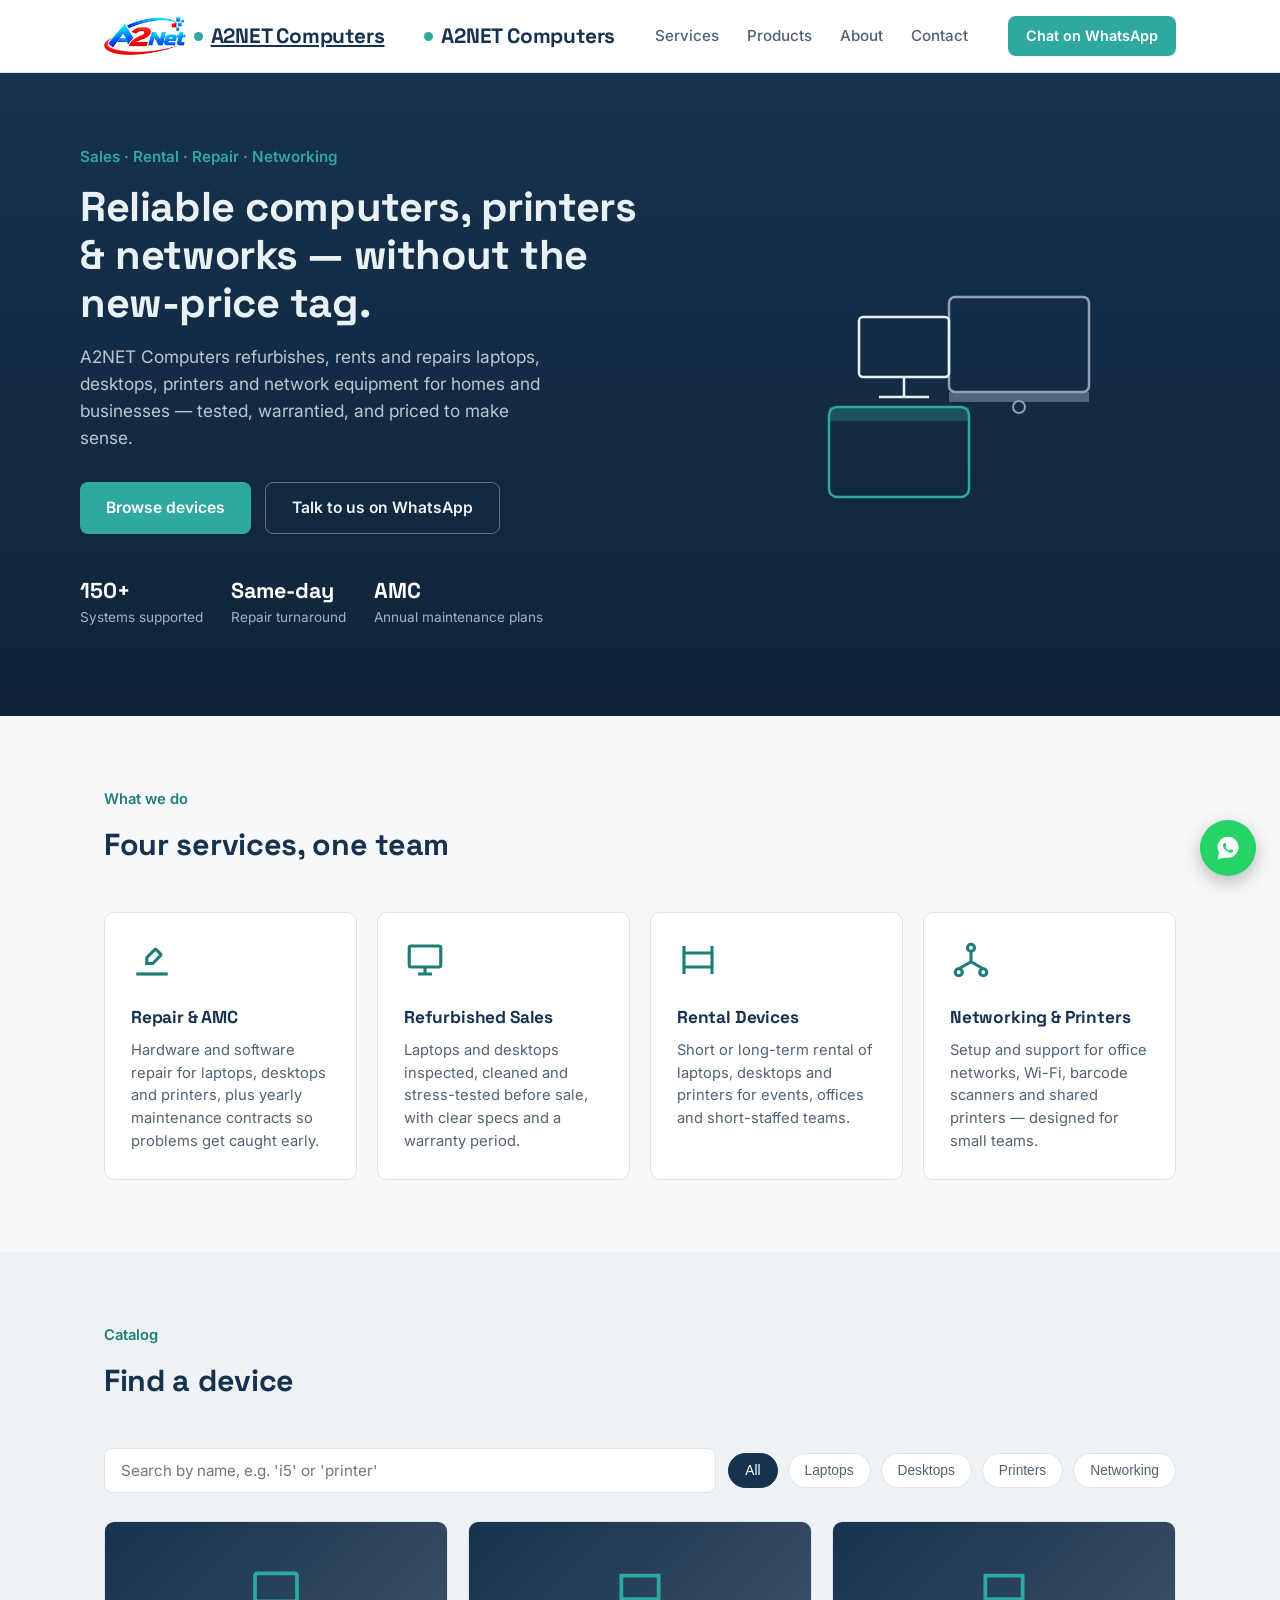
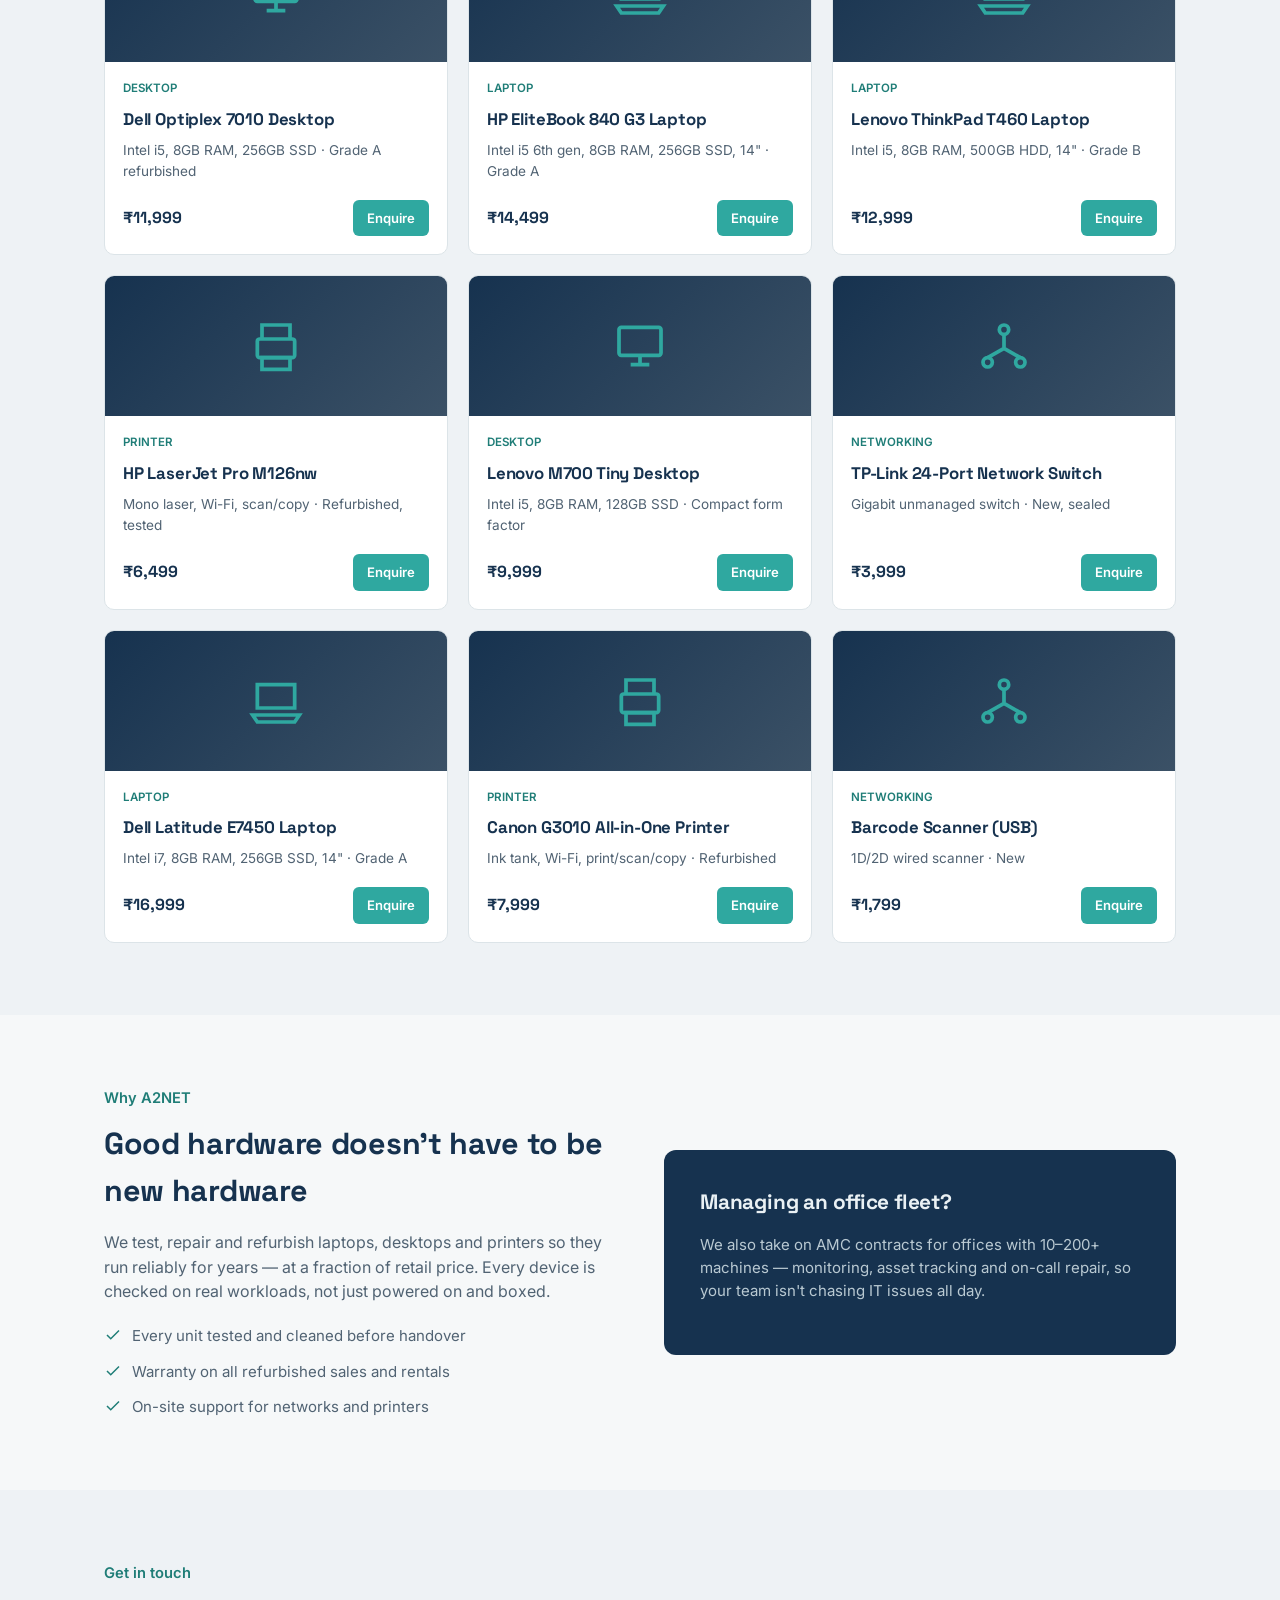
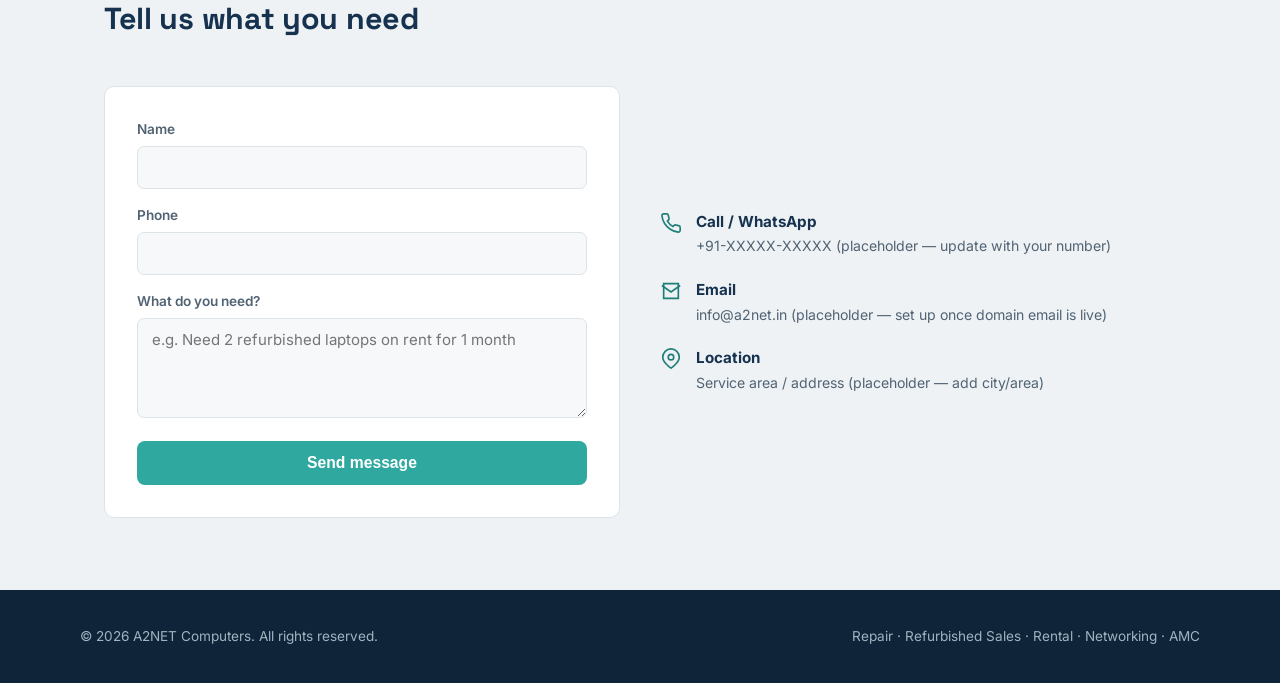
==== index.html @ a271b959 "Update index.html add both logo <div class="brand"><span class="brand-dot"></span>A2NET Computers</" ====
<!DOCTYPE html>
<html lang="en">
<head>
<meta charset="UTF-8">
<meta name="viewport" content="width=device-width, initial-scale=1, viewport-fit=cover">
<title>A2NET Computers — Refurbished Laptops, Desktops, Printers & Rentals</title>
<link rel="preconnect" href="https://fonts.googleapis.com">
<link rel="preconnect" href="https://fonts.gstatic.com" crossorigin>
<link href="https://fonts.googleapis.com/css2?family=Space+Grotesk:wght@500;600;700&family=Inter:wght@400;500;600&display=swap" rel="stylesheet">
<style>
  :root{
    --navy:#16324F; --navy-deep:#0F2438; --slate:#3B5166; --steel:#8CA3B5;
    --mist:#EEF2F5; --teal:#2FA8A0; --teal-deep:#1F7D77; --white:#FFFFFF; --ink:#1B2A35;
    --bg:#F6F8F9; --card:#FFFFFF; --border:#DCE4E8; --text:#1B2A35; --text-soft:#516373;
    box-sizing:border-box;
    padding-top:env(safe-area-inset-top,0px); padding-bottom:env(safe-area-inset-bottom,0px);
  }
  @media (prefers-color-scheme: dark){
    :root:not([data-theme="light"]){
      --bg:#0F1B24; --card:#152833; --border:#26414F; --text:#E7EEF2; --text-soft:#9FB4C0;
      --mist:#152833;
    }
  }
  :root[data-theme="dark"]{
    --bg:#0F1B24; --card:#152833; --border:#26414F; --text:#E7EEF2; --text-soft:#9FB4C0; --mist:#152833;
  }
  html{ scroll-padding-top:80px; scroll-behavior:smooth; }
  *{ margin:0; padding:0; box-sizing:border-box; }
  body{
    font-family:'Inter',sans-serif; background:var(--bg); color:var(--text);
    line-height:1.55; -webkit-font-smoothing:antialiased;
  }
  h1,h2,h3,.brand{ font-family:'Space Grotesk',sans-serif; letter-spacing:-0.01em; }
  img{ max-width:100%; }
  a{ color:inherit; }
  .wrap{ max-width:1120px; margin:0 auto; padding:0 24px; }
  .container-scroll{ overflow-x:auto; }

  /* NAV */
  header{
    position:sticky; top:0; z-index:40; background:var(--card);
    border-bottom:1px solid var(--border);
    padding-top:env(safe-area-inset-top,0px);
  }
  nav{ display:flex; align-items:center; justify-content:space-between; padding:16px 24px; max-width:1120px; margin:0 auto; }
  .brand{ font-weight:700; font-size:1.3rem; color:var(--navy); display:flex; align-items:center; gap:8px; }
  :root[data-theme="dark"] .brand, @media (prefers-color-scheme:dark){ .brand{ color:var(--teal); } }
  .brand-dot{ width:9px; height:9px; border-radius:50%; background:var(--teal); display:inline-block; }
  .nav-links{ display:flex; gap:28px; font-size:0.95rem; font-weight:500; }
  .nav-links a{ text-decoration:none; color:var(--text-soft); transition:color .15s; }
  .nav-links a:hover{ color:var(--teal-deep); }
  .nav-cta{
    background:var(--teal); color:#fff; padding:9px 18px; border-radius:8px;
    font-weight:600; font-size:0.9rem; text-decoration:none; white-space:nowrap;
  }
  .menu-toggle{ display:none; background:none; border:none; font-size:1.5rem; color:var(--navy); cursor:pointer; }
  @media (max-width:760px){
    .nav-links{ display:none; }
    .menu-toggle{ display:block; }
  }

  /* HERO */
  .hero{
    background:linear-gradient(180deg, var(--navy) 0%, var(--navy-deep) 100%);
    color:#EAF1F4; padding:72px 24px 88px;
  }
  .hero-inner{
    max-width:1120px; margin:0 auto; display:grid; grid-template-columns:1.1fr 0.9fr;
    gap:48px; align-items:center;
  }
  @media (max-width:820px){ .hero-inner{ grid-template-columns:1fr; } }
  .eyebrow-line{ color:var(--teal); font-weight:600; font-size:0.95rem; margin-bottom:14px; }
  .hero h1{ font-size:2.6rem; line-height:1.15; font-weight:700; margin-bottom:18px; }
  .hero p.sub{ color:#B9C9D2; font-size:1.08rem; max-width:480px; margin-bottom:30px; }
  .hero-actions{ display:flex; gap:14px; flex-wrap:wrap; }
  .btn-primary{
    background:var(--teal); color:#fff; padding:13px 26px; border-radius:8px; font-weight:600;
    text-decoration:none; border:none; cursor:pointer; font-size:0.98rem; display:inline-flex; align-items:center; gap:8px;
  }
  .btn-primary:hover{ background:var(--teal-deep); }
  .btn-ghost{
    background:transparent; color:#EAF1F4; padding:13px 26px; border-radius:8px; font-weight:600;
    text-decoration:none; border:1px solid rgba(234,241,244,0.35); font-size:0.98rem;
  }
  .hero-stats{ display:flex; gap:28px; margin-top:40px; flex-wrap:wrap; }
  .hero-stats div{ font-size:0.85rem; color:#9FB4C0; }
  .hero-stats strong{ display:block; font-size:1.35rem; color:#fff; font-family:'Space Grotesk',sans-serif; }
  .hero-art{ display:flex; align-items:center; justify-content:center; }

  /* SERVICES */
  section{ padding:72px 0; }
  .section-head{ max-width:560px; margin-bottom:44px; }
  .section-tag{ color:var(--teal-deep); font-weight:600; font-size:0.92rem; margin-bottom:10px; }
  .section-head h2{ font-size:1.9rem; color:var(--navy); }
  :root[data-theme="dark"] .section-head h2{ color:#EAF1F4; }
  @media (prefers-color-scheme:dark){ .section-head h2{ color:#EAF1F4; } }
  .services-grid{ display:grid; grid-template-columns:repeat(4,1fr); gap:20px; }
  @media (max-width:900px){ .services-grid{ grid-template-columns:repeat(2,1fr); } }
  @media (max-width:520px){ .services-grid{ grid-template-columns:1fr; } }
  .service-card{
    background:var(--card); border:1px solid var(--border); border-radius:10px; padding:26px;
  }
  .service-icon{ width:42px; height:42px; margin-bottom:16px; color:var(--teal-deep); }
  .service-card h3{ font-size:1.08rem; margin-bottom:8px; color:var(--navy); }
  @media (prefers-color-scheme:dark){ .service-card h3{ color:#EAF1F4; } }
  :root[data-theme="dark"] .service-card h3{ color:#EAF1F4; }
  .service-card p{ font-size:0.92rem; color:var(--text-soft); }

  /* PRODUCTS */
  .products-bg{ background:var(--mist); }
  .filter-row{ display:flex; gap:12px; margin-bottom:28px; flex-wrap:wrap; align-items:center; }
  #searchInput{
    flex:1; min-width:220px; padding:12px 16px; border-radius:8px; border:1px solid var(--border);
    font-size:0.95rem; font-family:inherit; background:var(--card); color:var(--text);
  }
  .chip{
    padding:9px 16px; border-radius:20px; border:1px solid var(--border); background:var(--card);
    font-size:0.86rem; font-weight:500; cursor:pointer; color:var(--text-soft); white-space:nowrap;
  }
  .chip.active{ background:var(--navy); color:#fff; border-color:var(--navy); }
  .product-grid{ display:grid; grid-template-columns:repeat(3,1fr); gap:20px; }
  @media (max-width:900px){ .product-grid{ grid-template-columns:repeat(2,1fr); } }
  @media (max-width:600px){ .product-grid{ grid-template-columns:1fr; } }
  .product-card{
    background:var(--card); border:1px solid var(--border); border-radius:10px; overflow:hidden; display:flex; flex-direction:column;
  }
  .product-thumb{
    height:140px; background:linear-gradient(135deg, var(--navy) 0%, var(--slate) 100%);
    display:flex; align-items:center; justify-content:center;
  }
  .product-thumb svg{ width:56px; height:56px; color:var(--teal); }
  .product-body{ padding:18px; display:flex; flex-direction:column; gap:8px; flex:1; }
  .product-cat{ font-size:0.72rem; font-weight:600; color:var(--teal-deep); }
  .product-body h3{ font-size:1.05rem; color:var(--navy); font-family:'Space Grotesk',sans-serif; }
  @media (prefers-color-scheme:dark){ .product-body h3{ color:#EAF1F4; } }
  :root[data-theme="dark"] .product-body h3{ color:#EAF1F4; }
  .product-specs{ font-size:0.85rem; color:var(--text-soft); flex:1; }
  .product-footer{ display:flex; align-items:center; justify-content:space-between; margin-top:10px; }
  .price{ font-weight:700; color:var(--navy); font-family:'Space Grotesk',sans-serif; }
  @media (prefers-color-scheme:dark){ .price{ color:var(--teal); } }
  :root[data-theme="dark"] .price{ color:var(--teal); }
  .enquire-btn{
    background:var(--teal); color:#fff; border:none; padding:8px 14px; border-radius:6px;
    font-size:0.82rem; font-weight:600; cursor:pointer; text-decoration:none;
  }
  #noResults{ text-align:center; color:var(--text-soft); padding:40px 0; display:none; }

  /* ABOUT */
  .about-inner{ display:grid; grid-template-columns:1fr 1fr; gap:48px; align-items:center; }
  @media (max-width:820px){ .about-inner{ grid-template-columns:1fr; } }
  .about-inner p{ color:var(--text-soft); margin-bottom:16px; }
  .about-list{ list-style:none; display:flex; flex-direction:column; gap:12px; margin-top:20px; }
  .about-list li{ display:flex; gap:10px; font-size:0.94rem; color:var(--text-soft); }
  .about-list svg{ width:18px; height:18px; color:var(--teal-deep); flex-shrink:0; margin-top:2px; }
  .about-panel{
    background:var(--navy); border-radius:12px; padding:36px; color:#EAF1F4;
  }
  .about-panel h3{ font-size:1.3rem; margin-bottom:14px; }
  .about-panel p{ color:#B9C9D2; font-size:0.94rem; }

  /* CONTACT */
  .contact-inner{ display:grid; grid-template-columns:1fr 1fr; gap:40px; }
  @media (max-width:820px){ .contact-inner{ grid-template-columns:1fr; } }
  .contact-card{ background:var(--card); border:1px solid var(--border); border-radius:10px; padding:32px; }
  .field{ margin-bottom:16px; }
  .field label{ display:block; font-size:0.85rem; font-weight:600; margin-bottom:6px; color:var(--text-soft); }
  .field input, .field textarea{
    width:100%; padding:11px 14px; border-radius:7px; border:1px solid var(--border);
    font-family:inherit; font-size:0.94rem; background:var(--bg); color:var(--text);
  }
  .field textarea{ resize:vertical; min-height:100px; }
  .contact-info{ display:flex; flex-direction:column; gap:20px; justify-content:center; }
  .info-row{ display:flex; gap:14px; align-items:flex-start; }
  .info-row svg{ width:22px; height:22px; color:var(--teal-deep); flex-shrink:0; margin-top:2px; }
  .info-row strong{ display:block; font-size:0.95rem; color:var(--navy); }
  @media (prefers-color-scheme:dark){ .info-row strong{ color:#EAF1F4; } }
  :root[data-theme="dark"] .info-row strong{ color:#EAF1F4; }
  .info-row span{ font-size:0.88rem; color:var(--text-soft); }

  footer{ background:var(--navy-deep); color:#9FB4C0; padding:36px 24px; padding-bottom:calc(36px + env(safe-area-inset-bottom,0px)); }
  .footer-inner{ max-width:1120px; margin:0 auto; display:flex; justify-content:space-between; flex-wrap:wrap; gap:16px; font-size:0.85rem; }

  /* WHATSAPP FLOAT */
  .wa-float{
    position:fixed; bottom:calc(24px + env(safe-area-inset-bottom,0px)); right:24px; z-index:50;
    background:#25D366; width:56px; height:56px; border-radius:50%; display:flex; align-items:center; justify-content:center;
    box-shadow:0 6px 18px rgba(0,0,0,0.25); text-decoration:none;
  }
  .wa-float svg{ width:28px; height:28px; fill:#fff; }
</style>
</head>
<body>

<header>
  <nav>
    <a href="#" class="brand"><img src="logo.png" alt="A2NET Computers" style="height:38px;width:auto;display:block;"><div class="brand"><span class="brand-dot"></span>A2NET Computers</div></a>
    <div class="brand"><span class="brand-dot"></span>A2NET Computers</div>
    
    <div class="nav-links">
      <a href="#services">Services</a>
      <a href="#products">Products</a>
      <a href="#about">About</a>
      <a href="#contact">Contact</a>
    </div>
    <a class="nav-cta" href="https://wa.me/916389074492" target="_blank" rel="noopener">Chat on WhatsApp</a>
  </nav>
</header>

<section class="hero">
  <div class="hero-inner">
    <div>
      <div class="eyebrow-line">Sales · Rental · Repair · Networking</div>
      <h1>Reliable computers, printers &amp; networks — without the new-price tag.</h1>
      <p class="sub">A2NET Computers refurbishes, rents and repairs laptops, desktops, printers and network equipment for homes and businesses — tested, warrantied, and priced to make sense.</p>
      <div class="hero-actions">
        <a href="#products" class="btn-primary">Browse devices</a>
        <a href="https://wa.me/916389074492" target="_blank" rel="noopener" class="btn-ghost">Talk to us on WhatsApp</a>
      </div>
      <div class="hero-stats">
        <div><strong>150+</strong>Systems supported</div>
        <div><strong>Same-day</strong>Repair turnaround</div>
        <div><strong>AMC</strong>Annual maintenance plans</div>
      </div>
    </div>
    <div class="hero-art">
      <svg viewBox="0 0 320 260" width="320" height="260" xmlns="http://www.w3.org/2000/svg">
        <rect x="30" y="150" width="140" height="90" rx="8" fill="none" stroke="#2FA8A0" stroke-width="2.5"/>
        <rect x="30" y="150" width="140" height="14" fill="#2FA8A0" opacity="0.3"/>
        <rect x="150" y="40" width="140" height="95" rx="6" fill="none" stroke="#8CA3B5" stroke-width="2.5"/>
        <rect x="150" y="135" width="140" height="10" fill="#8CA3B5" opacity="0.5"/>
        <circle cx="220" cy="150" r="6" fill="none" stroke="#8CA3B5" stroke-width="2"/>
        <rect x="60" y="60" width="90" height="60" rx="4" fill="none" stroke="#EAF1F4" stroke-width="2.5"/>
        <line x1="105" y1="120" x2="105" y2="140" stroke="#EAF1F4" stroke-width="2.5"/>
        <line x1="80" y1="140" x2="130" y2="140" stroke="#EAF1F4" stroke-width="2.5"/>
      </svg>
    </div>
  </div>
</section>

<section id="services">
  <div class="wrap">
    <div class="section-head">
      <div class="section-tag">What we do</div>
      <h2>Four services, one team</h2>
    </div>
    <div class="services-grid">
      <div class="service-card">
        <svg class="service-icon" viewBox="0 0 24 24" fill="none" stroke="currentColor" stroke-width="1.8"><path d="M14.7 6.3a1 1 0 0 0-1.4 0L9 10.6V14h3.4l4.3-4.3a1 1 0 0 0 0-1.4l-2-2z"/><path d="M3 20h18"/></svg>
        <h3>Repair &amp; AMC</h3>
        <p>Hardware and software repair for laptops, desktops and printers, plus yearly maintenance contracts so problems get caught early.</p>
      </div>
      <div class="service-card">
        <svg class="service-icon" viewBox="0 0 24 24" fill="none" stroke="currentColor" stroke-width="1.8"><rect x="3" y="4" width="18" height="12" rx="1"/><path d="M8 20h8M12 16v4"/></svg>
        <h3>Refurbished Sales</h3>
        <p>Laptops and desktops inspected, cleaned and stress-tested before sale, with clear specs and a warranty period.</p>
      </div>
      <div class="service-card">
        <svg class="service-icon" viewBox="0 0 24 24" fill="none" stroke="currentColor" stroke-width="1.8"><path d="M4 4v16M20 4v16M4 8h16M4 16h16"/></svg>
        <h3>Rental Devices</h3>
        <p>Short or long-term rental of laptops, desktops and printers for events, offices and short-staffed teams.</p>
      </div>
      <div class="service-card">
        <svg class="service-icon" viewBox="0 0 24 24" fill="none" stroke="currentColor" stroke-width="1.8"><circle cx="12" cy="5" r="2"/><circle cx="5" cy="19" r="2"/><circle cx="19" cy="19" r="2"/><path d="M12 7v6M12 13l-7 4M12 13l7 4"/></svg>
        <h3>Networking &amp; Printers</h3>
        <p>Setup and support for office networks, Wi-Fi, barcode scanners and shared printers — designed for small teams.</p>
      </div>
    </div>
  </div>
</section>

<section id="products" class="products-bg">
  <div class="wrap">
    <div class="section-head">
      <div class="section-tag">Catalog</div>
      <h2>Find a device</h2>
    </div>
    <div class="filter-row">
      <input id="searchInput" type="text" placeholder="Search by name, e.g. 'i5' or 'printer'">
      <div class="container-scroll" style="display:flex;gap:10px;">
        <button class="chip active" data-cat="All">All</button>
        <button class="chip" data-cat="Laptop">Laptops</button>
        <button class="chip" data-cat="Desktop">Desktops</button>
        <button class="chip" data-cat="Printer">Printers</button>
        <button class="chip" data-cat="Networking">Networking</button>
      </div>
    </div>
    <div class="product-grid" id="productGrid"></div>
    <div id="noResults">No devices match your search — try a different keyword or category.</div>
  </div>
</section>

<section id="about">
  <div class="wrap">
    <div class="about-inner">
      <div>
        <div class="section-tag">Why A2NET</div>
        <h2 style="color:var(--navy); font-size:1.9rem; margin-bottom:16px;">Good hardware doesn't have to be new hardware</h2>
        <p>We test, repair and refurbish laptops, desktops and printers so they run reliably for years — at a fraction of retail price. Every device is checked on real workloads, not just powered on and boxed.</p>
        <ul class="about-list">
          <li><svg viewBox="0 0 24 24" fill="none" stroke="currentColor" stroke-width="2"><path d="M20 6L9 17l-5-5"/></svg>Every unit tested and cleaned before handover</li>
          <li><svg viewBox="0 0 24 24" fill="none" stroke="currentColor" stroke-width="2"><path d="M20 6L9 17l-5-5"/></svg>Warranty on all refurbished sales and rentals</li>
          <li><svg viewBox="0 0 24 24" fill="none" stroke="currentColor" stroke-width="2"><path d="M20 6L9 17l-5-5"/></svg>On-site support for networks and printers</li>
        </ul>
      </div>
      <div class="about-panel">
        <h3>Managing an office fleet?</h3>
        <p>We also take on AMC contracts for offices with 10–200+ machines — monitoring, asset tracking and on-call repair, so your team isn't chasing IT issues all day.</p>
      </div>
    </div>
  </div>
</section>

<section id="contact" class="products-bg">
  <div class="wrap">
    <div class="section-head">
      <div class="section-tag">Get in touch</div>
      <h2>Tell us what you need</h2>
    </div>
    <div class="contact-inner">
      <div class="contact-card">
        <form id="contactForm">
          <div class="field">
            <label for="name">Name</label>
            <input id="name" name="name" type="text" required>
          </div>
          <div class="field">
            <label for="phone">Phone</label>
            <input id="phone" name="phone" type="tel" required>
          </div>
          <div class="field">
            <label for="message">What do you need?</label>
            <textarea id="message" name="message" placeholder="e.g. Need 2 refurbished laptops on rent for 1 month"></textarea>
          </div>
          <button type="submit" class="btn-primary" style="width:100%; justify-content:center;">Send message</button>
        </form>
      </div>
      <div class="contact-info">
        <div class="info-row">
          <svg viewBox="0 0 24 24" fill="none" stroke="currentColor" stroke-width="1.8"><path d="M22 16.92v3a2 2 0 0 1-2.18 2 19.79 19.79 0 0 1-8.63-3.07 19.5 19.5 0 0 1-6-6 19.79 19.79 0 0 1-3.07-8.67A2 2 0 0 1 4.11 2h3a2 2 0 0 1 2 1.72c.127.96.361 1.903.7 2.81a2 2 0 0 1-.45 2.11L8.09 9.91a16 16 0 0 0 6 6l1.27-1.27a2 2 0 0 1 2.11-.45c.907.339 1.85.573 2.81.7A2 2 0 0 1 22 16.92z"/></svg>
          <div><strong>Call / WhatsApp</strong><span>+91-XXXXX-XXXXX (placeholder — update with your number)</span></div>
        </div>
        <div class="info-row">
          <svg viewBox="0 0 24 24" fill="none" stroke="currentColor" stroke-width="1.8"><path d="M4 4h16v16H4z"/><path d="M22 6l-10 7L2 6"/></svg>
          <div><strong>Email</strong><span>info@a2net.in (placeholder — set up once domain email is live)</span></div>
        </div>
        <div class="info-row">
          <svg viewBox="0 0 24 24" fill="none" stroke="currentColor" stroke-width="1.8"><path d="M21 10c0 6-9 12-9 12s-9-6-9-12a9 9 0 0 1 18 0z"/><circle cx="12" cy="10" r="3"/></svg>
          <div><strong>Location</strong><span>Service area / address (placeholder — add city/area)</span></div>
        </div>
      </div>
    </div>
  </div>
</section>

<footer>
  <div class="footer-inner">
    <div>© <span id="year"></span> A2NET Computers. All rights reserved.</div>
    <div>Repair · Refurbished Sales · Rental · Networking · AMC</div>
  </div>
</footer>

<a class="wa-float" href="https://wa.me/916389074492" target="_blank" rel="noopener" aria-label="Chat on WhatsApp">
  <svg viewBox="0 0 32 32" xmlns="http://www.w3.org/2000/svg"><path d="M16.001 3C9.373 3 4 8.373 4 15c0 2.408.71 4.65 1.93 6.53L4 29l7.66-1.9A11.94 11.94 0 0 0 16 27c6.628 0 12-5.373 12-12S22.629 3 16.001 3zm5.89 17.02c-.25.7-1.45 1.33-2 1.42-.51.08-1.14.11-1.84-.12-.42-.14-.97-.32-1.67-.63-2.94-1.27-4.86-4.24-5.01-4.44-.15-.2-1.2-1.6-1.2-3.05 0-1.45.76-2.16 1.03-2.46.27-.3.6-.37.8-.37.2 0 .4 0 .57.01.18.01.43-.07.67.51.25.6.85 2.08.92 2.23.07.15.12.33.02.53-.1.2-.15.32-.3.5-.15.18-.31.4-.44.54-.15.15-.3.31-.13.6.17.3.76 1.25 1.63 2.02 1.12.99 2.06 1.3 2.36 1.45.3.15.47.12.65-.07.17-.2.73-.85.93-1.14.2-.3.4-.24.66-.14.27.1 1.7.8 1.99.95.3.14.49.22.56.34.08.13.08.72-.17 1.41z"/></svg>
</a>

<script>
  document.getElementById('year').textContent = new Date().getFullYear();

  const products = [
    {name:"Dell Optiplex 7010 Desktop", cat:"Desktop", specs:"Intel i5, 8GB RAM, 256GB SSD · Grade A refurbished", price:"₹11,999"},
    {name:"HP EliteBook 840 G3 Laptop", cat:"Laptop", specs:"Intel i5 6th gen, 8GB RAM, 256GB SSD, 14\" · Grade A", price:"₹14,499"},
    {name:"Lenovo ThinkPad T460 Laptop", cat:"Laptop", specs:"Intel i5, 8GB RAM, 500GB HDD, 14\" · Grade B", price:"₹12,999"},
    {name:"HP LaserJet Pro M126nw", cat:"Printer", specs:"Mono laser, Wi-Fi, scan/copy · Refurbished, tested", price:"₹6,499"},
    {name:"Lenovo M700 Tiny Desktop", cat:"Desktop", specs:"Intel i5, 8GB RAM, 128GB SSD · Compact form factor", price:"₹9,999"},
    {name:"TP-Link 24-Port Network Switch", cat:"Networking", specs:"Gigabit unmanaged switch · New, sealed", price:"₹3,999"},
    {name:"Dell Latitude E7450 Laptop", cat:"Laptop", specs:"Intel i7, 8GB RAM, 256GB SSD, 14\" · Grade A", price:"₹16,999"},
    {name:"Canon G3010 All-in-One Printer", cat:"Printer", specs:"Ink tank, Wi-Fi, print/scan/copy · Refurbished", price:"₹7,999"},
    {name:"Barcode Scanner (USB)", cat:"Networking", specs:"1D/2D wired scanner · New", price:"₹1,799"},
  ];

  const iconMap = {
    Laptop: '<path d="M4 5h16v10H4z"/><path d="M2 18h20l-2 3H4z"/>',
    Desktop:'<rect x="3" y="4" width="18" height="12" rx="1"/><path d="M8 20h8M12 16v4"/>',
    Printer:'<path d="M6 9V3h12v6"/><rect x="4" y="9" width="16" height="8" rx="1"/><path d="M6 17h12v5H6z"/>',
    Networking:'<circle cx="12" cy="5" r="2"/><circle cx="5" cy="19" r="2"/><circle cx="19" cy="19" r="2"/><path d="M12 7v6M12 13l-7 4M12 13l7 4"/>'
  };

  const grid = document.getElementById('productGrid');
  const noResults = document.getElementById('noResults');
  let activeCat = 'All';

  function render(){
    const q = document.getElementById('searchInput').value.trim().toLowerCase();
    const filtered = products.filter(p =>
      (activeCat === 'All' || p.cat === activeCat) &&
      (p.name.toLowerCase().includes(q) || p.cat.toLowerCase().includes(q))
    );
    grid.innerHTML = filtered.map(p => `
      <div class="product-card">
        <div class="product-thumb">
          <svg viewBox="0 0 24 24" fill="none" stroke="currentColor" stroke-width="1.6">${iconMap[p.cat] || ''}</svg>
        </div>
        <div class="product-body">
          <div class="product-cat">${p.cat.toUpperCase()}</div>
          <h3>${p.name}</h3>
          <div class="product-specs">${p.specs}</div>
          <div class="product-footer">
            <span class="price">${p.price}</span>
            <a class="enquire-btn" target="_blank" rel="noopener" href="https://wa.me/916389074492?text=${encodeURIComponent('Hi, I am interested in: ' + p.name)}">Enquire</a>
          </div>
        </div>
      </div>
    `).join('');
    noResults.style.display = filtered.length ? 'none' : 'block';
  }

  document.getElementById('searchInput').addEventListener('input', render);
  document.querySelectorAll('.chip').forEach(chip => {
    chip.addEventListener('click', () => {
      document.querySelectorAll('.chip').forEach(c => c.classList.remove('active'));
      chip.classList.add('active');
      activeCat = chip.dataset.cat;
      render();
    });
  });
  render();

  // Contact form: opens email client with prefilled details (no backend needed).
  // To collect submissions directly to your inbox instead, sign up free at formspree.io
  // and replace this handler with a fetch() POST to your Formspree endpoint.
  document.getElementById('contactForm').addEventListener('submit', function(e){
    e.preventDefault();
    const name = document.getElementById('name').value;
    const phone = document.getElementById('phone').value;
    const message = document.getElementById('message').value;
    const body = `Name: ${name}%0APhone: ${phone}%0AMessage: ${message}`;
    window.location.href = `mailto:info@a2net.in?subject=Website%20Enquiry&body=${body}`;
  });
</script>
</body>
</html>
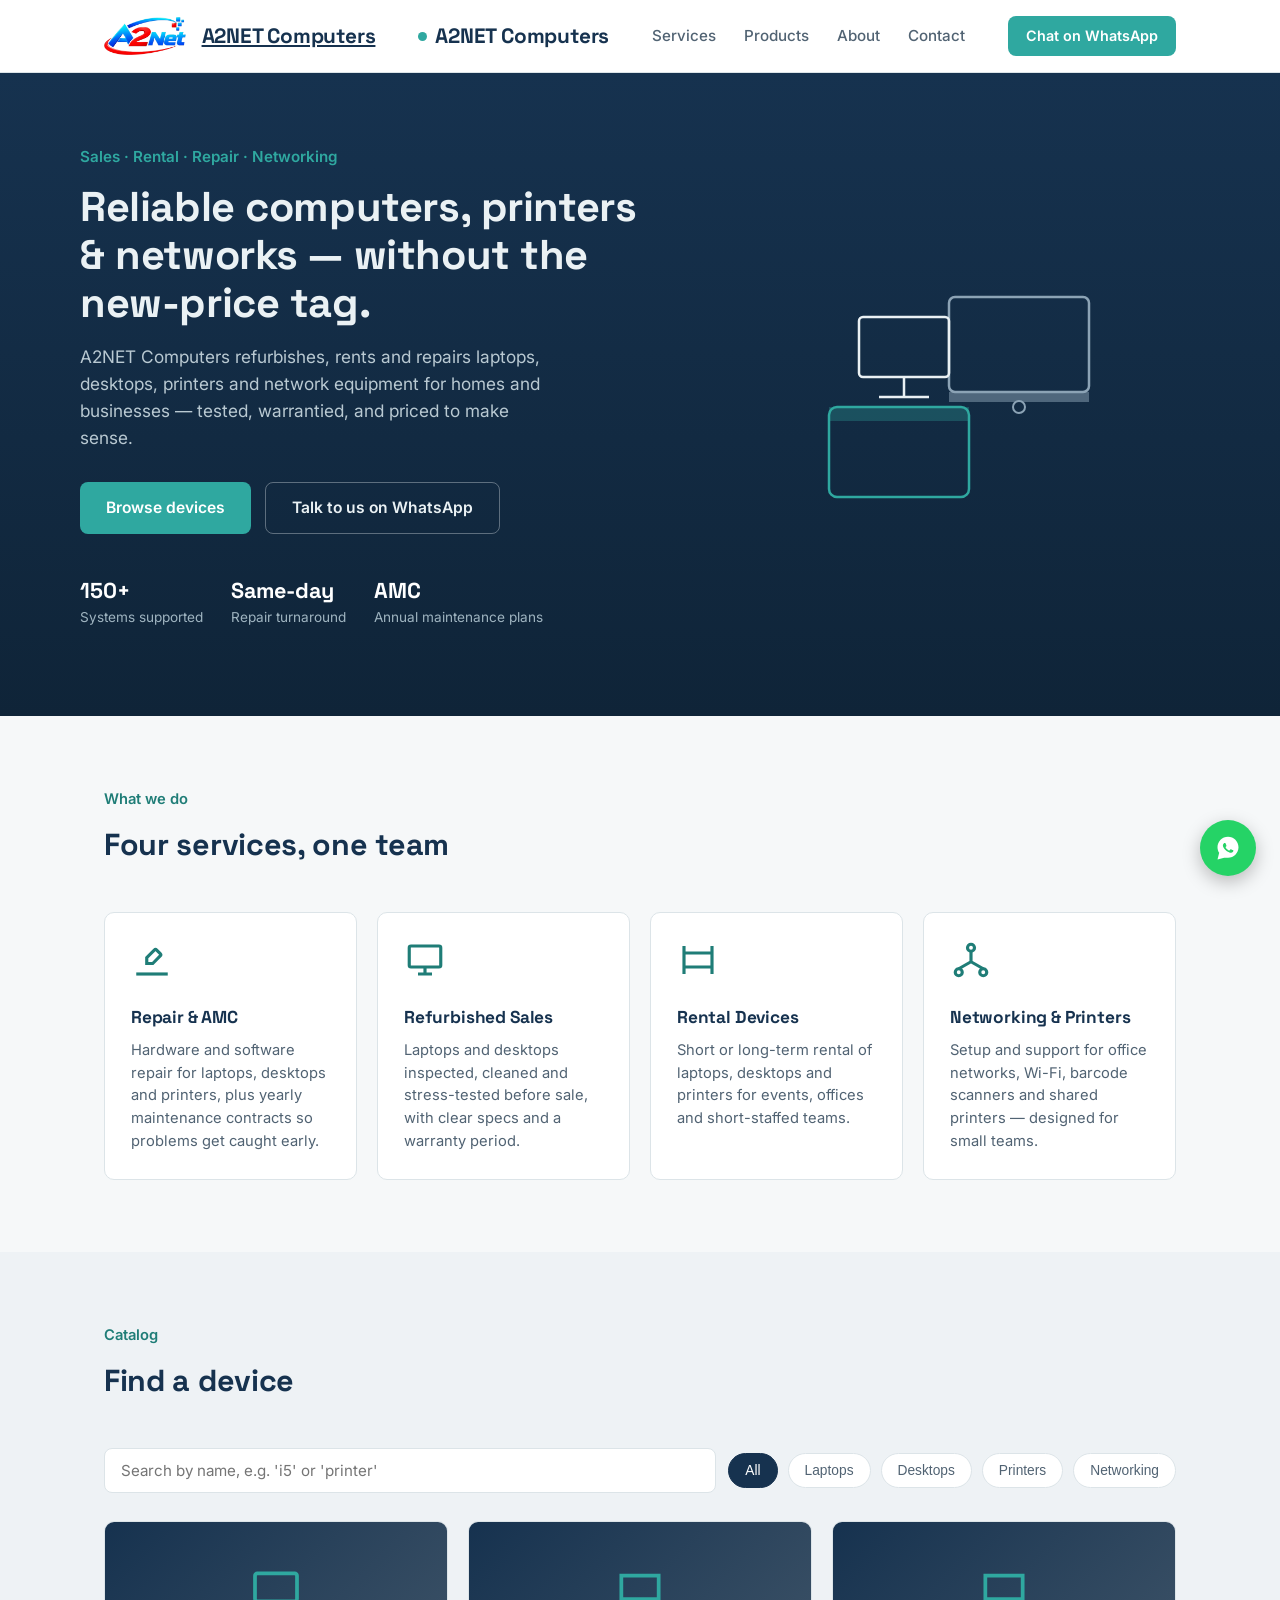
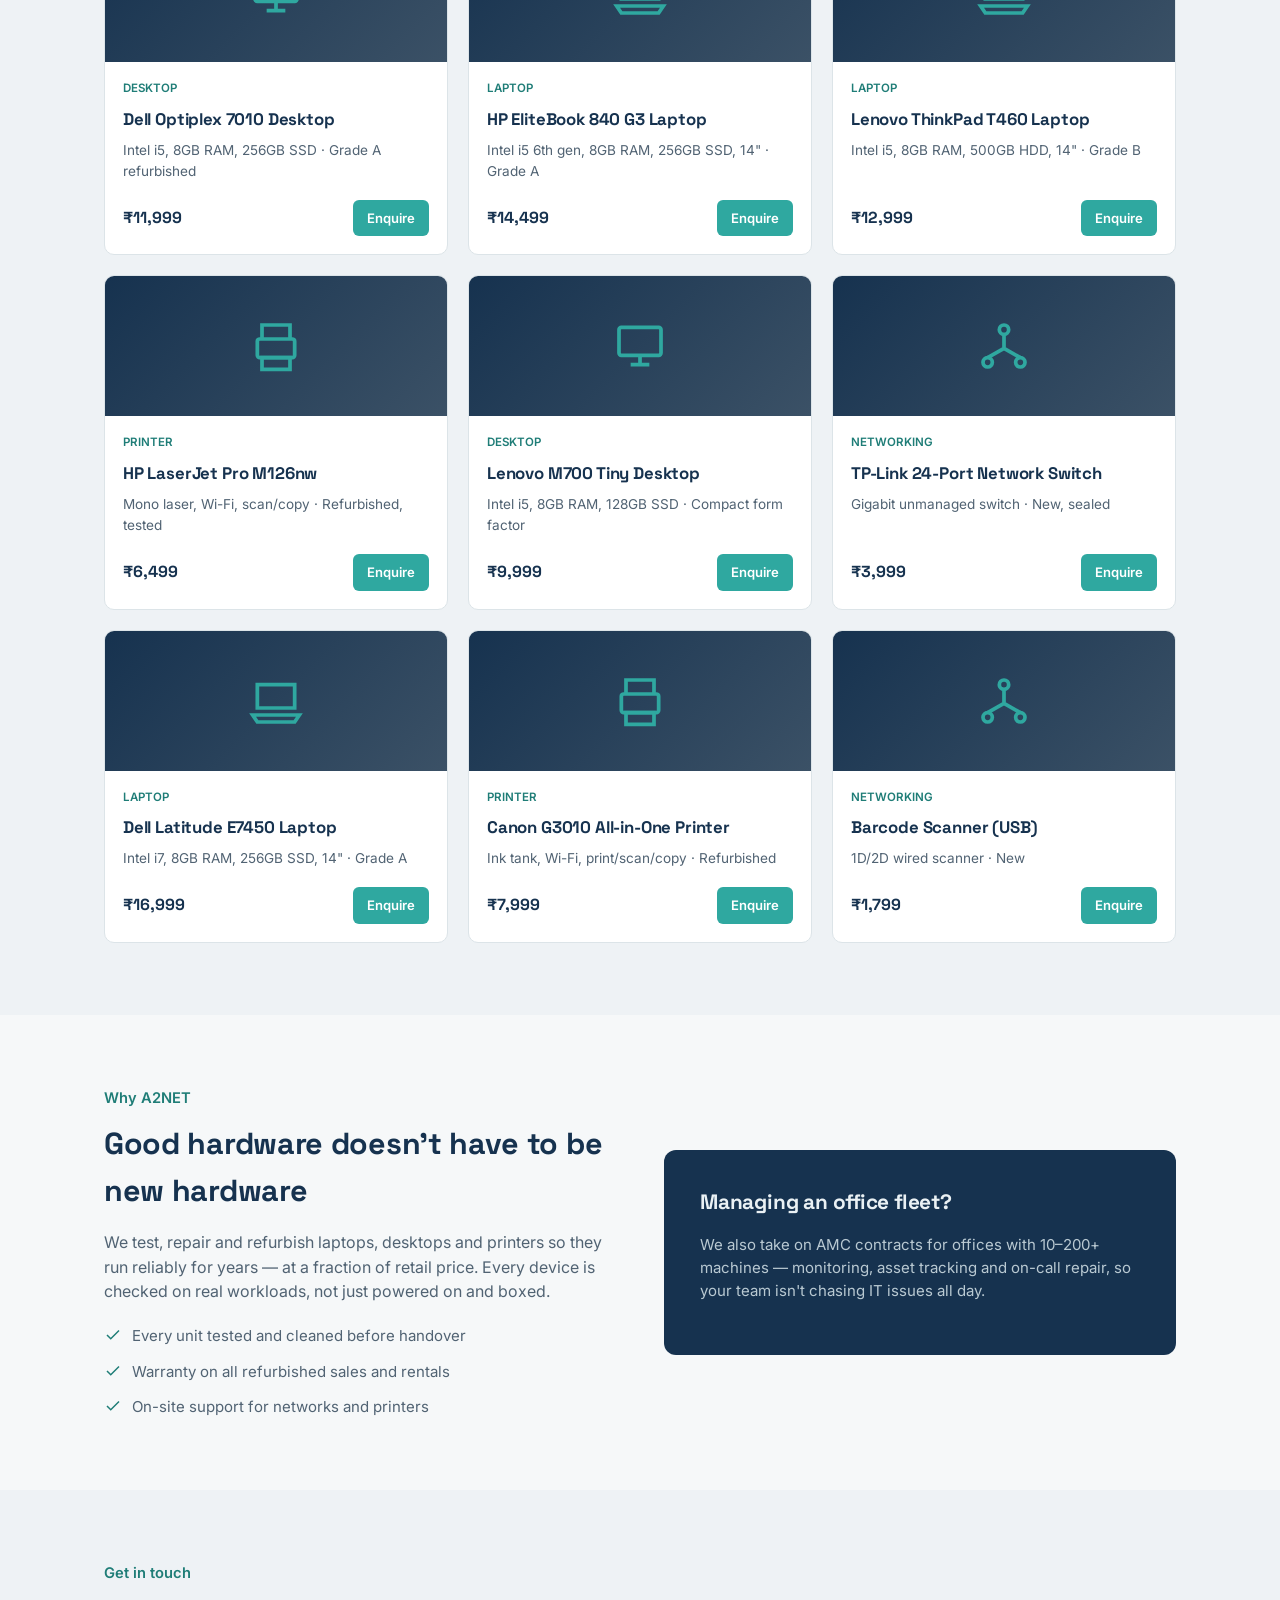
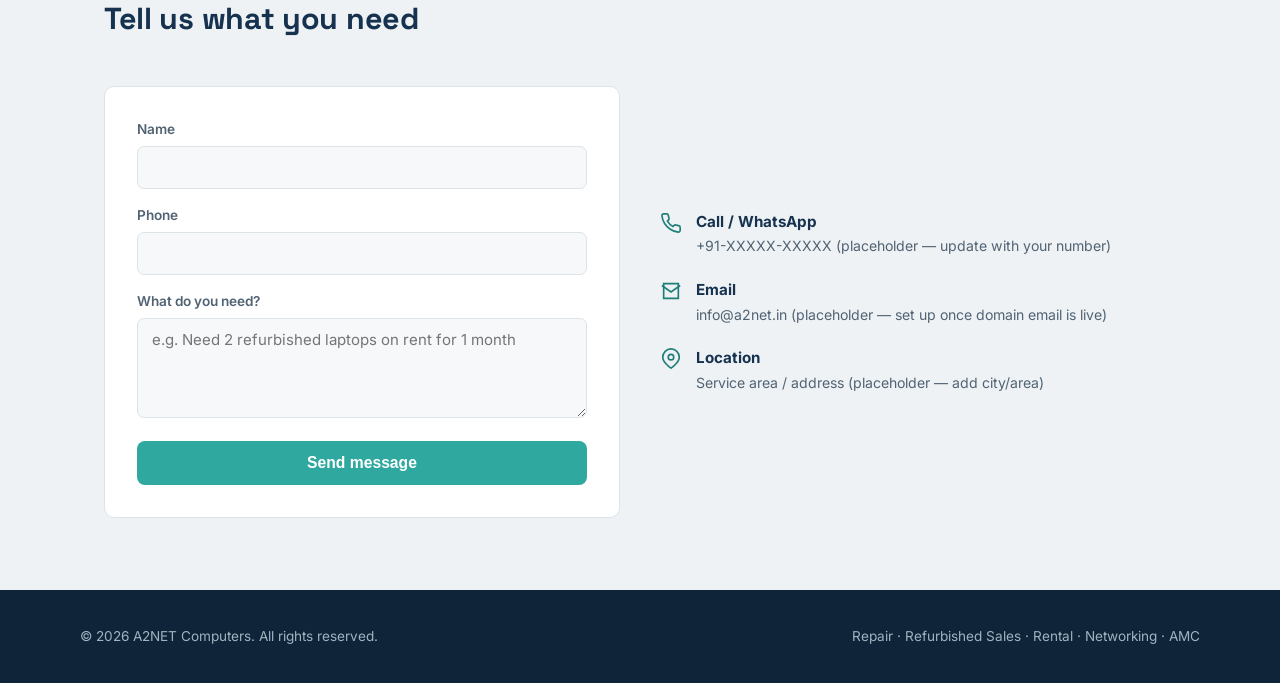
==== commit 933b82f4: "Update index.html <span class="brand-dot"></span>A2NET Computers ko select karke delete karo, aur us" ====
--- a/index.html
+++ b/index.html
@@ -193,7 +193,7 @@
 
 <header>
   <nav>
-    <a href="#" class="brand"><img src="logo.png" alt="A2NET Computers" style="height:38px;width:auto;display:block;"><div class="brand"><span class="brand-dot"></span>A2NET Computers</div></a>
+    <a href="#" class="brand"><img src="logo.png" alt="A2NET Computers" style="height:38px;width:auto;display:block;"><div class="brand"><span style="color:#ffffff"></span>A2NET Computers</div></a>
     <div class="brand"><span class="brand-dot"></span>A2NET Computers</div>
     
     <div class="nav-links">
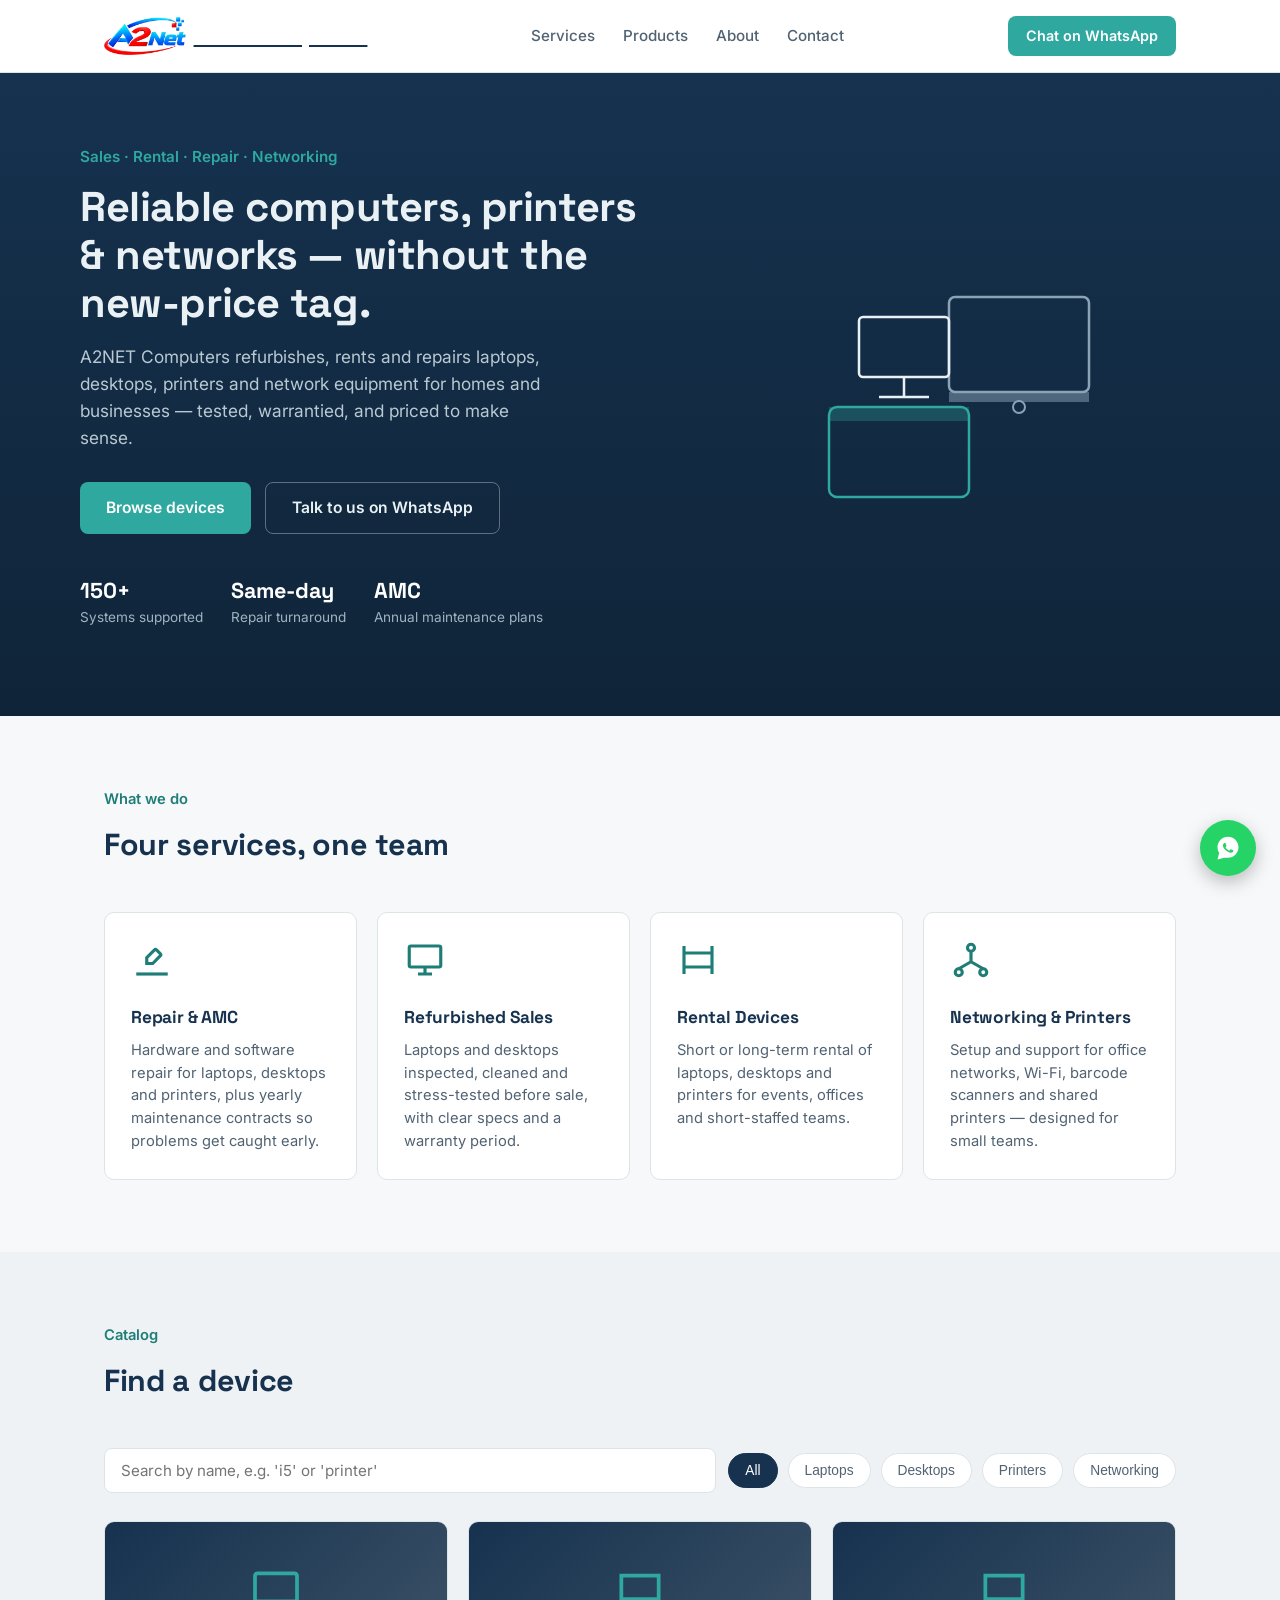
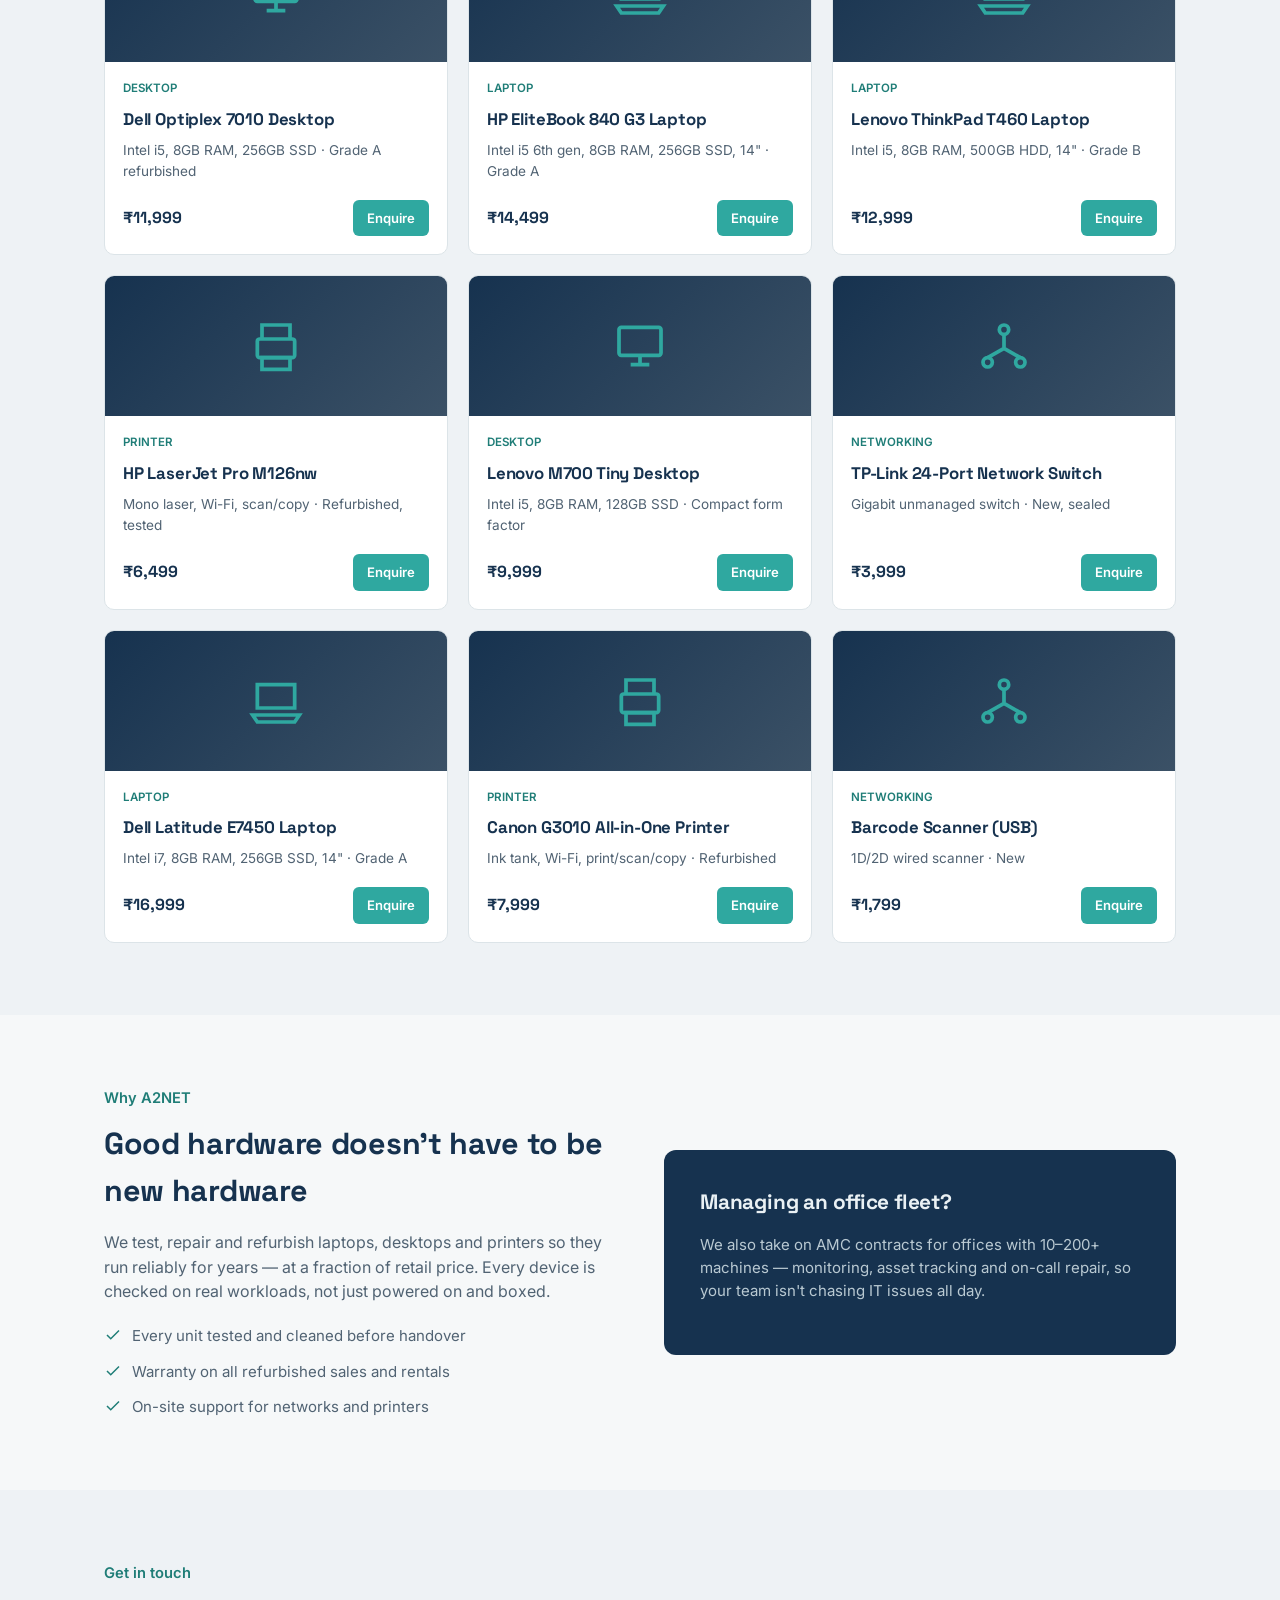
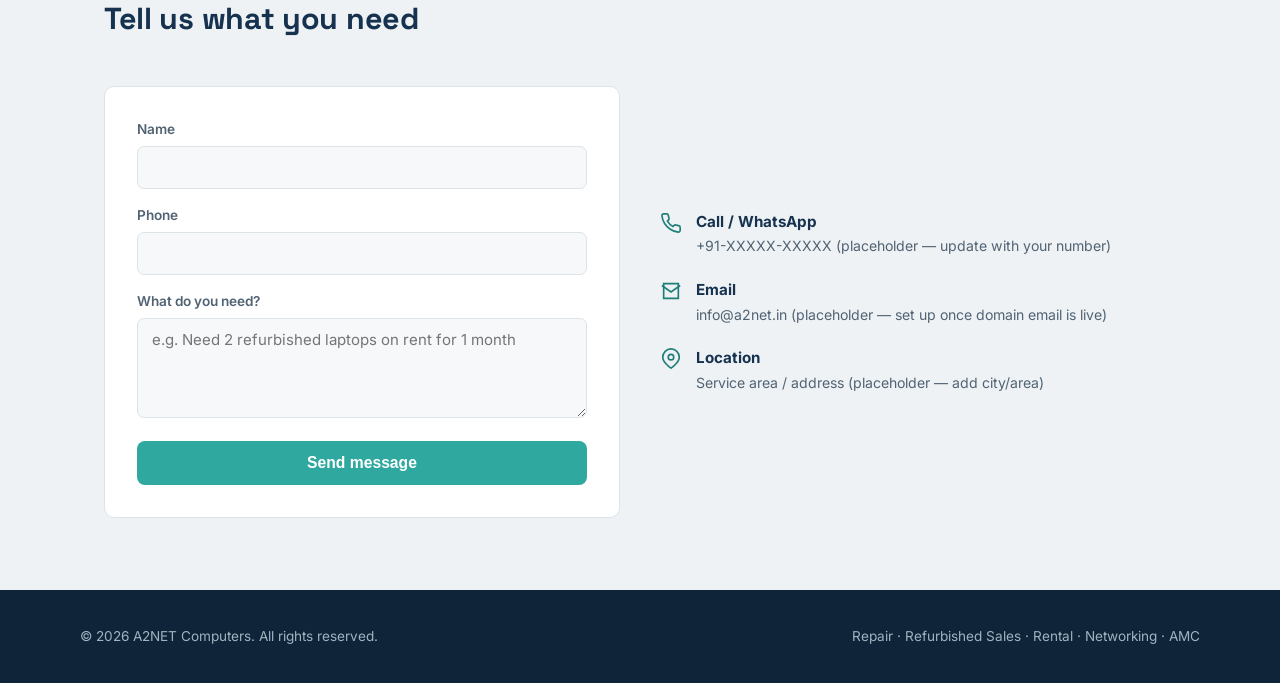
==== commit b2cfff11: "Update index.html Poore hisse <span class="brand-dot"></span>A2NET Computers ko select karke delete " ====
--- a/index.html
+++ b/index.html
@@ -193,8 +193,8 @@
 
 <header>
   <nav>
-    <a href="#" class="brand"><img src="logo.png" alt="A2NET Computers" style="height:38px;width:auto;display:block;"><div class="brand"><span style="color:#ffffff"></span>A2NET Computers</div></a>
-    <div class="brand"><span class="brand-dot"></span>A2NET Computers</div>
+    <a href="#" class="brand"><img src="logo.png" alt="A2NET Computers" style="height:38px;width:auto;display:block;"><div class="brand"><span style="color:#ffffff;">A2NET Computers</span></div></a>
+    
     
     <div class="nav-links">
       <a href="#services">Services</a>
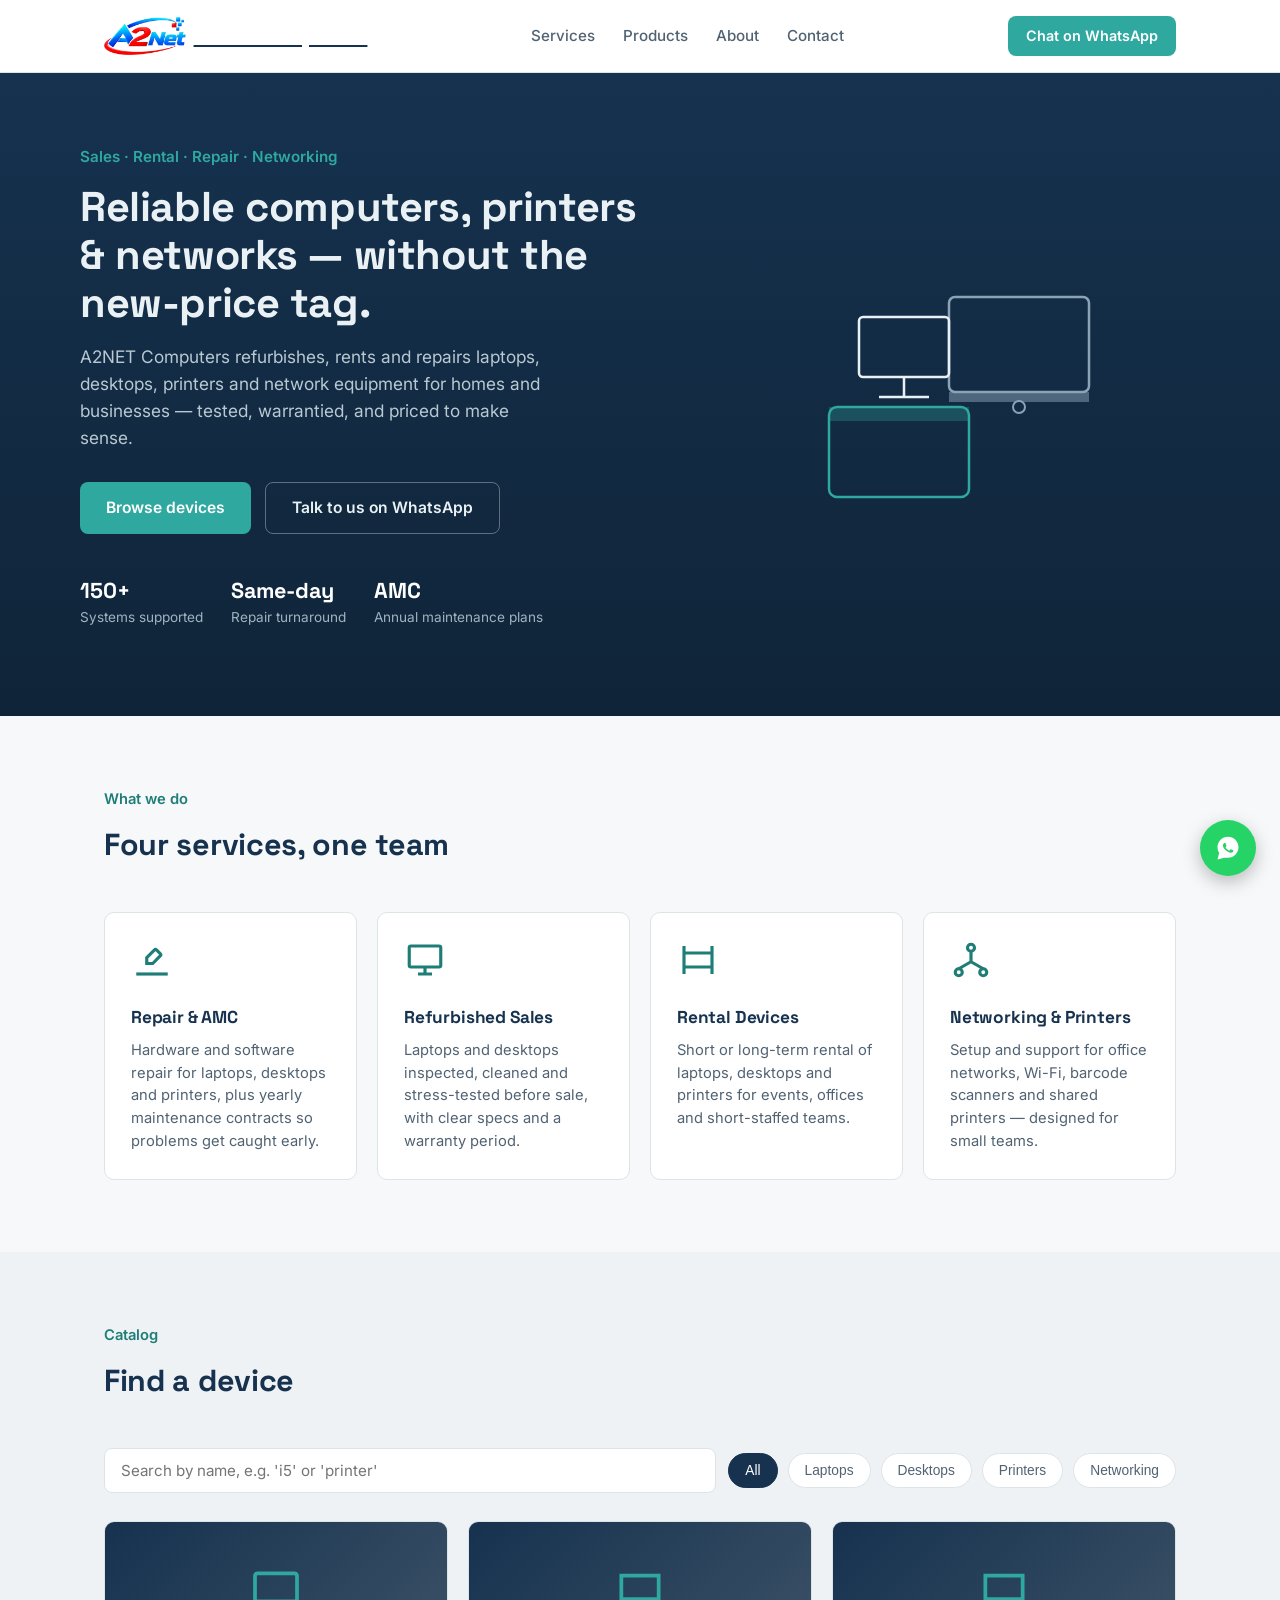
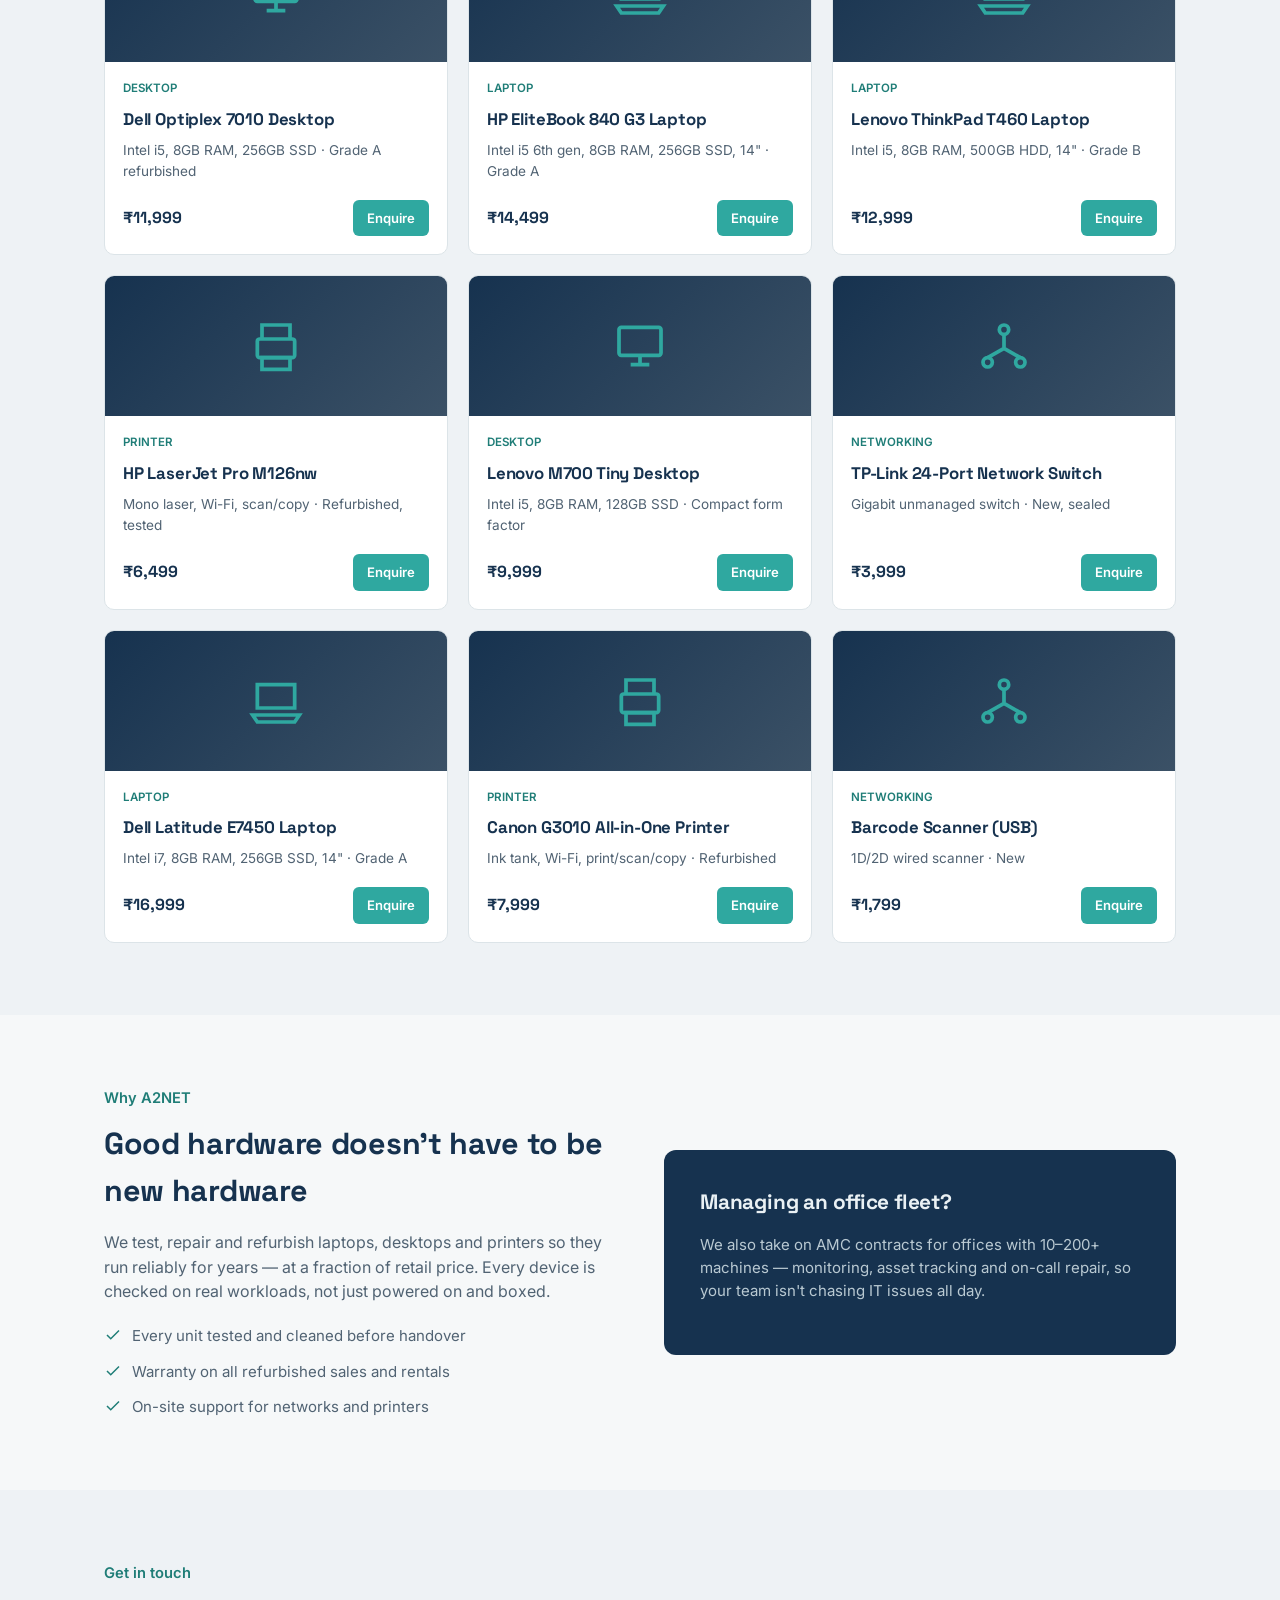
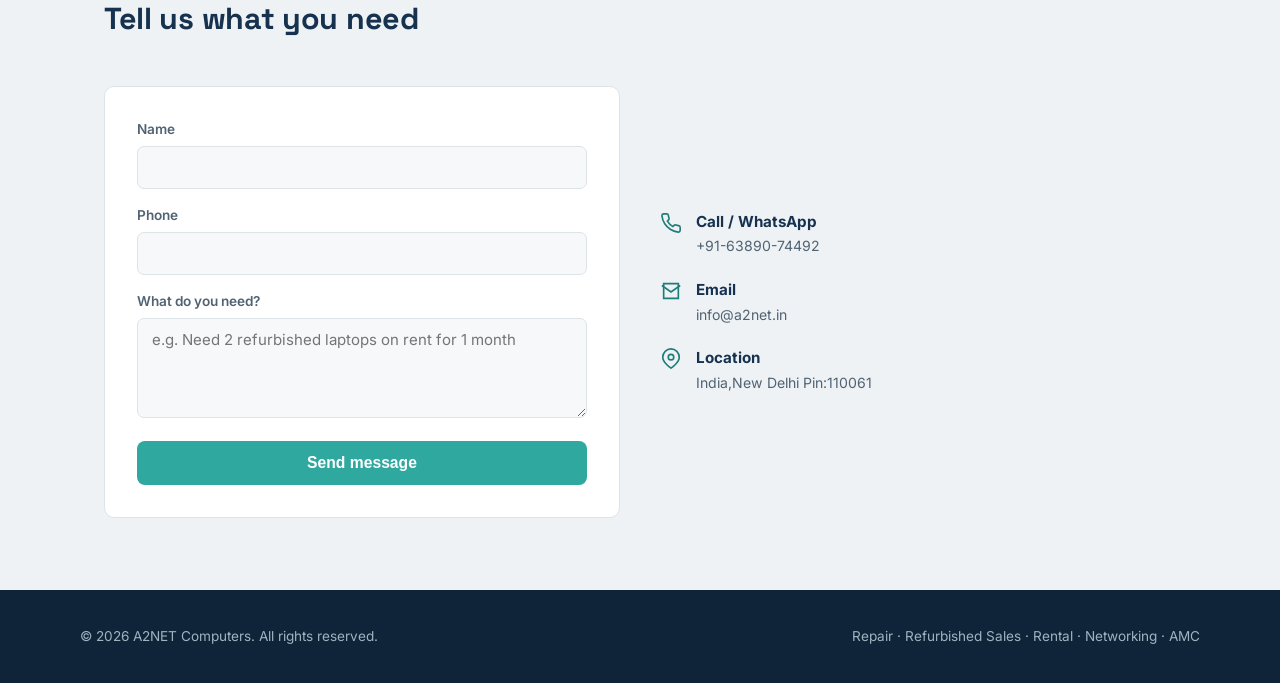
==== commit cd308121: "Update index.html changes in below contact detail update whatsapp number address" ====
--- a/index.html
+++ b/index.html
@@ -337,15 +337,15 @@
       <div class="contact-info">
         <div class="info-row">
           <svg viewBox="0 0 24 24" fill="none" stroke="currentColor" stroke-width="1.8"><path d="M22 16.92v3a2 2 0 0 1-2.18 2 19.79 19.79 0 0 1-8.63-3.07 19.5 19.5 0 0 1-6-6 19.79 19.79 0 0 1-3.07-8.67A2 2 0 0 1 4.11 2h3a2 2 0 0 1 2 1.72c.127.96.361 1.903.7 2.81a2 2 0 0 1-.45 2.11L8.09 9.91a16 16 0 0 0 6 6l1.27-1.27a2 2 0 0 1 2.11-.45c.907.339 1.85.573 2.81.7A2 2 0 0 1 22 16.92z"/></svg>
-          <div><strong>Call / WhatsApp</strong><span>+91-XXXXX-XXXXX (placeholder — update with your number)</span></div>
+          <div><strong>Call / WhatsApp</strong><span>+91-63890-74492 </span></div>
         </div>
         <div class="info-row">
           <svg viewBox="0 0 24 24" fill="none" stroke="currentColor" stroke-width="1.8"><path d="M4 4h16v16H4z"/><path d="M22 6l-10 7L2 6"/></svg>
-          <div><strong>Email</strong><span>info@a2net.in (placeholder — set up once domain email is live)</span></div>
+          <div><strong>Email</strong><span>info@a2net.in </span></div>
         </div>
         <div class="info-row">
           <svg viewBox="0 0 24 24" fill="none" stroke="currentColor" stroke-width="1.8"><path d="M21 10c0 6-9 12-9 12s-9-6-9-12a9 9 0 0 1 18 0z"/><circle cx="12" cy="10" r="3"/></svg>
-          <div><strong>Location</strong><span>Service area / address (placeholder — add city/area)</span></div>
+          <div><strong>Location</strong><span>India,New Delhi Pin:110061</span></div>
         </div>
       </div>
     </div>
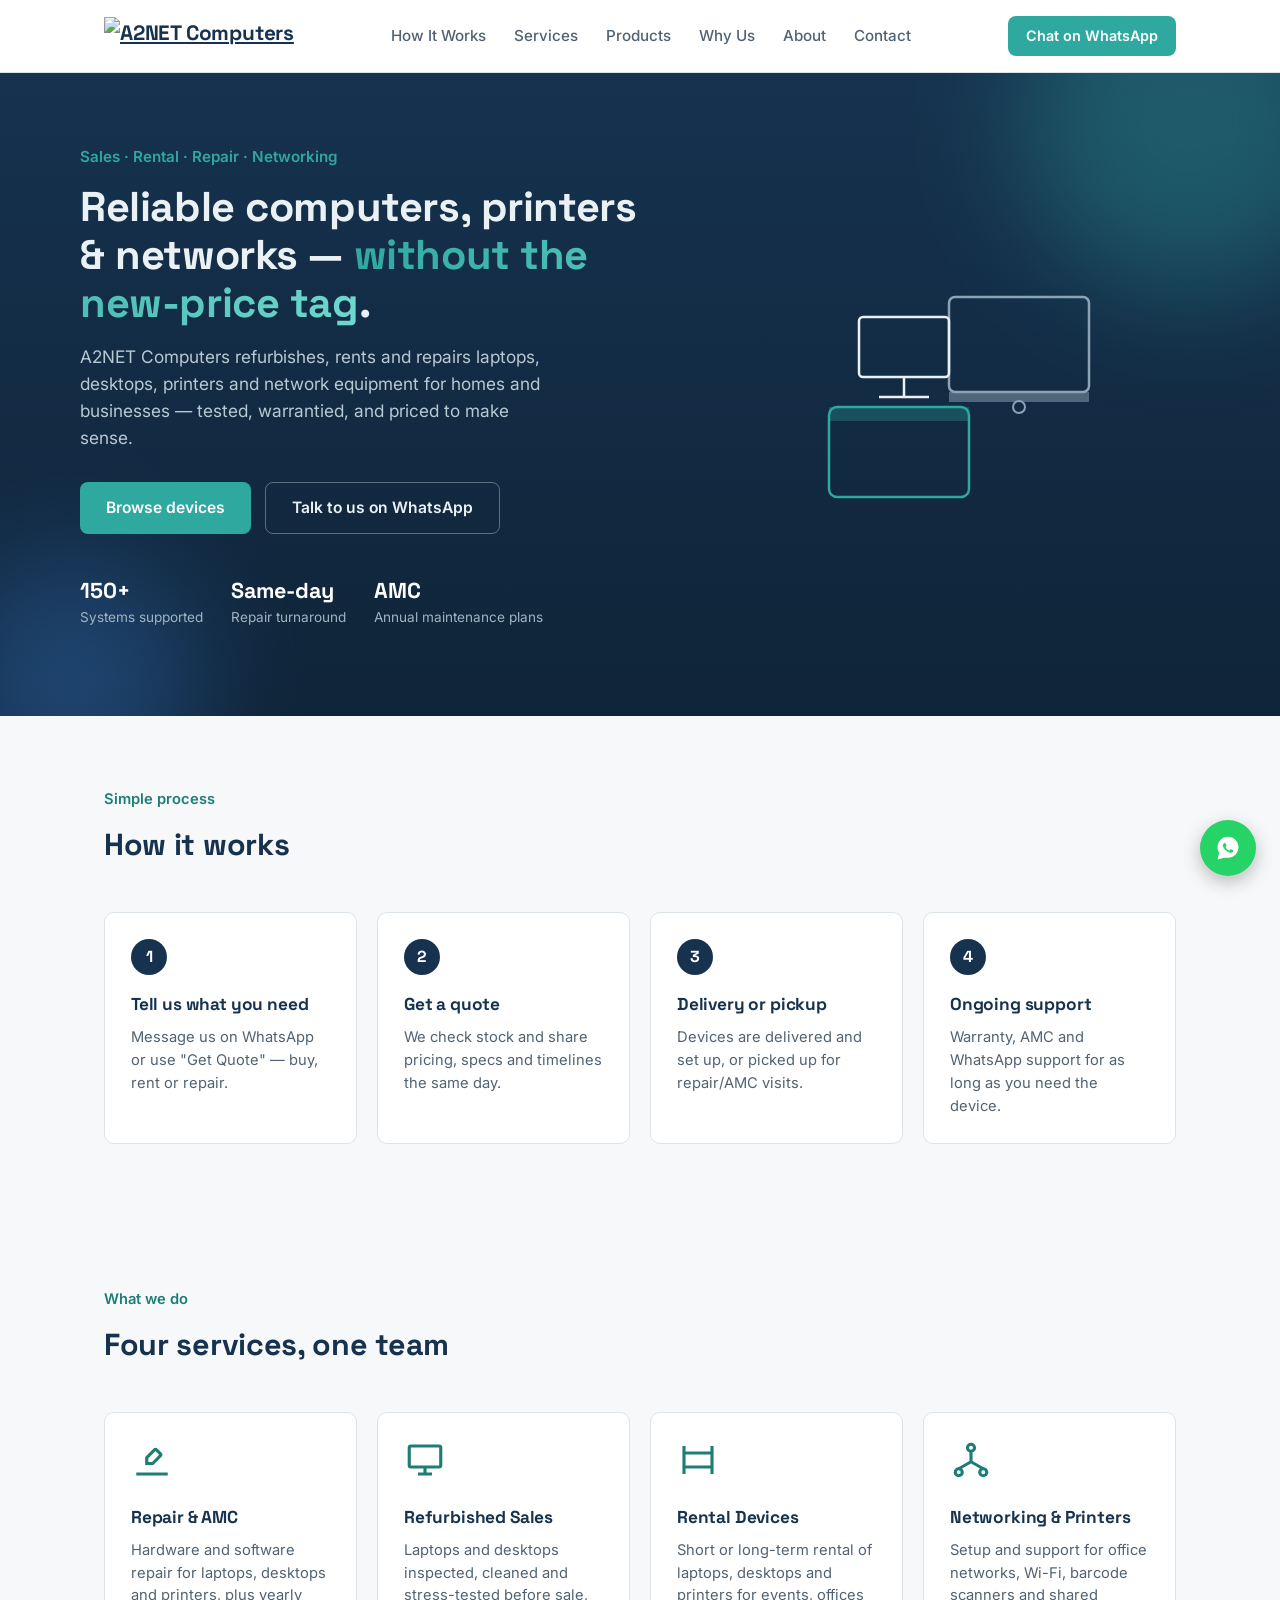
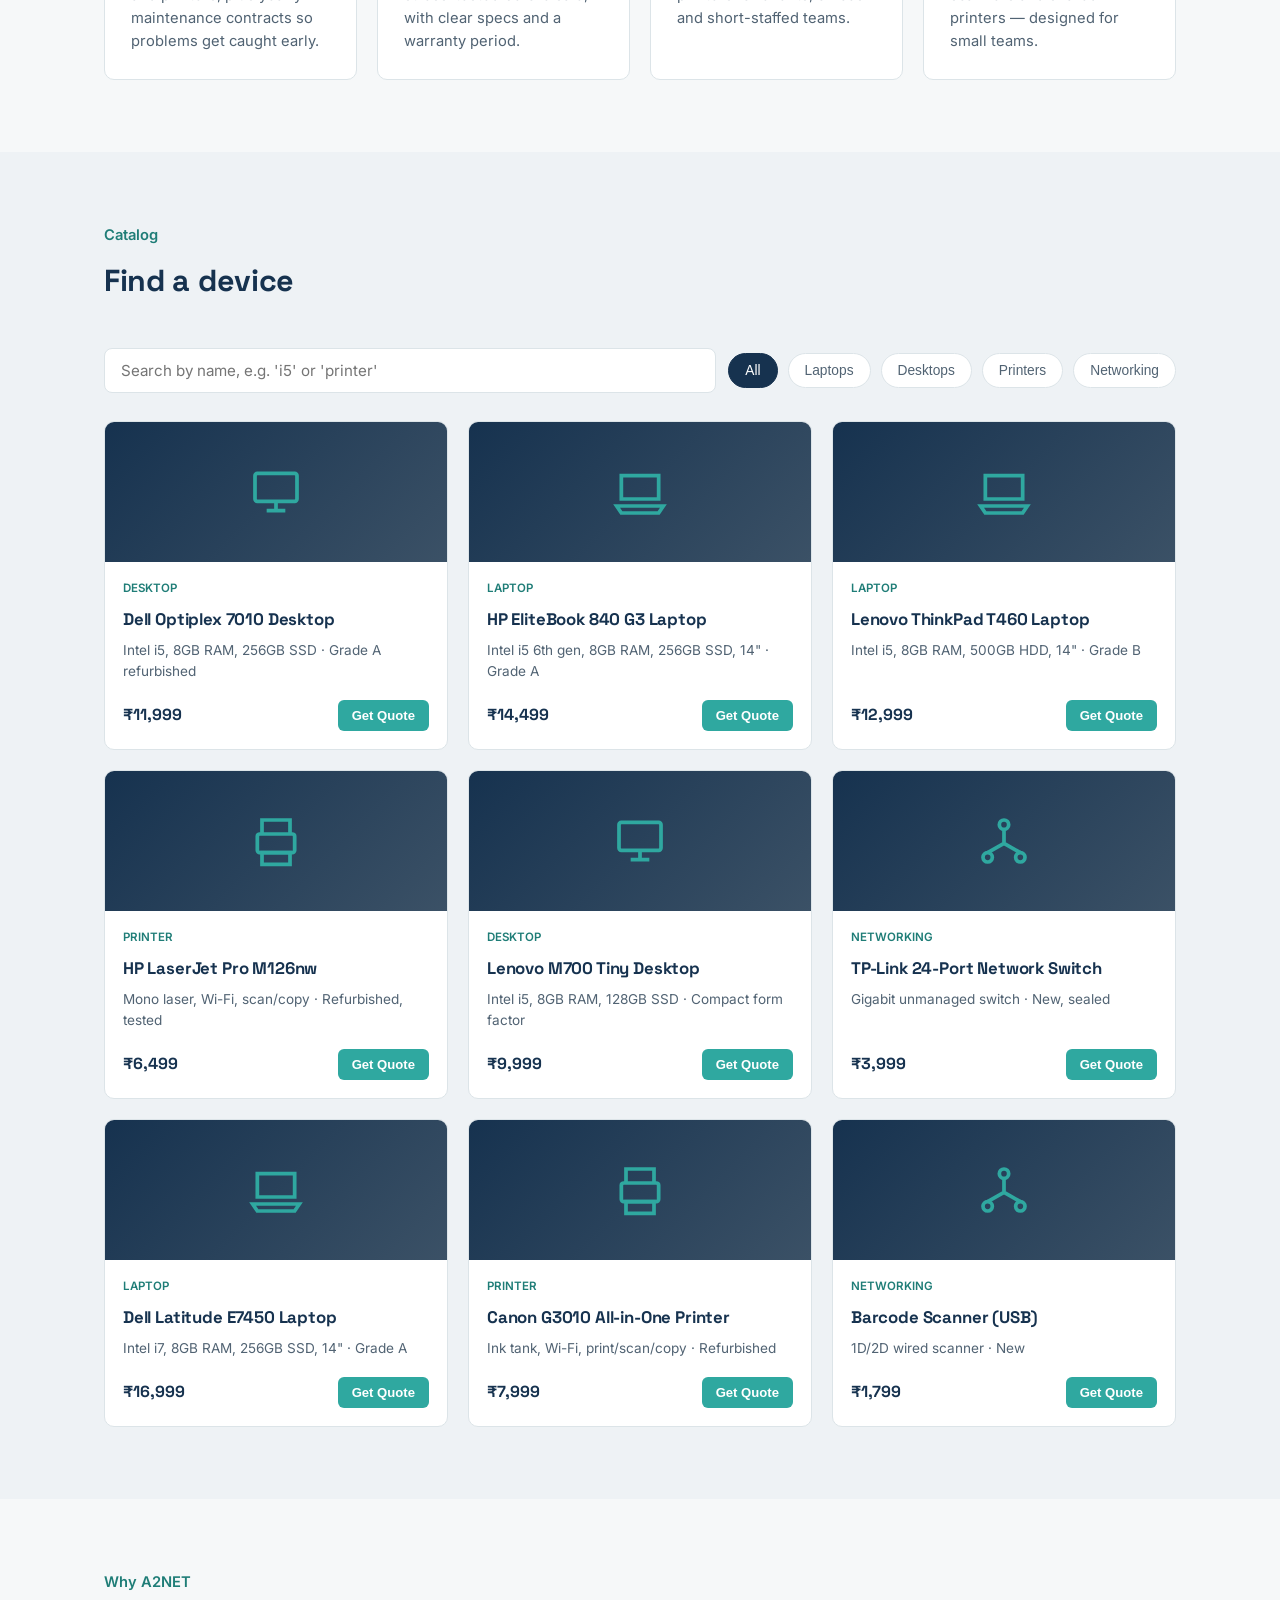
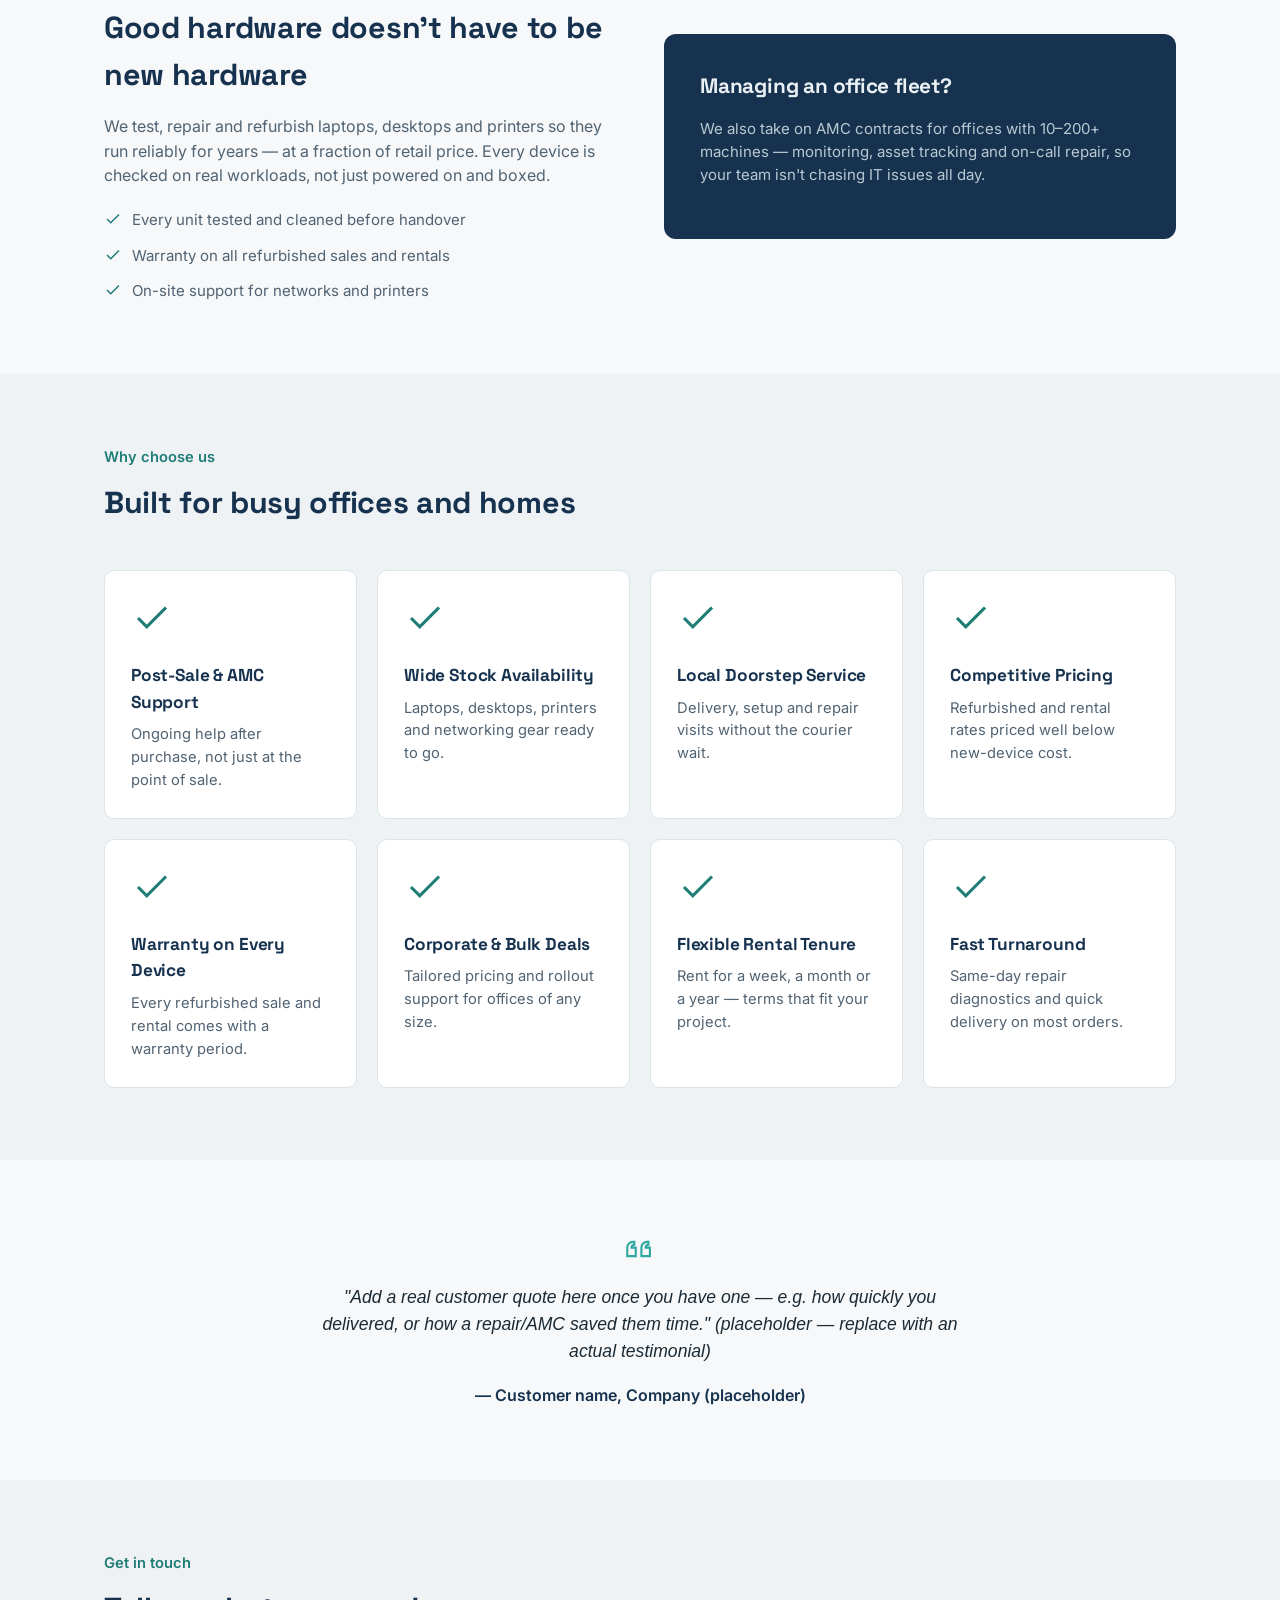
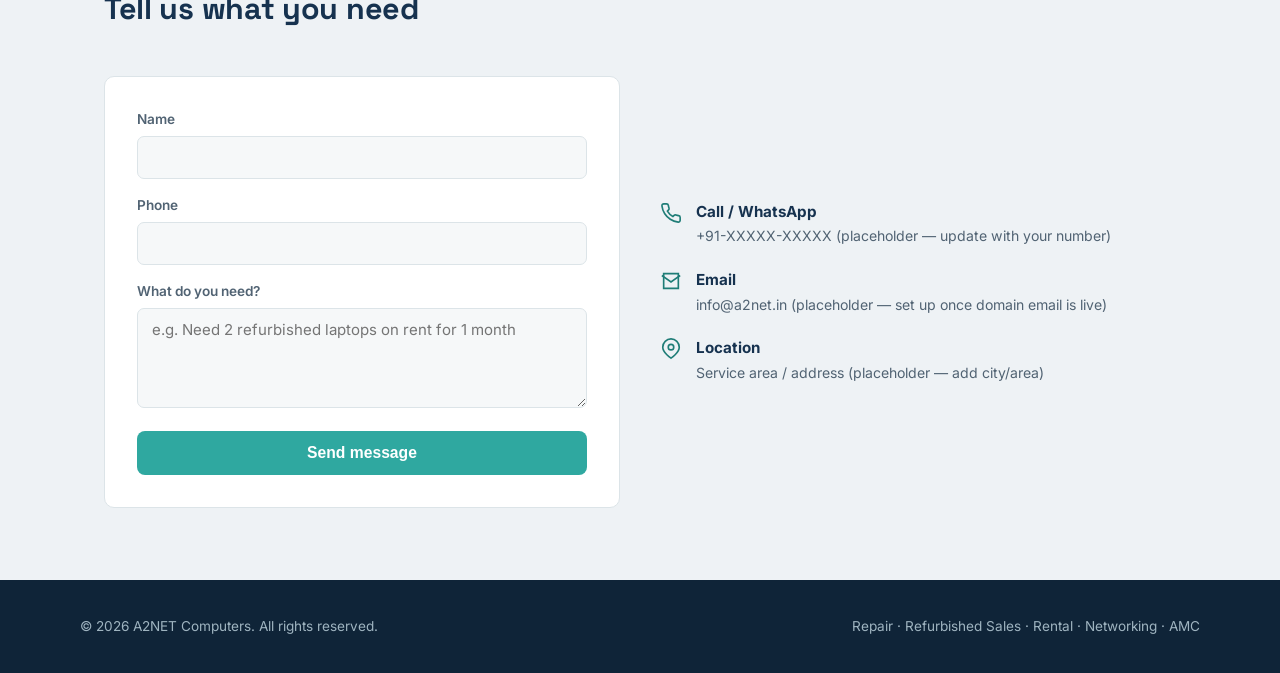
==== commit 001cf3dd: "Add files via upload" ====
--- a/index.html
+++ b/index.html
@@ -4,220 +4,63 @@
 <meta charset="UTF-8">
 <meta name="viewport" content="width=device-width, initial-scale=1, viewport-fit=cover">
 <title>A2NET Computers — Refurbished Laptops, Desktops, Printers & Rentals</title>
+<meta name="description" content="A2NET Computers — buy or rent refurbished laptops, desktops and printers, plus networking equipment, repair and AMC services.">
+<meta property="og:title" content="A2NET Computers">
+<meta property="og:description" content="Refurbished laptops, desktops, printers & networking equipment — sales, rental, repair and AMC services.">
+<meta property="og:type" content="website">
 <link rel="preconnect" href="https://fonts.googleapis.com">
 <link rel="preconnect" href="https://fonts.gstatic.com" crossorigin>
 <link href="https://fonts.googleapis.com/css2?family=Space+Grotesk:wght@500;600;700&family=Inter:wght@400;500;600&display=swap" rel="stylesheet">
-<style>
-  :root{
-    --navy:#16324F; --navy-deep:#0F2438; --slate:#3B5166; --steel:#8CA3B5;
-    --mist:#EEF2F5; --teal:#2FA8A0; --teal-deep:#1F7D77; --white:#FFFFFF; --ink:#1B2A35;
-    --bg:#F6F8F9; --card:#FFFFFF; --border:#DCE4E8; --text:#1B2A35; --text-soft:#516373;
-    box-sizing:border-box;
-    padding-top:env(safe-area-inset-top,0px); padding-bottom:env(safe-area-inset-bottom,0px);
-  }
-  @media (prefers-color-scheme: dark){
-    :root:not([data-theme="light"]){
-      --bg:#0F1B24; --card:#152833; --border:#26414F; --text:#E7EEF2; --text-soft:#9FB4C0;
-      --mist:#152833;
-    }
-  }
-  :root[data-theme="dark"]{
-    --bg:#0F1B24; --card:#152833; --border:#26414F; --text:#E7EEF2; --text-soft:#9FB4C0; --mist:#152833;
-  }
-  html{ scroll-padding-top:80px; scroll-behavior:smooth; }
-  *{ margin:0; padding:0; box-sizing:border-box; }
-  body{
-    font-family:'Inter',sans-serif; background:var(--bg); color:var(--text);
-    line-height:1.55; -webkit-font-smoothing:antialiased;
-  }
-  h1,h2,h3,.brand{ font-family:'Space Grotesk',sans-serif; letter-spacing:-0.01em; }
-  img{ max-width:100%; }
-  a{ color:inherit; }
-  .wrap{ max-width:1120px; margin:0 auto; padding:0 24px; }
-  .container-scroll{ overflow-x:auto; }
-
-  /* NAV */
-  header{
-    position:sticky; top:0; z-index:40; background:var(--card);
-    border-bottom:1px solid var(--border);
-    padding-top:env(safe-area-inset-top,0px);
-  }
-  nav{ display:flex; align-items:center; justify-content:space-between; padding:16px 24px; max-width:1120px; margin:0 auto; }
-  .brand{ font-weight:700; font-size:1.3rem; color:var(--navy); display:flex; align-items:center; gap:8px; }
-  :root[data-theme="dark"] .brand, @media (prefers-color-scheme:dark){ .brand{ color:var(--teal); } }
-  .brand-dot{ width:9px; height:9px; border-radius:50%; background:var(--teal); display:inline-block; }
-  .nav-links{ display:flex; gap:28px; font-size:0.95rem; font-weight:500; }
-  .nav-links a{ text-decoration:none; color:var(--text-soft); transition:color .15s; }
-  .nav-links a:hover{ color:var(--teal-deep); }
-  .nav-cta{
-    background:var(--teal); color:#fff; padding:9px 18px; border-radius:8px;
-    font-weight:600; font-size:0.9rem; text-decoration:none; white-space:nowrap;
-  }
-  .menu-toggle{ display:none; background:none; border:none; font-size:1.5rem; color:var(--navy); cursor:pointer; }
-  @media (max-width:760px){
-    .nav-links{ display:none; }
-    .menu-toggle{ display:block; }
-  }
-
-  /* HERO */
-  .hero{
-    background:linear-gradient(180deg, var(--navy) 0%, var(--navy-deep) 100%);
-    color:#EAF1F4; padding:72px 24px 88px;
-  }
-  .hero-inner{
-    max-width:1120px; margin:0 auto; display:grid; grid-template-columns:1.1fr 0.9fr;
-    gap:48px; align-items:center;
-  }
-  @media (max-width:820px){ .hero-inner{ grid-template-columns:1fr; } }
-  .eyebrow-line{ color:var(--teal); font-weight:600; font-size:0.95rem; margin-bottom:14px; }
-  .hero h1{ font-size:2.6rem; line-height:1.15; font-weight:700; margin-bottom:18px; }
-  .hero p.sub{ color:#B9C9D2; font-size:1.08rem; max-width:480px; margin-bottom:30px; }
-  .hero-actions{ display:flex; gap:14px; flex-wrap:wrap; }
-  .btn-primary{
-    background:var(--teal); color:#fff; padding:13px 26px; border-radius:8px; font-weight:600;
-    text-decoration:none; border:none; cursor:pointer; font-size:0.98rem; display:inline-flex; align-items:center; gap:8px;
-  }
-  .btn-primary:hover{ background:var(--teal-deep); }
-  .btn-ghost{
-    background:transparent; color:#EAF1F4; padding:13px 26px; border-radius:8px; font-weight:600;
-    text-decoration:none; border:1px solid rgba(234,241,244,0.35); font-size:0.98rem;
-  }
-  .hero-stats{ display:flex; gap:28px; margin-top:40px; flex-wrap:wrap; }
-  .hero-stats div{ font-size:0.85rem; color:#9FB4C0; }
-  .hero-stats strong{ display:block; font-size:1.35rem; color:#fff; font-family:'Space Grotesk',sans-serif; }
-  .hero-art{ display:flex; align-items:center; justify-content:center; }
-
-  /* SERVICES */
-  section{ padding:72px 0; }
-  .section-head{ max-width:560px; margin-bottom:44px; }
-  .section-tag{ color:var(--teal-deep); font-weight:600; font-size:0.92rem; margin-bottom:10px; }
-  .section-head h2{ font-size:1.9rem; color:var(--navy); }
-  :root[data-theme="dark"] .section-head h2{ color:#EAF1F4; }
-  @media (prefers-color-scheme:dark){ .section-head h2{ color:#EAF1F4; } }
-  .services-grid{ display:grid; grid-template-columns:repeat(4,1fr); gap:20px; }
-  @media (max-width:900px){ .services-grid{ grid-template-columns:repeat(2,1fr); } }
-  @media (max-width:520px){ .services-grid{ grid-template-columns:1fr; } }
-  .service-card{
-    background:var(--card); border:1px solid var(--border); border-radius:10px; padding:26px;
-  }
-  .service-icon{ width:42px; height:42px; margin-bottom:16px; color:var(--teal-deep); }
-  .service-card h3{ font-size:1.08rem; margin-bottom:8px; color:var(--navy); }
-  @media (prefers-color-scheme:dark){ .service-card h3{ color:#EAF1F4; } }
-  :root[data-theme="dark"] .service-card h3{ color:#EAF1F4; }
-  .service-card p{ font-size:0.92rem; color:var(--text-soft); }
-
-  /* PRODUCTS */
-  .products-bg{ background:var(--mist); }
-  .filter-row{ display:flex; gap:12px; margin-bottom:28px; flex-wrap:wrap; align-items:center; }
-  #searchInput{
-    flex:1; min-width:220px; padding:12px 16px; border-radius:8px; border:1px solid var(--border);
-    font-size:0.95rem; font-family:inherit; background:var(--card); color:var(--text);
-  }
-  .chip{
-    padding:9px 16px; border-radius:20px; border:1px solid var(--border); background:var(--card);
-    font-size:0.86rem; font-weight:500; cursor:pointer; color:var(--text-soft); white-space:nowrap;
-  }
-  .chip.active{ background:var(--navy); color:#fff; border-color:var(--navy); }
-  .product-grid{ display:grid; grid-template-columns:repeat(3,1fr); gap:20px; }
-  @media (max-width:900px){ .product-grid{ grid-template-columns:repeat(2,1fr); } }
-  @media (max-width:600px){ .product-grid{ grid-template-columns:1fr; } }
-  .product-card{
-    background:var(--card); border:1px solid var(--border); border-radius:10px; overflow:hidden; display:flex; flex-direction:column;
-  }
-  .product-thumb{
-    height:140px; background:linear-gradient(135deg, var(--navy) 0%, var(--slate) 100%);
-    display:flex; align-items:center; justify-content:center;
-  }
-  .product-thumb svg{ width:56px; height:56px; color:var(--teal); }
-  .product-body{ padding:18px; display:flex; flex-direction:column; gap:8px; flex:1; }
-  .product-cat{ font-size:0.72rem; font-weight:600; color:var(--teal-deep); }
-  .product-body h3{ font-size:1.05rem; color:var(--navy); font-family:'Space Grotesk',sans-serif; }
-  @media (prefers-color-scheme:dark){ .product-body h3{ color:#EAF1F4; } }
-  :root[data-theme="dark"] .product-body h3{ color:#EAF1F4; }
-  .product-specs{ font-size:0.85rem; color:var(--text-soft); flex:1; }
-  .product-footer{ display:flex; align-items:center; justify-content:space-between; margin-top:10px; }
-  .price{ font-weight:700; color:var(--navy); font-family:'Space Grotesk',sans-serif; }
-  @media (prefers-color-scheme:dark){ .price{ color:var(--teal); } }
-  :root[data-theme="dark"] .price{ color:var(--teal); }
-  .enquire-btn{
-    background:var(--teal); color:#fff; border:none; padding:8px 14px; border-radius:6px;
-    font-size:0.82rem; font-weight:600; cursor:pointer; text-decoration:none;
-  }
-  #noResults{ text-align:center; color:var(--text-soft); padding:40px 0; display:none; }
-
-  /* ABOUT */
-  .about-inner{ display:grid; grid-template-columns:1fr 1fr; gap:48px; align-items:center; }
-  @media (max-width:820px){ .about-inner{ grid-template-columns:1fr; } }
-  .about-inner p{ color:var(--text-soft); margin-bottom:16px; }
-  .about-list{ list-style:none; display:flex; flex-direction:column; gap:12px; margin-top:20px; }
-  .about-list li{ display:flex; gap:10px; font-size:0.94rem; color:var(--text-soft); }
-  .about-list svg{ width:18px; height:18px; color:var(--teal-deep); flex-shrink:0; margin-top:2px; }
-  .about-panel{
-    background:var(--navy); border-radius:12px; padding:36px; color:#EAF1F4;
-  }
-  .about-panel h3{ font-size:1.3rem; margin-bottom:14px; }
-  .about-panel p{ color:#B9C9D2; font-size:0.94rem; }
-
-  /* CONTACT */
-  .contact-inner{ display:grid; grid-template-columns:1fr 1fr; gap:40px; }
-  @media (max-width:820px){ .contact-inner{ grid-template-columns:1fr; } }
-  .contact-card{ background:var(--card); border:1px solid var(--border); border-radius:10px; padding:32px; }
-  .field{ margin-bottom:16px; }
-  .field label{ display:block; font-size:0.85rem; font-weight:600; margin-bottom:6px; color:var(--text-soft); }
-  .field input, .field textarea{
-    width:100%; padding:11px 14px; border-radius:7px; border:1px solid var(--border);
-    font-family:inherit; font-size:0.94rem; background:var(--bg); color:var(--text);
-  }
-  .field textarea{ resize:vertical; min-height:100px; }
-  .contact-info{ display:flex; flex-direction:column; gap:20px; justify-content:center; }
-  .info-row{ display:flex; gap:14px; align-items:flex-start; }
-  .info-row svg{ width:22px; height:22px; color:var(--teal-deep); flex-shrink:0; margin-top:2px; }
-  .info-row strong{ display:block; font-size:0.95rem; color:var(--navy); }
-  @media (prefers-color-scheme:dark){ .info-row strong{ color:#EAF1F4; } }
-  :root[data-theme="dark"] .info-row strong{ color:#EAF1F4; }
-  .info-row span{ font-size:0.88rem; color:var(--text-soft); }
-
-  footer{ background:var(--navy-deep); color:#9FB4C0; padding:36px 24px; padding-bottom:calc(36px + env(safe-area-inset-bottom,0px)); }
-  .footer-inner{ max-width:1120px; margin:0 auto; display:flex; justify-content:space-between; flex-wrap:wrap; gap:16px; font-size:0.85rem; }
-
-  /* WHATSAPP FLOAT */
-  .wa-float{
-    position:fixed; bottom:calc(24px + env(safe-area-inset-bottom,0px)); right:24px; z-index:50;
-    background:#25D366; width:56px; height:56px; border-radius:50%; display:flex; align-items:center; justify-content:center;
-    box-shadow:0 6px 18px rgba(0,0,0,0.25); text-decoration:none;
-  }
-  .wa-float svg{ width:28px; height:28px; fill:#fff; }
-</style>
+<link rel="stylesheet" href="style.css">
 </head>
 <body>
 
+<div id="scrollProgress"></div>
+
 <header>
   <nav>
-    <a href="#" class="brand"><img src="logo.png" alt="A2NET Computers" style="height:38px;width:auto;display:block;"><div class="brand"><span style="color:#ffffff;">A2NET Computers</span></div></a>
-    
-    
-    <div class="nav-links">
+    <a href="#" class="brand"><img src="images/logo.png" alt="A2NET Computers" style="height:38px;width:auto;display:block;"></a>
+    <div class="nav-links" id="navLinks">
+      <a href="#how-it-works">How It Works</a>
       <a href="#services">Services</a>
       <a href="#products">Products</a>
+      <a href="#why-choose-us">Why Us</a>
       <a href="#about">About</a>
       <a href="#contact">Contact</a>
     </div>
-    <a class="nav-cta" href="https://wa.me/916389074492" target="_blank" rel="noopener">Chat on WhatsApp</a>
+    <a class="nav-cta" href="https://wa.me/919999999999" target="_blank" rel="noopener">Chat on WhatsApp</a>
+    <button class="menu-toggle" id="menuToggle" aria-label="Menu">☰</button>
   </nav>
 </header>
 
 <section class="hero">
+  <div class="hero-blob b1"></div>
+  <div class="hero-blob b2"></div>
   <div class="hero-inner">
     <div>
-      <div class="eyebrow-line">Sales · Rental · Repair · Networking</div>
-      <h1>Reliable computers, printers &amp; networks — without the new-price tag.</h1>
-      <p class="sub">A2NET Computers refurbishes, rents and repairs laptops, desktops, printers and network equipment for homes and businesses — tested, warrantied, and priced to make sense.</p>
+      <div id="heroSlides">
+        <div class="hero-slide active">
+          <div class="eyebrow-line">Sales · Rental · Repair · Networking</div>
+          <h1>Reliable computers, printers &amp; networks — <span class="grad-text">without the new-price tag</span>.</h1>
+          <p class="sub">A2NET Computers refurbishes, rents and repairs laptops, desktops, printers and network equipment for homes and businesses — tested, warrantied, and priced to make sense.</p>
+        </div>
+        <div class="hero-slide">
+          <div class="eyebrow-line">Flexible Rentals</div>
+          <h1>Need laptops or desktops on rent? <span class="grad-text">We deliver, set up and support</span>.</h1>
+          <p class="sub">Short or long-term rental plans for offices, events and short-staffed teams — with doorstep delivery and ongoing support.</p>
+        </div>
+        <div class="hero-slide">
+          <div class="eyebrow-line">AMC &amp; On-site Support</div>
+          <h1>Keep your office running with <span class="grad-text">proactive maintenance</span>.</h1>
+          <p class="sub">Annual maintenance contracts for laptops, desktops, printers and networks — so small issues get caught before they become downtime.</p>
+        </div>
+      </div>
       <div class="hero-actions">
         <a href="#products" class="btn-primary">Browse devices</a>
-        <a href="https://wa.me/916389074492" target="_blank" rel="noopener" class="btn-ghost">Talk to us on WhatsApp</a>
+        <a href="https://wa.me/919999999999" target="_blank" rel="noopener" class="btn-ghost">Talk to us on WhatsApp</a>
       </div>
       <div class="hero-stats">
-        <div><strong>150+</strong>Systems supported</div>
+        <div><strong><span class="counter" data-target="150">0</span>+</strong>Systems supported</div>
         <div><strong>Same-day</strong>Repair turnaround</div>
         <div><strong>AMC</strong>Annual maintenance plans</div>
       </div>
@@ -237,8 +80,39 @@
   </div>
 </section>
 
+<section id="how-it-works">
+  <div class="wrap reveal">
+    <div class="section-head">
+      <div class="section-tag">Simple process</div>
+      <h2>How it works</h2>
+    </div>
+    <div class="services-grid">
+      <div class="service-card">
+        <div class="step-num">1</div>
+        <h3>Tell us what you need</h3>
+        <p>Message us on WhatsApp or use "Get Quote" — buy, rent or repair.</p>
+      </div>
+      <div class="service-card">
+        <div class="step-num">2</div>
+        <h3>Get a quote</h3>
+        <p>We check stock and share pricing, specs and timelines the same day.</p>
+      </div>
+      <div class="service-card">
+        <div class="step-num">3</div>
+        <h3>Delivery or pickup</h3>
+        <p>Devices are delivered and set up, or picked up for repair/AMC visits.</p>
+      </div>
+      <div class="service-card">
+        <div class="step-num">4</div>
+        <h3>Ongoing support</h3>
+        <p>Warranty, AMC and WhatsApp support for as long as you need the device.</p>
+      </div>
+    </div>
+  </div>
+</section>
+
 <section id="services">
-  <div class="wrap">
+  <div class="wrap reveal">
     <div class="section-head">
       <div class="section-tag">What we do</div>
       <h2>Four services, one team</h2>
@@ -269,7 +143,7 @@
 </section>
 
 <section id="products" class="products-bg">
-  <div class="wrap">
+  <div class="wrap reveal">
     <div class="section-head">
       <div class="section-tag">Catalog</div>
       <h2>Find a device</h2>
@@ -290,7 +164,7 @@
 </section>
 
 <section id="about">
-  <div class="wrap">
+  <div class="wrap reveal">
     <div class="about-inner">
       <div>
         <div class="section-tag">Why A2NET</div>
@@ -310,8 +184,67 @@
   </div>
 </section>
 
+<section id="why-choose-us" class="products-bg">
+  <div class="wrap reveal">
+    <div class="section-head">
+      <div class="section-tag">Why choose us</div>
+      <h2>Built for busy offices and homes</h2>
+    </div>
+    <div class="services-grid">
+      <div class="service-card">
+        <svg class="service-icon" viewBox="0 0 24 24" fill="none" stroke="currentColor" stroke-width="1.8"><path d="M20 6L9 17l-5-5"/></svg>
+        <h3>Post-Sale &amp; AMC Support</h3>
+        <p>Ongoing help after purchase, not just at the point of sale.</p>
+      </div>
+      <div class="service-card">
+        <svg class="service-icon" viewBox="0 0 24 24" fill="none" stroke="currentColor" stroke-width="1.8"><path d="M20 6L9 17l-5-5"/></svg>
+        <h3>Wide Stock Availability</h3>
+        <p>Laptops, desktops, printers and networking gear ready to go.</p>
+      </div>
+      <div class="service-card">
+        <svg class="service-icon" viewBox="0 0 24 24" fill="none" stroke="currentColor" stroke-width="1.8"><path d="M20 6L9 17l-5-5"/></svg>
+        <h3>Local Doorstep Service</h3>
+        <p>Delivery, setup and repair visits without the courier wait.</p>
+      </div>
+      <div class="service-card">
+        <svg class="service-icon" viewBox="0 0 24 24" fill="none" stroke="currentColor" stroke-width="1.8"><path d="M20 6L9 17l-5-5"/></svg>
+        <h3>Competitive Pricing</h3>
+        <p>Refurbished and rental rates priced well below new-device cost.</p>
+      </div>
+      <div class="service-card">
+        <svg class="service-icon" viewBox="0 0 24 24" fill="none" stroke="currentColor" stroke-width="1.8"><path d="M20 6L9 17l-5-5"/></svg>
+        <h3>Warranty on Every Device</h3>
+        <p>Every refurbished sale and rental comes with a warranty period.</p>
+      </div>
+      <div class="service-card">
+        <svg class="service-icon" viewBox="0 0 24 24" fill="none" stroke="currentColor" stroke-width="1.8"><path d="M20 6L9 17l-5-5"/></svg>
+        <h3>Corporate &amp; Bulk Deals</h3>
+        <p>Tailored pricing and rollout support for offices of any size.</p>
+      </div>
+      <div class="service-card">
+        <svg class="service-icon" viewBox="0 0 24 24" fill="none" stroke="currentColor" stroke-width="1.8"><path d="M20 6L9 17l-5-5"/></svg>
+        <h3>Flexible Rental Tenure</h3>
+        <p>Rent for a week, a month or a year — terms that fit your project.</p>
+      </div>
+      <div class="service-card">
+        <svg class="service-icon" viewBox="0 0 24 24" fill="none" stroke="currentColor" stroke-width="1.8"><path d="M20 6L9 17l-5-5"/></svg>
+        <h3>Fast Turnaround</h3>
+        <p>Same-day repair diagnostics and quick delivery on most orders.</p>
+      </div>
+    </div>
+  </div>
+</section>
+
+<section id="testimonial">
+  <div class="wrap" style="text-align:center; max-width:700px;">
+    <svg width="34" height="34" viewBox="0 0 24 24" fill="none" stroke="var(--teal)" stroke-width="1.5" style="margin:0 auto 18px; display:block;"><path d="M7 7c-2.2 0-4 1.8-4 4v6h6v-6H6c0-1.1.9-2 2-2V7zm10 0c-2.2 0-4 1.8-4 4v6h6v-6h-3c0-1.1.9-2 2-2V7z"/></svg>
+    <p style="font-size:1.1rem; color:var(--text); font-style:italic; margin-bottom:18px;">"Add a real customer quote here once you have one — e.g. how quickly you delivered, or how a repair/AMC saved them time." (placeholder — replace with an actual testimonial)</p>
+    <div style="font-weight:600; color:var(--navy);">— Customer name, Company (placeholder)</div>
+  </div>
+</section>
+
 <section id="contact" class="products-bg">
-  <div class="wrap">
+  <div class="wrap reveal">
     <div class="section-head">
       <div class="section-tag">Get in touch</div>
       <h2>Tell us what you need</h2>
@@ -337,15 +270,15 @@
       <div class="contact-info">
         <div class="info-row">
           <svg viewBox="0 0 24 24" fill="none" stroke="currentColor" stroke-width="1.8"><path d="M22 16.92v3a2 2 0 0 1-2.18 2 19.79 19.79 0 0 1-8.63-3.07 19.5 19.5 0 0 1-6-6 19.79 19.79 0 0 1-3.07-8.67A2 2 0 0 1 4.11 2h3a2 2 0 0 1 2 1.72c.127.96.361 1.903.7 2.81a2 2 0 0 1-.45 2.11L8.09 9.91a16 16 0 0 0 6 6l1.27-1.27a2 2 0 0 1 2.11-.45c.907.339 1.85.573 2.81.7A2 2 0 0 1 22 16.92z"/></svg>
-          <div><strong>Call / WhatsApp</strong><span>+91-63890-74492 </span></div>
+          <div><strong>Call / WhatsApp</strong><span>+91-XXXXX-XXXXX (placeholder — update with your number)</span></div>
         </div>
         <div class="info-row">
           <svg viewBox="0 0 24 24" fill="none" stroke="currentColor" stroke-width="1.8"><path d="M4 4h16v16H4z"/><path d="M22 6l-10 7L2 6"/></svg>
-          <div><strong>Email</strong><span>info@a2net.in </span></div>
+          <div><strong>Email</strong><span>info@a2net.in (placeholder — set up once domain email is live)</span></div>
         </div>
         <div class="info-row">
           <svg viewBox="0 0 24 24" fill="none" stroke="currentColor" stroke-width="1.8"><path d="M21 10c0 6-9 12-9 12s-9-6-9-12a9 9 0 0 1 18 0z"/><circle cx="12" cy="10" r="3"/></svg>
-          <div><strong>Location</strong><span>India,New Delhi Pin:110061</span></div>
+          <div><strong>Location</strong><span>Service area / address (placeholder — add city/area)</span></div>
         </div>
       </div>
     </div>
@@ -359,83 +292,35 @@
   </div>
 </footer>
 
-<a class="wa-float" href="https://wa.me/916389074492" target="_blank" rel="noopener" aria-label="Chat on WhatsApp">
+<a class="wa-float" href="https://wa.me/919999999999" target="_blank" rel="noopener" aria-label="Chat on WhatsApp">
   <svg viewBox="0 0 32 32" xmlns="http://www.w3.org/2000/svg"><path d="M16.001 3C9.373 3 4 8.373 4 15c0 2.408.71 4.65 1.93 6.53L4 29l7.66-1.9A11.94 11.94 0 0 0 16 27c6.628 0 12-5.373 12-12S22.629 3 16.001 3zm5.89 17.02c-.25.7-1.45 1.33-2 1.42-.51.08-1.14.11-1.84-.12-.42-.14-.97-.32-1.67-.63-2.94-1.27-4.86-4.24-5.01-4.44-.15-.2-1.2-1.6-1.2-3.05 0-1.45.76-2.16 1.03-2.46.27-.3.6-.37.8-.37.2 0 .4 0 .57.01.18.01.43-.07.67.51.25.6.85 2.08.92 2.23.07.15.12.33.02.53-.1.2-.15.32-.3.5-.15.18-.31.4-.44.54-.15.15-.3.31-.13.6.17.3.76 1.25 1.63 2.02 1.12.99 2.06 1.3 2.36 1.45.3.15.47.12.65-.07.17-.2.73-.85.93-1.14.2-.3.4-.24.66-.14.27.1 1.7.8 1.99.95.3.14.49.22.56.34.08.13.08.72-.17 1.41z"/></svg>
 </a>
 
-<script>
-  document.getElementById('year').textContent = new Date().getFullYear();
-
-  const products = [
-    {name:"Dell Optiplex 7010 Desktop", cat:"Desktop", specs:"Intel i5, 8GB RAM, 256GB SSD · Grade A refurbished", price:"₹11,999"},
-    {name:"HP EliteBook 840 G3 Laptop", cat:"Laptop", specs:"Intel i5 6th gen, 8GB RAM, 256GB SSD, 14\" · Grade A", price:"₹14,499"},
-    {name:"Lenovo ThinkPad T460 Laptop", cat:"Laptop", specs:"Intel i5, 8GB RAM, 500GB HDD, 14\" · Grade B", price:"₹12,999"},
-    {name:"HP LaserJet Pro M126nw", cat:"Printer", specs:"Mono laser, Wi-Fi, scan/copy · Refurbished, tested", price:"₹6,499"},
-    {name:"Lenovo M700 Tiny Desktop", cat:"Desktop", specs:"Intel i5, 8GB RAM, 128GB SSD · Compact form factor", price:"₹9,999"},
-    {name:"TP-Link 24-Port Network Switch", cat:"Networking", specs:"Gigabit unmanaged switch · New, sealed", price:"₹3,999"},
-    {name:"Dell Latitude E7450 Laptop", cat:"Laptop", specs:"Intel i7, 8GB RAM, 256GB SSD, 14\" · Grade A", price:"₹16,999"},
-    {name:"Canon G3010 All-in-One Printer", cat:"Printer", specs:"Ink tank, Wi-Fi, print/scan/copy · Refurbished", price:"₹7,999"},
-    {name:"Barcode Scanner (USB)", cat:"Networking", specs:"1D/2D wired scanner · New", price:"₹1,799"},
-  ];
-
-  const iconMap = {
-    Laptop: '<path d="M4 5h16v10H4z"/><path d="M2 18h20l-2 3H4z"/>',
-    Desktop:'<rect x="3" y="4" width="18" height="12" rx="1"/><path d="M8 20h8M12 16v4"/>',
-    Printer:'<path d="M6 9V3h12v6"/><rect x="4" y="9" width="16" height="8" rx="1"/><path d="M6 17h12v5H6z"/>',
-    Networking:'<circle cx="12" cy="5" r="2"/><circle cx="5" cy="19" r="2"/><circle cx="19" cy="19" r="2"/><path d="M12 7v6M12 13l-7 4M12 13l7 4"/>'
-  };
-
-  const grid = document.getElementById('productGrid');
-  const noResults = document.getElementById('noResults');
-  let activeCat = 'All';
-
-  function render(){
-    const q = document.getElementById('searchInput').value.trim().toLowerCase();
-    const filtered = products.filter(p =>
-      (activeCat === 'All' || p.cat === activeCat) &&
-      (p.name.toLowerCase().includes(q) || p.cat.toLowerCase().includes(q))
-    );
-    grid.innerHTML = filtered.map(p => `
-      <div class="product-card">
-        <div class="product-thumb">
-          <svg viewBox="0 0 24 24" fill="none" stroke="currentColor" stroke-width="1.6">${iconMap[p.cat] || ''}</svg>
-        </div>
-        <div class="product-body">
-          <div class="product-cat">${p.cat.toUpperCase()}</div>
-          <h3>${p.name}</h3>
-          <div class="product-specs">${p.specs}</div>
-          <div class="product-footer">
-            <span class="price">${p.price}</span>
-            <a class="enquire-btn" target="_blank" rel="noopener" href="https://wa.me/916389074492?text=${encodeURIComponent('Hi, I am interested in: ' + p.name)}">Enquire</a>
-          </div>
-        </div>
-      </div>
-    `).join('');
-    noResults.style.display = filtered.length ? 'none' : 'block';
-  }
-
-  document.getElementById('searchInput').addEventListener('input', render);
-  document.querySelectorAll('.chip').forEach(chip => {
-    chip.addEventListener('click', () => {
-      document.querySelectorAll('.chip').forEach(c => c.classList.remove('active'));
-      chip.classList.add('active');
-      activeCat = chip.dataset.cat;
-      render();
-    });
-  });
-  render();
-
-  // Contact form: opens email client with prefilled details (no backend needed).
-  // To collect submissions directly to your inbox instead, sign up free at formspree.io
-  // and replace this handler with a fetch() POST to your Formspree endpoint.
-  document.getElementById('contactForm').addEventListener('submit', function(e){
-    e.preventDefault();
-    const name = document.getElementById('name').value;
-    const phone = document.getElementById('phone').value;
-    const message = document.getElementById('message').value;
-    const body = `Name: ${name}%0APhone: ${phone}%0AMessage: ${message}`;
-    window.location.href = `mailto:info@a2net.in?subject=Website%20Enquiry&body=${body}`;
-  });
-</script>
+<div class="modal-overlay" id="quoteModal">
+  <div class="modal-box">
+    <button class="modal-close" onclick="closeQuoteModal()" aria-label="Close">&times;</button>
+    <h3>Get a Quote</h3>
+    <p style="color:var(--text-soft); font-size:0.88rem; margin-bottom:18px;">Fill this in and we'll reply on WhatsApp with pricing and availability.</p>
+    <div class="field">
+      <label for="quoteProduct">Product</label>
+      <input id="quoteProduct" type="text" readonly>
+    </div>
+    <div class="field">
+      <label for="quoteName">Name</label>
+      <input id="quoteName" type="text" required>
+    </div>
+    <div class="field">
+      <label for="quotePhone">Phone</label>
+      <input id="quotePhone" type="tel" required>
+    </div>
+    <div class="field">
+      <label for="quoteMessage">Message</label>
+      <textarea id="quoteMessage" placeholder="Quantity, buy or rent, timeline..."></textarea>
+    </div>
+    <button type="button" class="btn-primary" style="width:100%; justify-content:center;" onclick="sendQuoteWA()">Send via WhatsApp</button>
+  </div>
+</div>
+
+<script src="script.js"></script>
 </body>
 </html>
--- a/style.css
+++ b/style.css
@@ -0,0 +1,328 @@
+:root{
+    --navy:#16324F; --navy-deep:#0F2438; --slate:#3B5166; --steel:#8CA3B5;
+    --mist:#EEF2F5; --teal:#2FA8A0; --teal-deep:#1F7D77; --white:#FFFFFF; --ink:#1B2A35;
+    --bg:#F6F8F9; --card:#FFFFFF; --border:#DCE4E8; --text:#1B2A35; --text-soft:#516373;
+    box-sizing:border-box;
+    padding-top:env(safe-area-inset-top,0px); padding-bottom:env(safe-area-inset-bottom,0px);
+  }
+  @media (prefers-color-scheme: dark){
+    :root:not([data-theme="light"]){
+      --bg:#0F1B24; --card:#152833; --border:#26414F; --text:#E7EEF2; --text-soft:#9FB4C0;
+      --mist:#152833;
+    }
+  }
+  :root[data-theme="dark"]{
+    --bg:#0F1B24; --card:#152833; --border:#26414F; --text:#E7EEF2; --text-soft:#9FB4C0; --mist:#152833;
+  }
+  html{ scroll-padding-top:80px; scroll-behavior:smooth; }
+  *{ margin:0; padding:0; box-sizing:border-box; }
+  body{
+    font-family:'Inter',sans-serif; background:var(--bg); color:var(--text);
+    line-height:1.55; -webkit-font-smoothing:antialiased;
+  }
+  h1,h2,h3,.brand{ font-family:'Space Grotesk',sans-serif; letter-spacing:-0.01em; }
+  img{ max-width:100%; }
+  a{ color:inherit; }
+  .wrap{ max-width:1120px; margin:0 auto; padding:0 24px; }
+  .container-scroll{ overflow-x:auto; }
+
+  /* NAV */
+  header{
+    position:sticky; top:0; z-index:40; background:var(--card);
+    border-bottom:1px solid var(--border);
+    padding-top:env(safe-area-inset-top,0px);
+  }
+  nav{ display:flex; align-items:center; justify-content:space-between; padding:16px 24px; max-width:1120px; margin:0 auto; position:relative; }
+  .brand{ font-weight:700; font-size:1.3rem; color:var(--navy); display:flex; align-items:center; gap:8px; }
+  :root[data-theme="dark"] .brand, @media (prefers-color-scheme:dark){ .brand{ color:var(--teal); } }
+  .brand-dot{ width:9px; height:9px; border-radius:50%; background:var(--teal); display:inline-block; }
+  .nav-links{ display:flex; gap:28px; font-size:0.95rem; font-weight:500; }
+  .nav-links a{ text-decoration:none; color:var(--text-soft); transition:color .15s; }
+  .nav-links a:hover{ color:var(--teal-deep); }
+  .nav-cta{
+    background:var(--teal); color:#fff; padding:9px 18px; border-radius:8px;
+    font-weight:600; font-size:0.9rem; text-decoration:none; white-space:nowrap;
+  }
+  .menu-toggle{ display:none; background:none; border:none; font-size:1.5rem; color:var(--navy); cursor:pointer; line-height:1; }
+  @media (prefers-color-scheme:dark){ .menu-toggle{ color:#EAF1F4; } }
+  :root[data-theme="dark"] .menu-toggle{ color:#EAF1F4; }
+  @media (max-width:760px){
+    .nav-links{
+      display:none; position:absolute; top:100%; left:0; right:0; background:var(--card);
+      flex-direction:column; gap:0; border-bottom:1px solid var(--border); box-shadow:0 8px 16px rgba(0,0,0,0.08);
+    }
+    .nav-links.mobile-open{ display:flex; }
+    .nav-links a{ padding:14px 24px; border-top:1px solid var(--border); }
+    .menu-toggle{ display:block; }
+  }
+
+  /* HERO */
+  .hero{
+    background:linear-gradient(180deg, var(--navy) 0%, var(--navy-deep) 100%);
+    color:#EAF1F4; padding:72px 24px 88px;
+  }
+  .hero-inner{
+    max-width:1120px; margin:0 auto; display:grid; grid-template-columns:1.1fr 0.9fr;
+    gap:48px; align-items:center;
+  }
+  @media (max-width:820px){ .hero-inner{ grid-template-columns:1fr; } }
+  .eyebrow-line{ color:var(--teal); font-weight:600; font-size:0.95rem; margin-bottom:14px; }
+  .hero h1{ font-size:2.6rem; line-height:1.15; font-weight:700; margin-bottom:18px; }
+  .hero p.sub{ color:#B9C9D2; font-size:1.08rem; max-width:480px; margin-bottom:30px; }
+  .hero-actions{ display:flex; gap:14px; flex-wrap:wrap; }
+  .btn-primary{
+    background:var(--teal); color:#fff; padding:13px 26px; border-radius:8px; font-weight:600;
+    text-decoration:none; border:none; cursor:pointer; font-size:0.98rem; display:inline-flex; align-items:center; gap:8px;
+  }
+  .btn-primary:hover{ background:var(--teal-deep); }
+  .btn-ghost{
+    background:transparent; color:#EAF1F4; padding:13px 26px; border-radius:8px; font-weight:600;
+    text-decoration:none; border:1px solid rgba(234,241,244,0.35); font-size:0.98rem;
+  }
+  .hero-stats{ display:flex; gap:28px; margin-top:40px; flex-wrap:wrap; }
+  .hero-stats div{ font-size:0.85rem; color:#9FB4C0; }
+  .hero-stats strong{ display:block; font-size:1.35rem; color:#fff; font-family:'Space Grotesk',sans-serif; }
+  .hero-art{ display:flex; align-items:center; justify-content:center; }
+
+  /* SERVICES */
+  section{ padding:72px 0; }
+  .section-head{ max-width:560px; margin-bottom:44px; }
+  .section-tag{ color:var(--teal-deep); font-weight:600; font-size:0.92rem; margin-bottom:10px; }
+  .section-head h2{ font-size:1.9rem; color:var(--navy); }
+  :root[data-theme="dark"] .section-head h2{ color:#EAF1F4; }
+  @media (prefers-color-scheme:dark){ .section-head h2{ color:#EAF1F4; } }
+  .services-grid{ display:grid; grid-template-columns:repeat(4,1fr); gap:20px; }
+  @media (max-width:900px){ .services-grid{ grid-template-columns:repeat(2,1fr); } }
+  @media (max-width:520px){ .services-grid{ grid-template-columns:1fr; } }
+  .service-card{
+    background:var(--card); border:1px solid var(--border); border-radius:10px; padding:26px;
+  }
+  .service-icon{ width:42px; height:42px; margin-bottom:16px; color:var(--teal-deep); }
+  .service-card h3{ font-size:1.08rem; margin-bottom:8px; color:var(--navy); }
+  @media (prefers-color-scheme:dark){ .service-card h3{ color:#EAF1F4; } }
+  :root[data-theme="dark"] .service-card h3{ color:#EAF1F4; }
+  .service-card p{ font-size:0.92rem; color:var(--text-soft); }
+
+  /* PRODUCTS */
+  .products-bg{ background:var(--mist); }
+  .filter-row{ display:flex; gap:12px; margin-bottom:28px; flex-wrap:wrap; align-items:center; }
+  #searchInput{
+    flex:1; min-width:220px; padding:12px 16px; border-radius:8px; border:1px solid var(--border);
+    font-size:0.95rem; font-family:inherit; background:var(--card); color:var(--text);
+  }
+  .chip{
+    padding:9px 16px; border-radius:20px; border:1px solid var(--border); background:var(--card);
+    font-size:0.86rem; font-weight:500; cursor:pointer; color:var(--text-soft); white-space:nowrap;
+  }
+  .chip.active{ background:var(--navy); color:#fff; border-color:var(--navy); }
+  .product-grid{ display:grid; grid-template-columns:repeat(3,1fr); gap:20px; }
+  @media (max-width:900px){ .product-grid{ grid-template-columns:repeat(2,1fr); } }
+  @media (max-width:600px){ .product-grid{ grid-template-columns:1fr; } }
+  .product-card{
+    background:var(--card); border:1px solid var(--border); border-radius:10px; overflow:hidden; display:flex; flex-direction:column;
+  }
+  .product-thumb{
+    height:140px; background:linear-gradient(135deg, var(--navy) 0%, var(--slate) 100%);
+    display:flex; align-items:center; justify-content:center; overflow:hidden; position:relative;
+  }
+  .product-thumb svg{ width:56px; height:56px; color:var(--teal); }
+  .product-thumb img{
+    width:100%; height:100%; object-fit:cover; display:block;
+  }
+  .thumb-fallback{ display:none; align-items:center; justify-content:center; width:100%; height:100%; position:absolute; top:0; left:0; }
+  .product-body{ padding:18px; display:flex; flex-direction:column; gap:8px; flex:1; }
+  .product-cat{ font-size:0.72rem; font-weight:600; color:var(--teal-deep); }
+  .product-body h3{ font-size:1.05rem; color:var(--navy); font-family:'Space Grotesk',sans-serif; }
+  @media (prefers-color-scheme:dark){ .product-body h3{ color:#EAF1F4; } }
+  :root[data-theme="dark"] .product-body h3{ color:#EAF1F4; }
+  .product-specs{ font-size:0.85rem; color:var(--text-soft); flex:1; }
+  .product-footer{ display:flex; align-items:center; justify-content:space-between; margin-top:10px; }
+  .price{ font-weight:700; color:var(--navy); font-family:'Space Grotesk',sans-serif; }
+  @media (prefers-color-scheme:dark){ .price{ color:var(--teal); } }
+  :root[data-theme="dark"] .price{ color:var(--teal); }
+  .enquire-btn{
+    background:var(--teal); color:#fff; border:none; padding:8px 14px; border-radius:6px;
+    font-size:0.82rem; font-weight:600; cursor:pointer; text-decoration:none;
+  }
+  #noResults{ text-align:center; color:var(--text-soft); padding:40px 0; display:none; }
+
+  /* ABOUT */
+  .about-inner{ display:grid; grid-template-columns:1fr 1fr; gap:48px; align-items:center; }
+  @media (max-width:820px){ .about-inner{ grid-template-columns:1fr; } }
+  .about-inner p{ color:var(--text-soft); margin-bottom:16px; }
+  .about-list{ list-style:none; display:flex; flex-direction:column; gap:12px; margin-top:20px; }
+  .about-list li{ display:flex; gap:10px; font-size:0.94rem; color:var(--text-soft); }
+  .about-list svg{ width:18px; height:18px; color:var(--teal-deep); flex-shrink:0; margin-top:2px; }
+  .about-panel{
+    background:var(--navy); border-radius:12px; padding:36px; color:#EAF1F4;
+  }
+  .about-panel h3{ font-size:1.3rem; margin-bottom:14px; }
+  .about-panel p{ color:#B9C9D2; font-size:0.94rem; }
+
+  /* CONTACT */
+  .contact-inner{ display:grid; grid-template-columns:1fr 1fr; gap:40px; }
+  @media (max-width:820px){ .contact-inner{ grid-template-columns:1fr; } }
+  .contact-card{ background:var(--card); border:1px solid var(--border); border-radius:10px; padding:32px; }
+  .field{ margin-bottom:16px; }
+  .field label{ display:block; font-size:0.85rem; font-weight:600; margin-bottom:6px; color:var(--text-soft); }
+  .field input, .field textarea{
+    width:100%; padding:11px 14px; border-radius:7px; border:1px solid var(--border);
+    font-family:inherit; font-size:0.94rem; background:var(--bg); color:var(--text);
+  }
+  .field textarea{ resize:vertical; min-height:100px; }
+  .contact-info{ display:flex; flex-direction:column; gap:20px; justify-content:center; }
+  .info-row{ display:flex; gap:14px; align-items:flex-start; }
+  .info-row svg{ width:22px; height:22px; color:var(--teal-deep); flex-shrink:0; margin-top:2px; }
+  .info-row strong{ display:block; font-size:0.95rem; color:var(--navy); }
+  @media (prefers-color-scheme:dark){ .info-row strong{ color:#EAF1F4; } }
+  :root[data-theme="dark"] .info-row strong{ color:#EAF1F4; }
+  .info-row span{ font-size:0.88rem; color:var(--text-soft); }
+
+  footer{ background:var(--navy-deep); color:#9FB4C0; padding:36px 24px; padding-bottom:calc(36px + env(safe-area-inset-bottom,0px)); }
+  .footer-inner{ max-width:1120px; margin:0 auto; display:flex; justify-content:space-between; flex-wrap:wrap; gap:16px; font-size:0.85rem; }
+
+  /* WHATSAPP FLOAT */
+  .wa-float{
+    position:fixed; bottom:calc(24px + env(safe-area-inset-bottom,0px)); right:24px; z-index:50;
+    background:#25D366; width:56px; height:56px; border-radius:50%; display:flex; align-items:center; justify-content:center;
+    box-shadow:0 6px 18px rgba(0,0,0,0.25); text-decoration:none;
+  }
+  .wa-float svg{ width:28px; height:28px; fill:#fff; }
+
+  /* HERO ROTATION */
+  .hero-slide{ display:none; }
+  .hero-slide.active{ display:block; animation:heroFade .5s ease; }
+  @keyframes heroFade{ from{opacity:0; transform:translateY(6px);} to{opacity:1; transform:translateY(0);} }
+
+  /* STEP NUMBER (reuses .service-card) */
+  .step-num{
+    width:36px; height:36px; border-radius:50%; background:var(--navy); color:#fff;
+    display:flex; align-items:center; justify-content:center; font-weight:700;
+    font-family:'Space Grotesk',sans-serif; margin-bottom:16px; font-size:1rem;
+  }
+
+  /* MODERN POLISH */
+  header{ transition: background .25s ease, box-shadow .25s ease, backdrop-filter .25s ease; }
+  header.scrolled{
+    background:rgba(255,255,255,0.78); backdrop-filter:blur(14px); -webkit-backdrop-filter:blur(14px);
+    box-shadow:0 4px 24px rgba(15,36,56,0.08);
+  }
+  @media (prefers-color-scheme:dark){ header.scrolled{ background:rgba(21,40,51,0.72); } }
+  :root[data-theme="dark"] header.scrolled{ background:rgba(21,40,51,0.72); }
+
+  .hero{ position:relative; overflow:hidden; }
+  .hero-blob{
+    position:absolute; border-radius:50%; filter:blur(60px); opacity:0.35; pointer-events:none;
+    animation:floatBlob 10s ease-in-out infinite;
+  }
+  .hero-blob.b1{ width:340px; height:340px; background:var(--teal); top:-120px; right:-80px; }
+  .hero-blob.b2{ width:260px; height:260px; background:#3B7FD4; bottom:-100px; left:-60px; animation-delay:2s; }
+  @keyframes floatBlob{ 0%,100%{ transform:translateY(0) scale(1); } 50%{ transform:translateY(-24px) scale(1.06); } }
+  .hero-inner{ position:relative; z-index:1; }
+
+  .grad-text{
+    background:linear-gradient(90deg, var(--teal) 0%, #6FD8CE 100%);
+    -webkit-background-clip:text; background-clip:text; -webkit-text-fill-color:transparent; color:var(--teal);
+  }
+
+  .btn-primary{ transition:transform .18s ease, box-shadow .18s ease, background .18s ease; }
+  .btn-primary:hover{ transform:translateY(-2px); box-shadow:0 8px 20px rgba(47,168,160,0.35); }
+  .btn-ghost{ transition:transform .18s ease, background .18s ease, border-color .18s ease; }
+  .btn-ghost:hover{ background:rgba(234,241,244,0.08); transform:translateY(-2px); }
+
+  .service-card, .product-card{
+    transition:transform .22s ease, box-shadow .22s ease, border-color .22s ease;
+    position:relative; overflow:hidden;
+  }
+  .service-card::before{
+    content:""; position:absolute; top:0; left:0; right:0; height:3px;
+    background:linear-gradient(90deg, var(--teal) 0%, #3B7FD4 100%);
+    transform:scaleX(0); transform-origin:left; transition:transform .25s ease;
+  }
+  .service-card:hover::before{ transform:scaleX(1); }
+  .service-card:hover, .product-card:hover{
+    transform:translateY(-5px); box-shadow:0 14px 28px rgba(15,36,56,0.10); border-color:transparent;
+  }
+  .product-thumb img{ transition:transform .3s ease; }
+  .product-card:hover .product-thumb img{ transform:scale(1.06); }
+
+  .wa-float{ animation:waPulse 2.4s ease-in-out infinite; }
+  @keyframes waPulse{
+    0%,100%{ box-shadow:0 6px 18px rgba(0,0,0,0.25), 0 0 0 0 rgba(37,211,102,0.45); }
+    50%{ box-shadow:0 6px 18px rgba(0,0,0,0.25), 0 0 0 10px rgba(37,211,102,0); }
+  }
+
+  .reveal{ opacity:0; transform:translateY(24px); transition:opacity .6s ease, transform .6s ease; }
+  .reveal.in-view{ opacity:1; transform:translateY(0); }
+
+  /* Staggered card entrance */
+  .services-grid .service-card, .product-grid .product-card{
+    opacity:0; transform:translateY(20px);
+    transition:opacity .5s ease, transform .5s ease, box-shadow .22s ease, border-color .22s ease;
+  }
+  .reveal.in-view .services-grid .service-card, .reveal.in-view .product-grid .product-card{
+    opacity:1; transform:translateY(0);
+  }
+  .services-grid .service-card:nth-child(1), .product-grid .product-card:nth-child(1){ transition-delay:.05s; }
+  .services-grid .service-card:nth-child(2), .product-grid .product-card:nth-child(2){ transition-delay:.1s; }
+  .services-grid .service-card:nth-child(3), .product-grid .product-card:nth-child(3){ transition-delay:.15s; }
+  .services-grid .service-card:nth-child(4), .product-grid .product-card:nth-child(4){ transition-delay:.2s; }
+  .services-grid .service-card:nth-child(5), .product-grid .product-card:nth-child(5){ transition-delay:.25s; }
+  .services-grid .service-card:nth-child(6), .product-grid .product-card:nth-child(6){ transition-delay:.3s; }
+  .services-grid .service-card:nth-child(7), .product-grid .product-card:nth-child(7){ transition-delay:.35s; }
+  .services-grid .service-card:nth-child(8), .product-grid .product-card:nth-child(8){ transition-delay:.4s; }
+  .product-grid .product-card:nth-child(9){ transition-delay:.45s; }
+
+  /* Icon micro-interaction */
+  .service-icon{ transition:transform .3s ease; }
+  .service-card:hover .service-icon{ transform:scale(1.15) rotate(-6deg); }
+
+  /* Nav underline hover */
+  .nav-links a{ position:relative; }
+  .nav-links a::after{
+    content:""; position:absolute; left:0; bottom:-4px; width:0; height:2px; background:var(--teal);
+    transition:width .25s ease;
+  }
+  .nav-links a:hover::after{ width:100%; }
+
+  /* Scroll progress bar */
+  #scrollProgress{
+    position:fixed; top:0; left:0; height:3px; width:0%; z-index:70;
+    background:linear-gradient(90deg, var(--teal) 0%, #3B7FD4 100%);
+    transition:width .1s linear;
+  }
+
+  /* Hero stat entrance */
+  .hero-stats div{ opacity:0; animation:statFade .6s ease forwards; }
+  .hero-stats div:nth-child(1){ animation-delay:.15s; }
+  .hero-stats div:nth-child(2){ animation-delay:.3s; }
+  .hero-stats div:nth-child(3){ animation-delay:.45s; }
+  @keyframes statFade{ from{ opacity:0; transform:translateY(10px); } to{ opacity:1; transform:translateY(0); } }
+
+  /* Button shine sweep */
+  .btn-primary{ position:relative; overflow:hidden; }
+  .btn-primary::after{
+    content:""; position:absolute; top:0; left:-60%; width:40%; height:100%;
+    background:linear-gradient(120deg, transparent, rgba(255,255,255,0.35), transparent);
+    transform:skewX(-20deg);
+  }
+  .btn-primary:hover::after{ animation:shine .7s ease; }
+  @keyframes shine{ from{ left:-60%; } to{ left:130%; } }
+
+  /* GET QUOTE MODAL */
+  .modal-overlay{
+    position:fixed; inset:0; background:rgba(15,27,36,0.6); display:none;
+    align-items:center; justify-content:center; z-index:60; padding:20px;
+  }
+  .modal-overlay.open{ display:flex; }
+  .modal-box{
+    background:var(--card); border-radius:12px; padding:28px; max-width:420px; width:100%;
+    position:relative; max-height:90vh; overflow-y:auto;
+  }
+  .modal-box h3{ color:var(--navy); font-size:1.2rem; margin-bottom:6px; }
+  @media (prefers-color-scheme:dark){ .modal-box h3{ color:#EAF1F4; } }
+  :root[data-theme="dark"] .modal-box h3{ color:#EAF1F4; }
+  .modal-close{
+    position:absolute; top:14px; right:14px; background:none; border:none; font-size:1.6rem;
+    cursor:pointer; color:var(--text-soft); line-height:1;
+  }
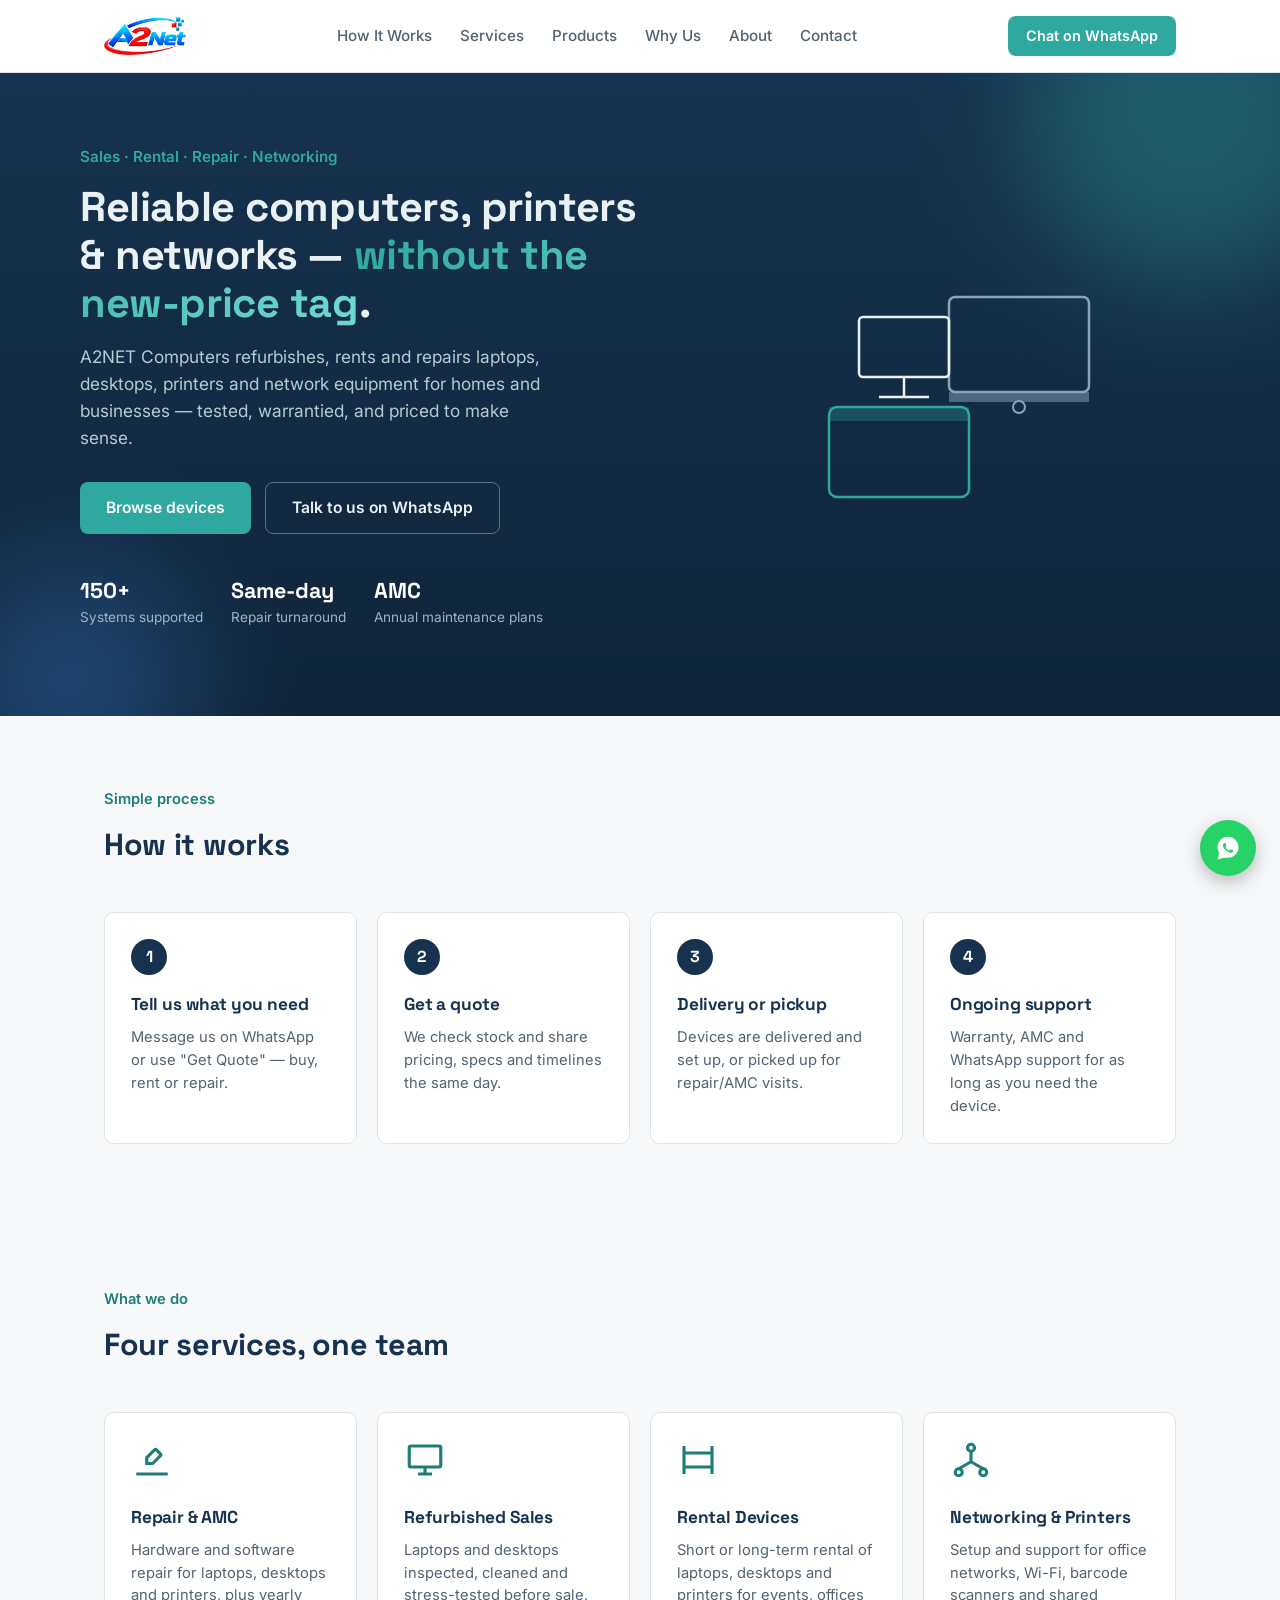
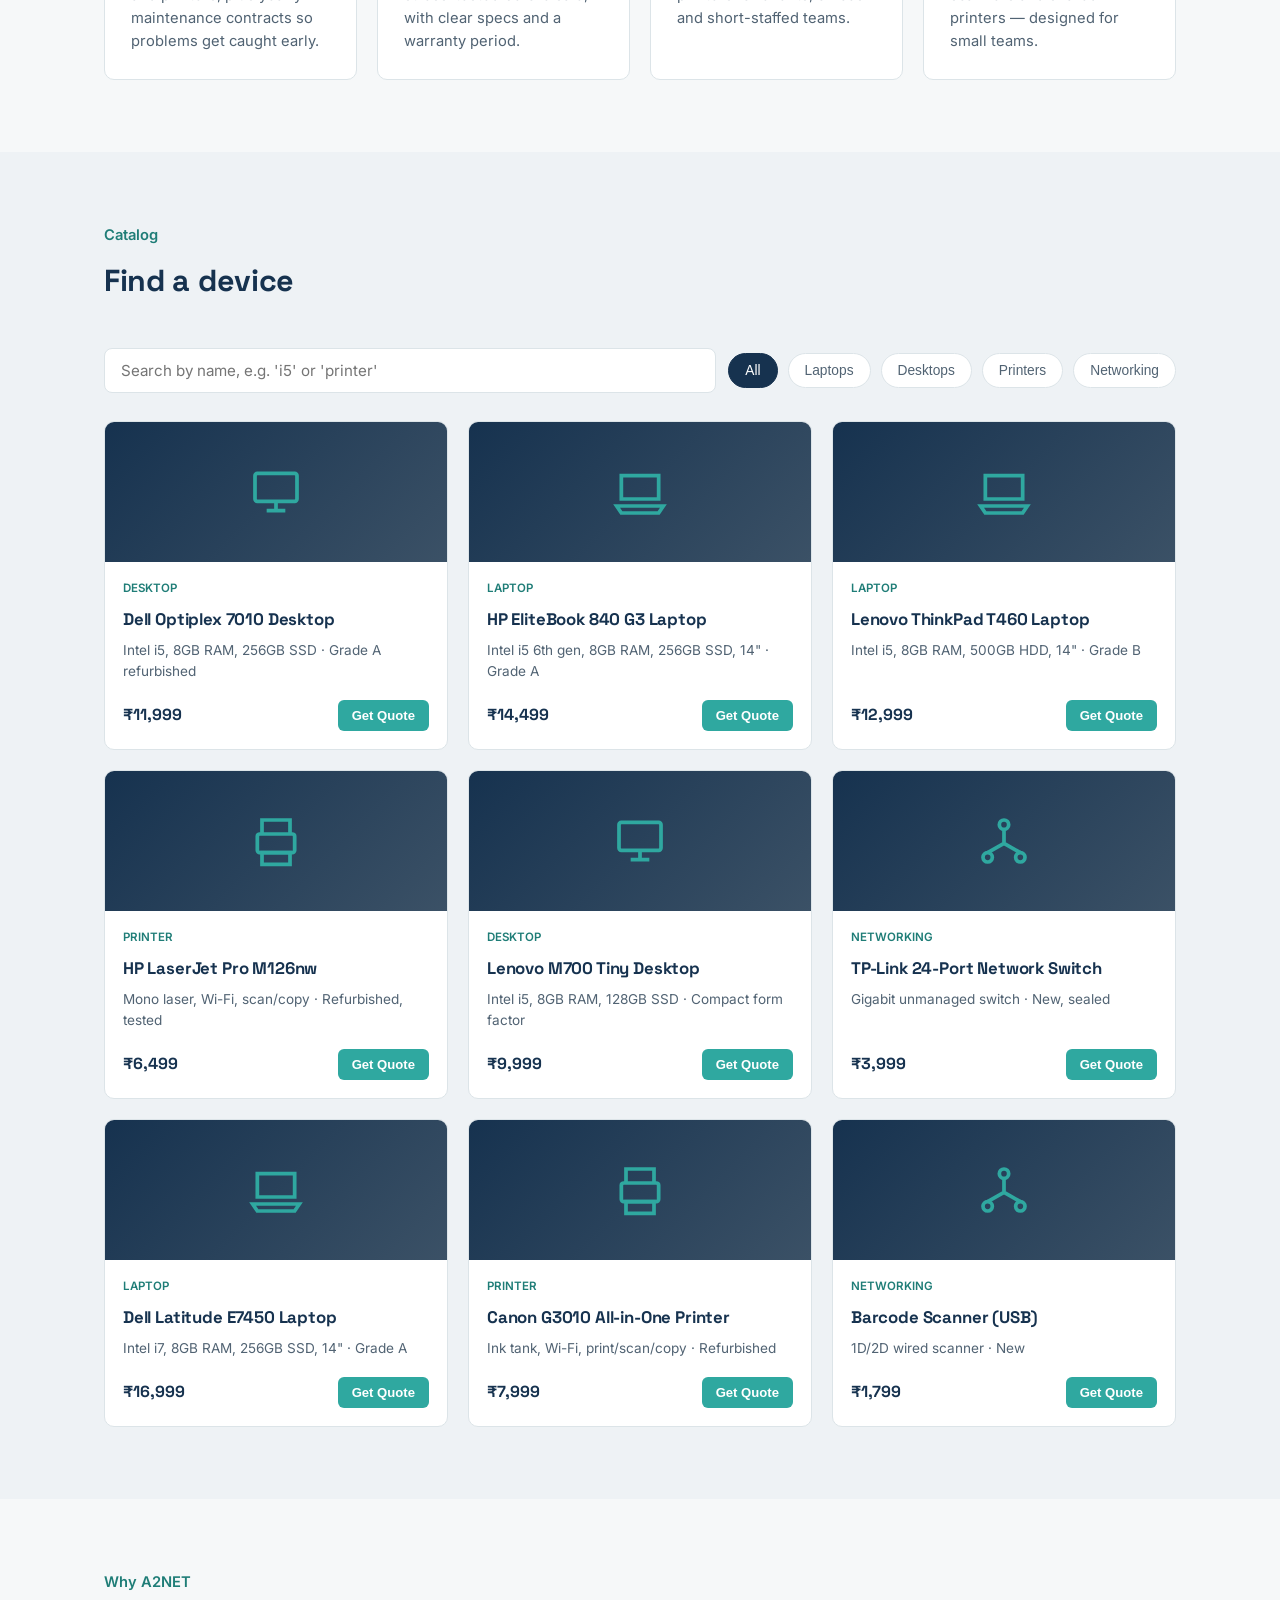
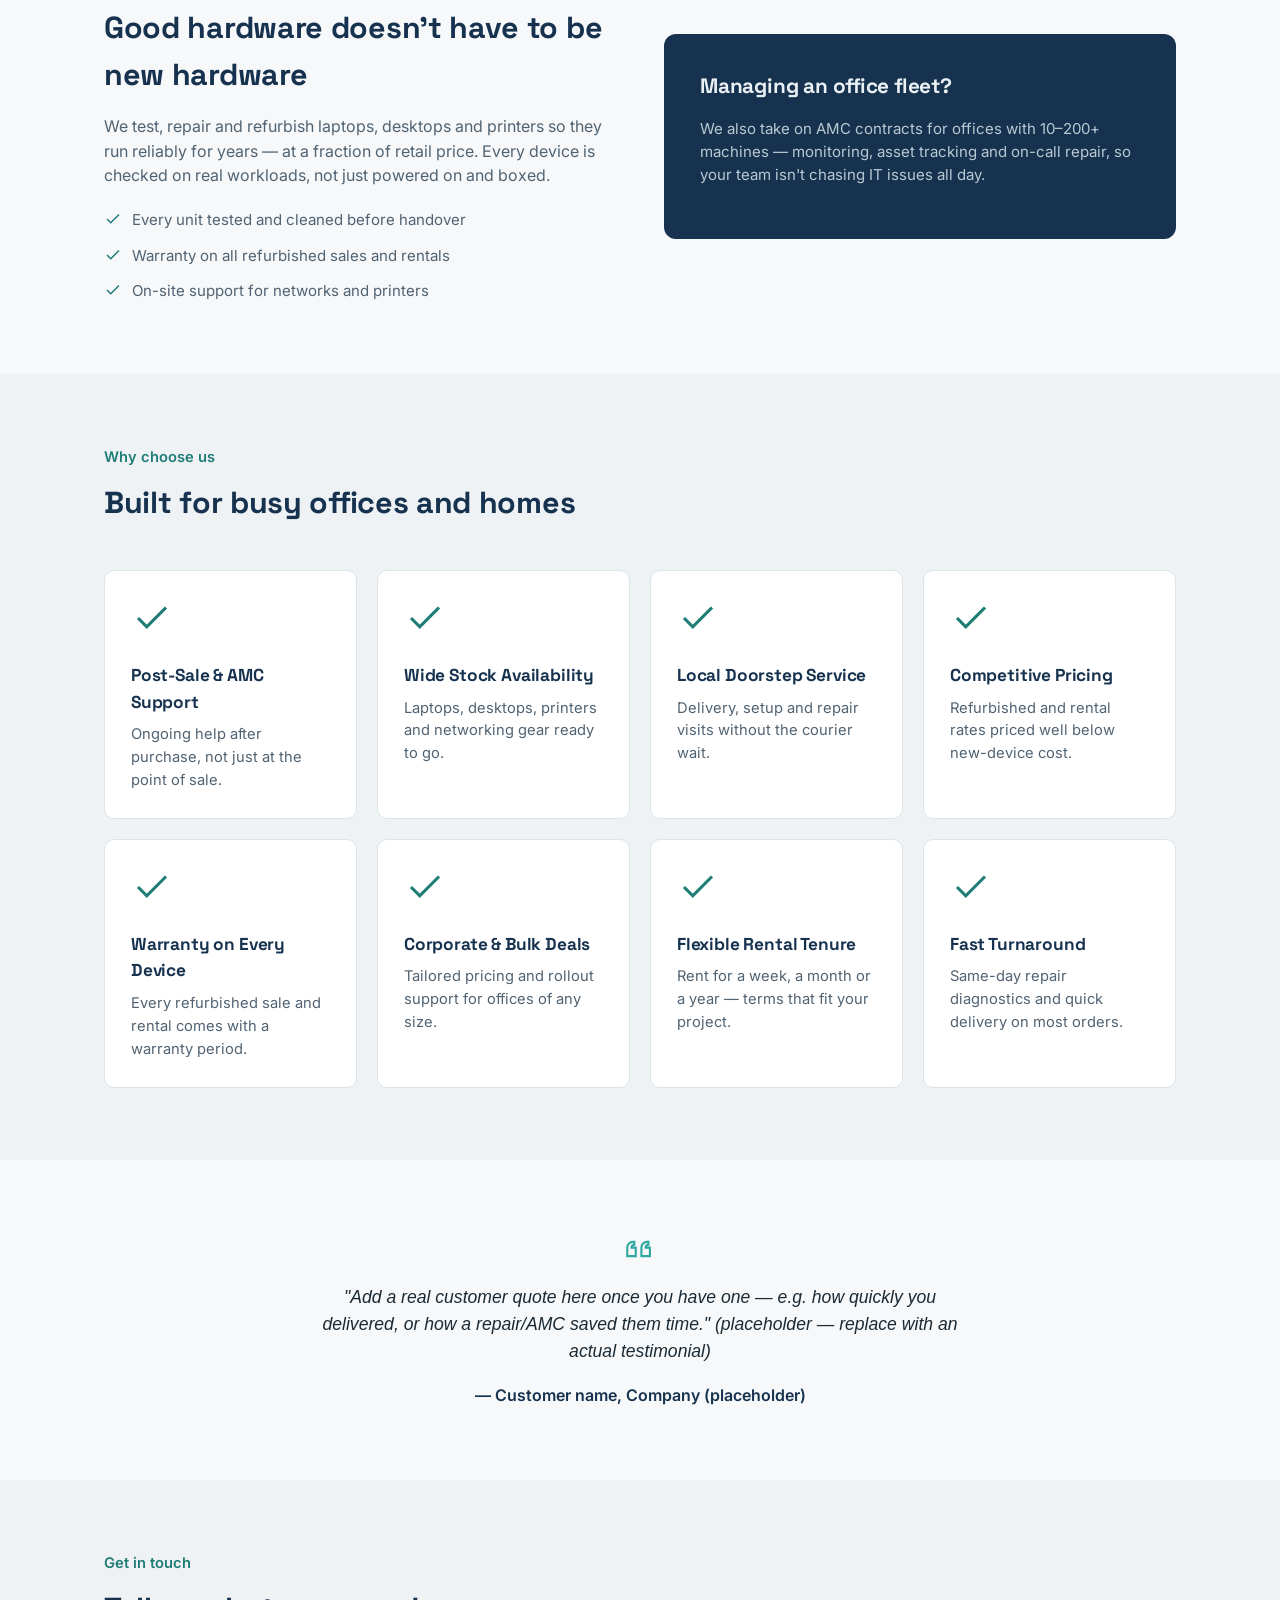
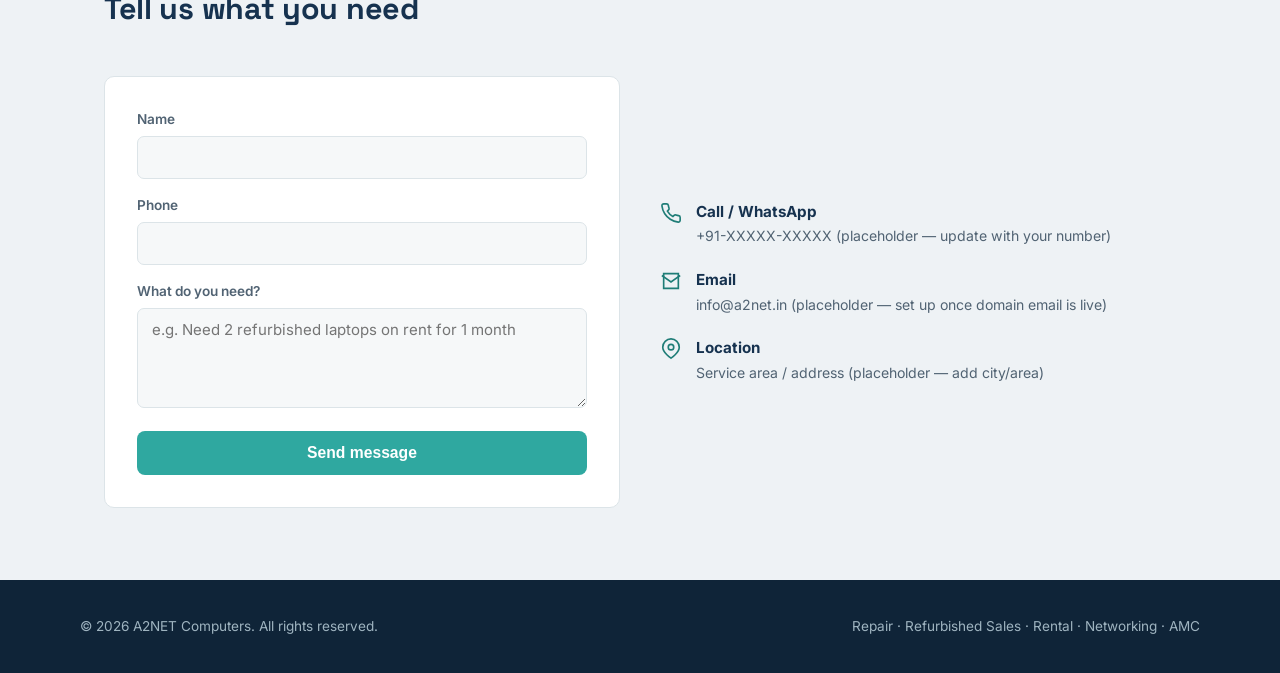
==== commit b3dac9f5: "Update index.html <a href="#" class="brand"><img src="images/logo.png" alt="A2NET Computers" style="" ====
--- a/index.html
+++ b/index.html
@@ -19,7 +19,7 @@
 
 <header>
   <nav>
-    <a href="#" class="brand"><img src="images/logo.png" alt="A2NET Computers" style="height:38px;width:auto;display:block;"></a>
+    <a href="#" class="logo"><img src="logo.png" alt="A2NET Computers" style="height:38px;width:auto;display:block;"></a>
     <div class="nav-links" id="navLinks">
       <a href="#how-it-works">How It Works</a>
       <a href="#services">Services</a>
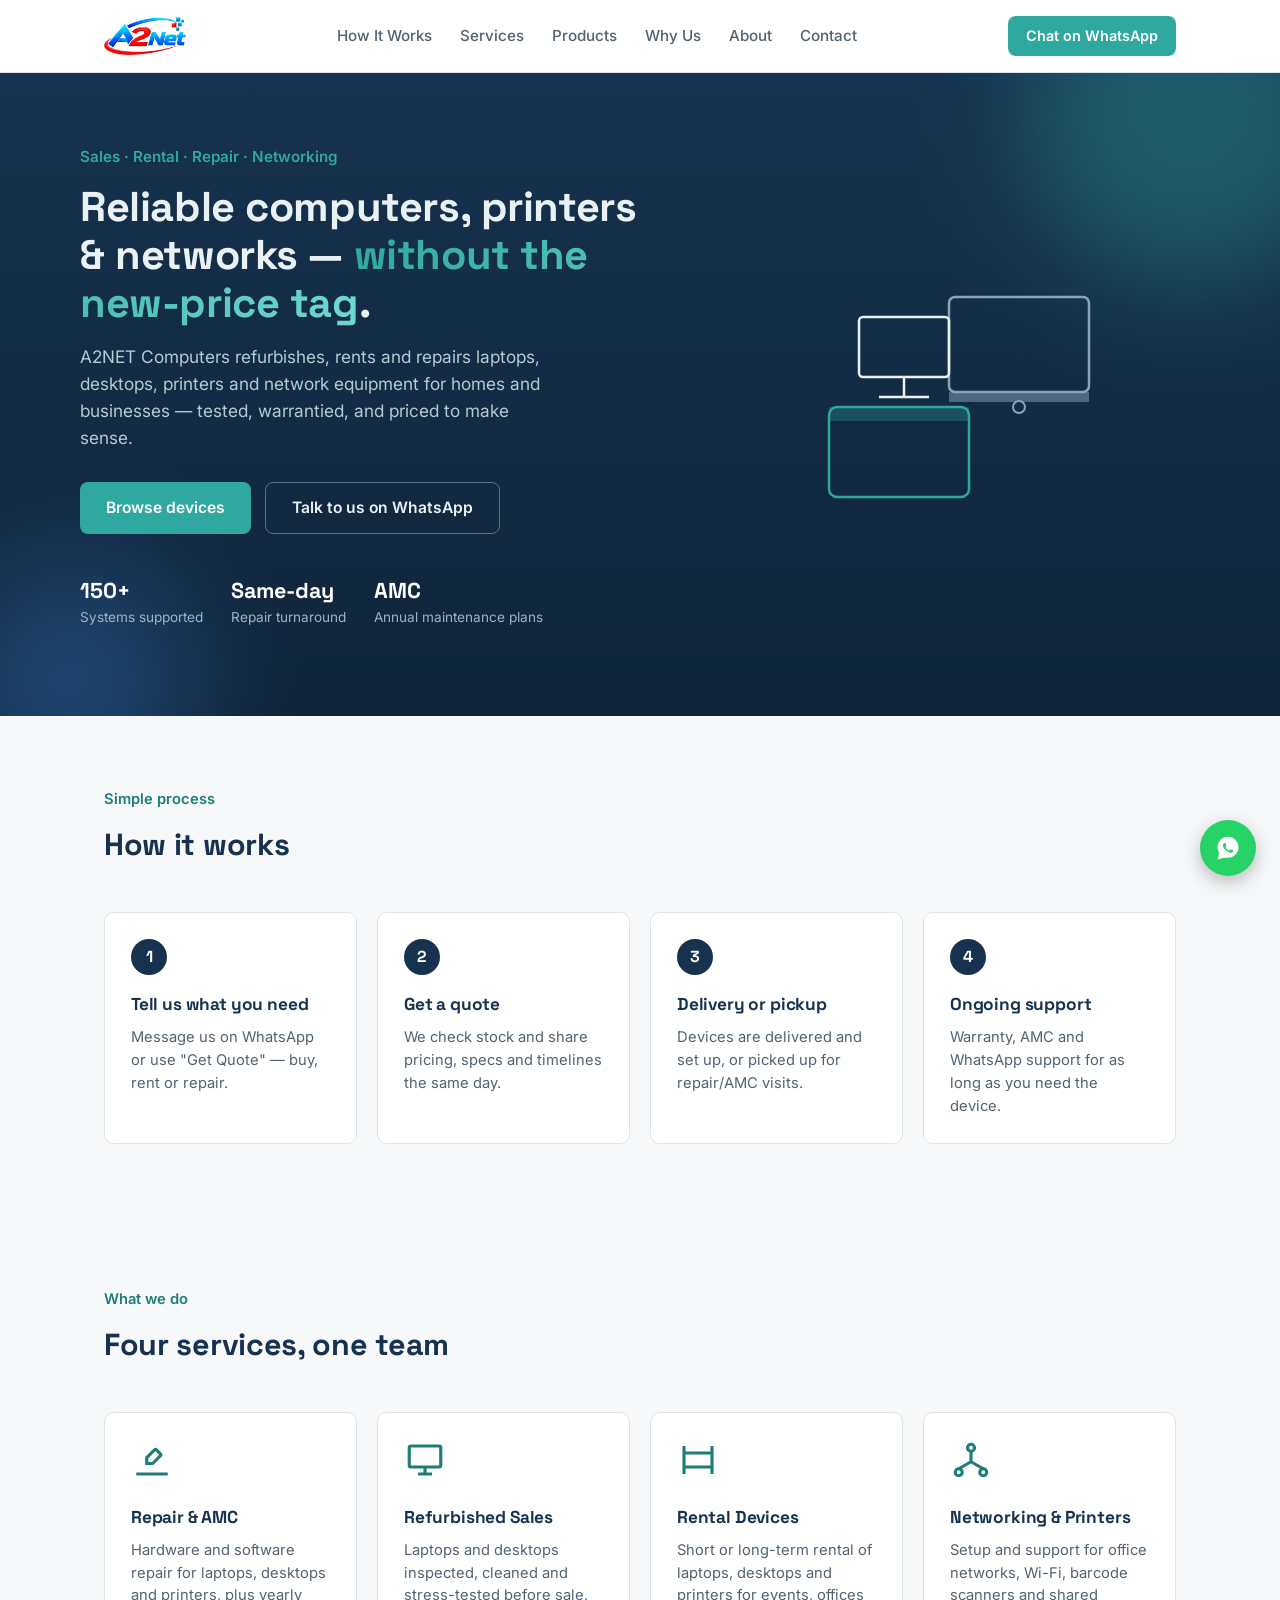
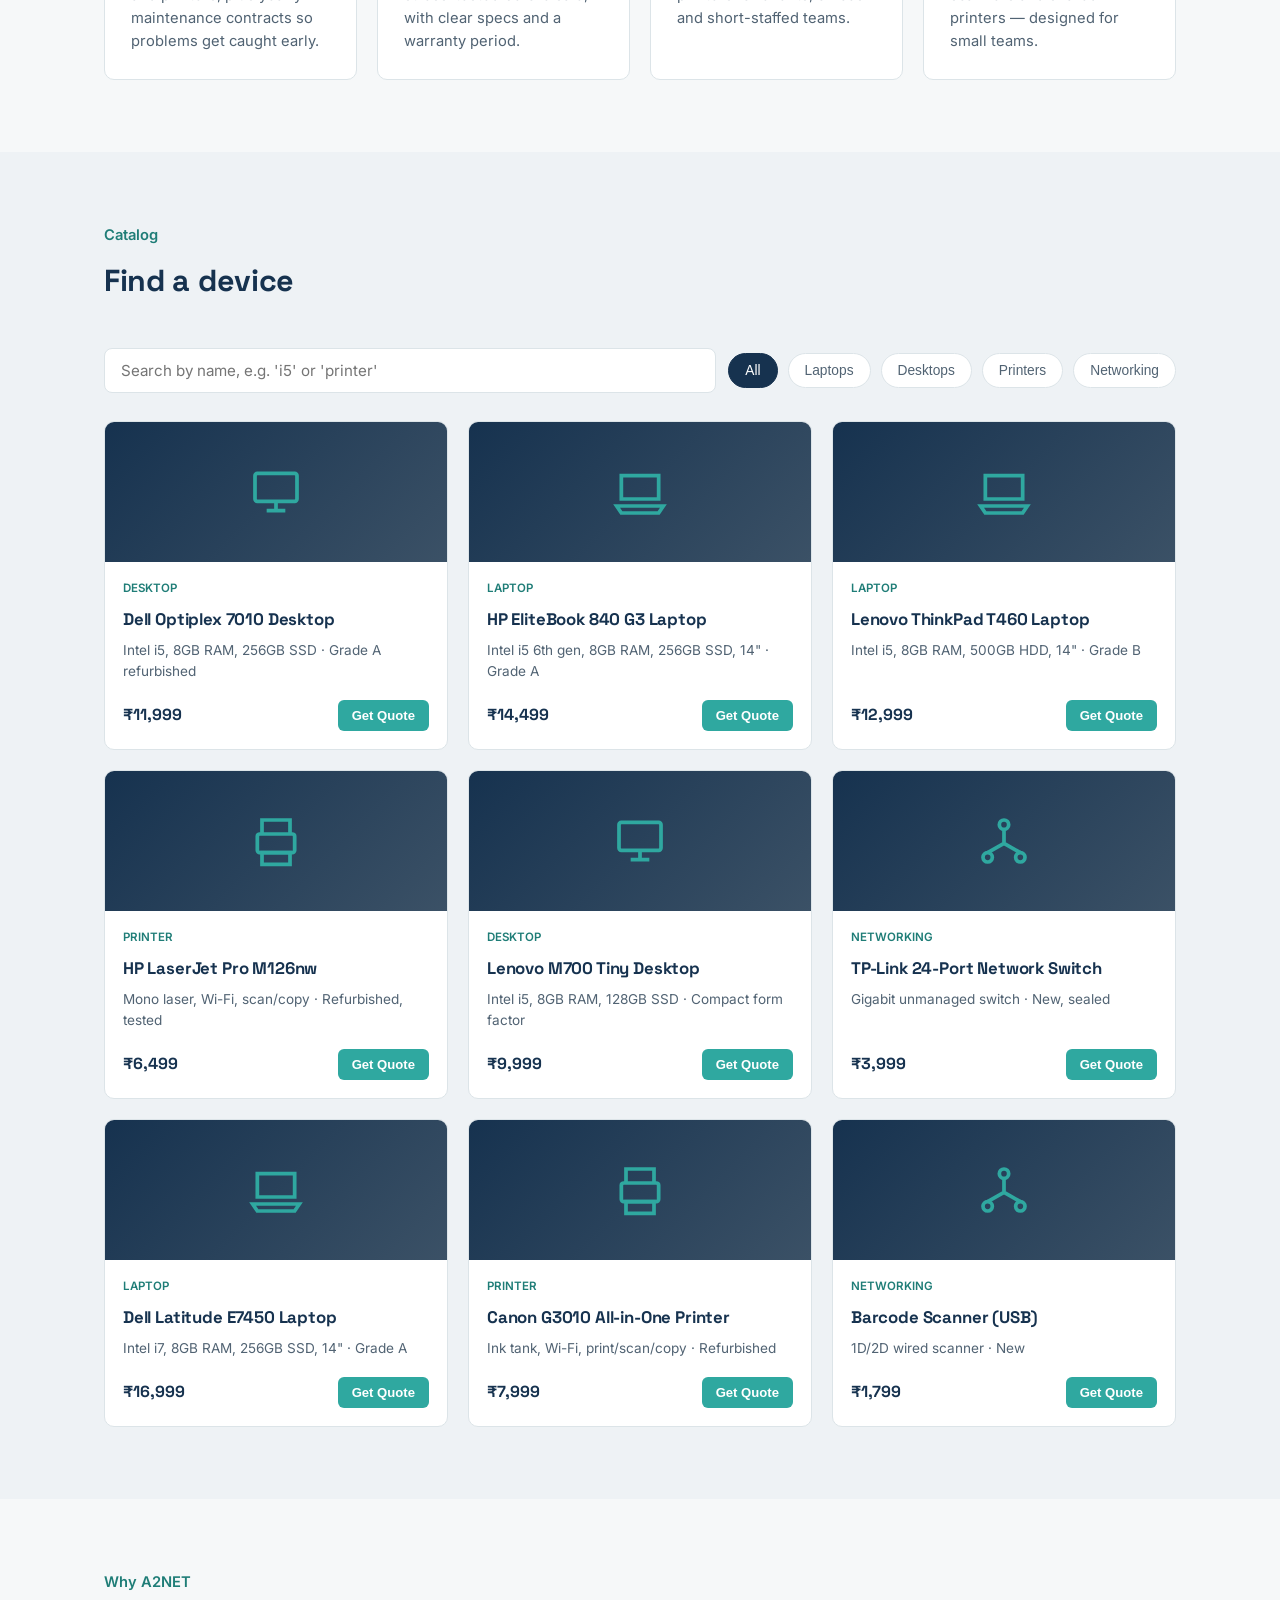
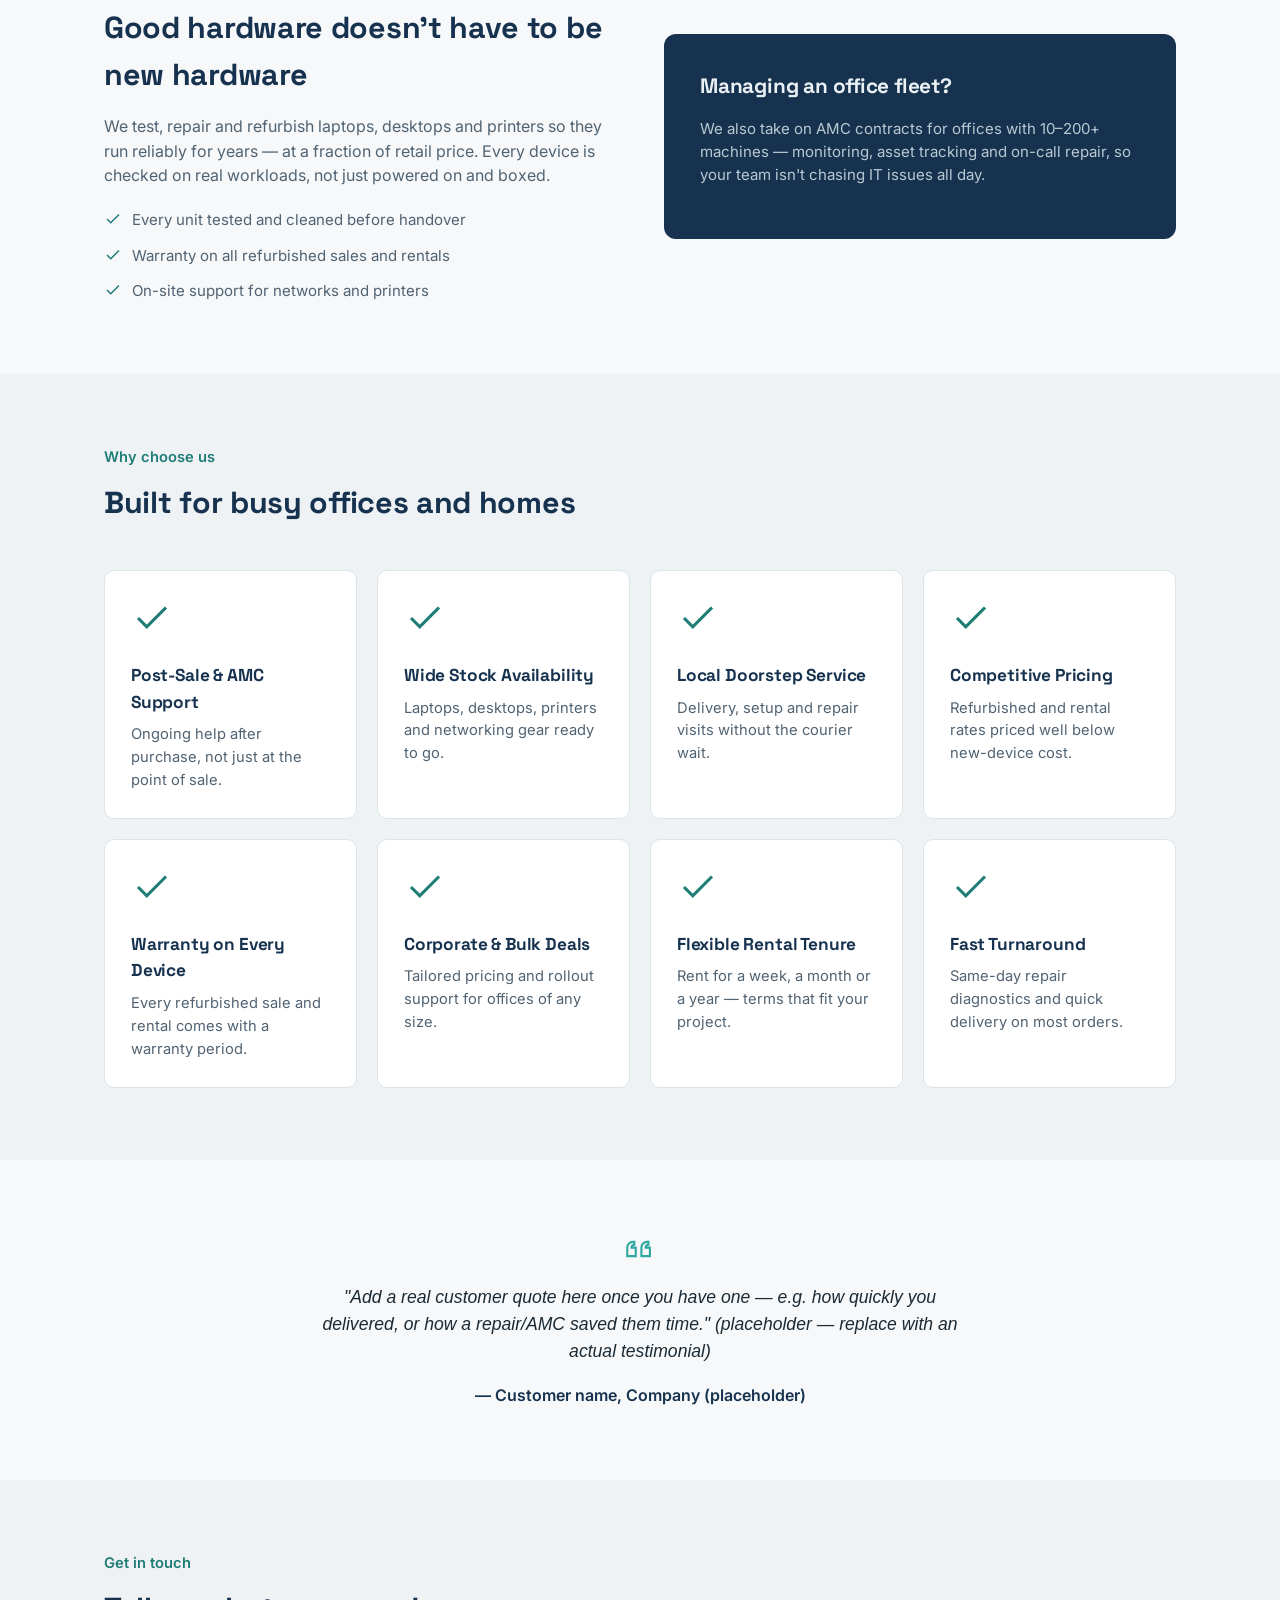
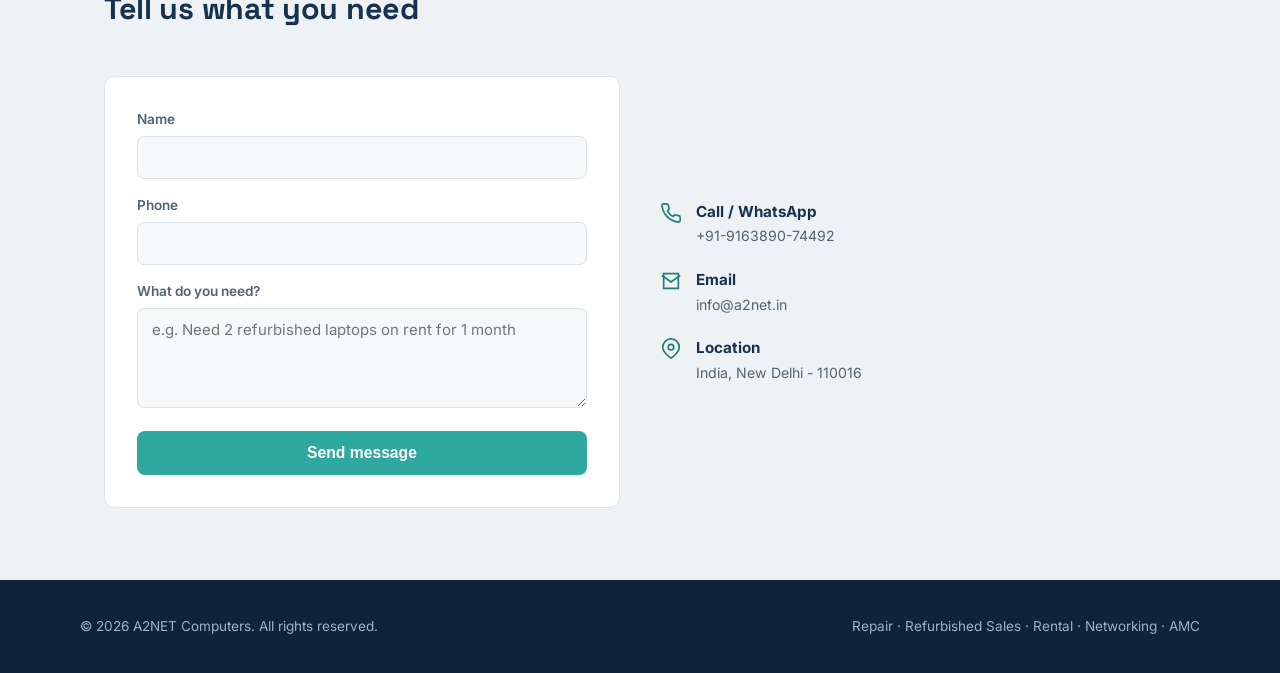
==== commit 79de51c2: "Update index.html updated whatsapp number  916389074492" ====
--- a/index.html
+++ b/index.html
@@ -20,6 +20,7 @@
 <header>
   <nav>
     <a href="#" class="logo"><img src="logo.png" alt="A2NET Computers" style="height:38px;width:auto;display:block;"></a>
+    
     <div class="nav-links" id="navLinks">
       <a href="#how-it-works">How It Works</a>
       <a href="#services">Services</a>
@@ -28,7 +29,7 @@
       <a href="#about">About</a>
       <a href="#contact">Contact</a>
     </div>
-    <a class="nav-cta" href="https://wa.me/919999999999" target="_blank" rel="noopener">Chat on WhatsApp</a>
+    <a class="nav-cta" href="https://wa.me/916389074492" target="_blank" rel="noopener">Chat on WhatsApp</a>
     <button class="menu-toggle" id="menuToggle" aria-label="Menu">☰</button>
   </nav>
 </header>
@@ -57,7 +58,7 @@
       </div>
       <div class="hero-actions">
         <a href="#products" class="btn-primary">Browse devices</a>
-        <a href="https://wa.me/919999999999" target="_blank" rel="noopener" class="btn-ghost">Talk to us on WhatsApp</a>
+        <a href="https://wa.me/916389074492" target="_blank" rel="noopener" class="btn-ghost">Talk to us on WhatsApp</a>
       </div>
       <div class="hero-stats">
         <div><strong><span class="counter" data-target="150">0</span>+</strong>Systems supported</div>
@@ -270,15 +271,15 @@
       <div class="contact-info">
         <div class="info-row">
           <svg viewBox="0 0 24 24" fill="none" stroke="currentColor" stroke-width="1.8"><path d="M22 16.92v3a2 2 0 0 1-2.18 2 19.79 19.79 0 0 1-8.63-3.07 19.5 19.5 0 0 1-6-6 19.79 19.79 0 0 1-3.07-8.67A2 2 0 0 1 4.11 2h3a2 2 0 0 1 2 1.72c.127.96.361 1.903.7 2.81a2 2 0 0 1-.45 2.11L8.09 9.91a16 16 0 0 0 6 6l1.27-1.27a2 2 0 0 1 2.11-.45c.907.339 1.85.573 2.81.7A2 2 0 0 1 22 16.92z"/></svg>
-          <div><strong>Call / WhatsApp</strong><span>+91-XXXXX-XXXXX (placeholder — update with your number)</span></div>
+          <div><strong>Call / WhatsApp</strong><span>+91-9163890-74492 </span></div>
         </div>
         <div class="info-row">
           <svg viewBox="0 0 24 24" fill="none" stroke="currentColor" stroke-width="1.8"><path d="M4 4h16v16H4z"/><path d="M22 6l-10 7L2 6"/></svg>
-          <div><strong>Email</strong><span>info@a2net.in (placeholder — set up once domain email is live)</span></div>
+          <div><strong>Email</strong><span>info@a2net.in </span></div>
         </div>
         <div class="info-row">
           <svg viewBox="0 0 24 24" fill="none" stroke="currentColor" stroke-width="1.8"><path d="M21 10c0 6-9 12-9 12s-9-6-9-12a9 9 0 0 1 18 0z"/><circle cx="12" cy="10" r="3"/></svg>
-          <div><strong>Location</strong><span>Service area / address (placeholder — add city/area)</span></div>
+          <div><strong>Location</strong><span>India, New Delhi - 110016</span></div>
         </div>
       </div>
     </div>
@@ -292,7 +293,7 @@
   </div>
 </footer>
 
-<a class="wa-float" href="https://wa.me/919999999999" target="_blank" rel="noopener" aria-label="Chat on WhatsApp">
+<a class="wa-float" href="https://wa.me/916389074492" target="_blank" rel="noopener" aria-label="Chat on WhatsApp">
   <svg viewBox="0 0 32 32" xmlns="http://www.w3.org/2000/svg"><path d="M16.001 3C9.373 3 4 8.373 4 15c0 2.408.71 4.65 1.93 6.53L4 29l7.66-1.9A11.94 11.94 0 0 0 16 27c6.628 0 12-5.373 12-12S22.629 3 16.001 3zm5.89 17.02c-.25.7-1.45 1.33-2 1.42-.51.08-1.14.11-1.84-.12-.42-.14-.97-.32-1.67-.63-2.94-1.27-4.86-4.24-5.01-4.44-.15-.2-1.2-1.6-1.2-3.05 0-1.45.76-2.16 1.03-2.46.27-.3.6-.37.8-.37.2 0 .4 0 .57.01.18.01.43-.07.67.51.25.6.85 2.08.92 2.23.07.15.12.33.02.53-.1.2-.15.32-.3.5-.15.18-.31.4-.44.54-.15.15-.3.31-.13.6.17.3.76 1.25 1.63 2.02 1.12.99 2.06 1.3 2.36 1.45.3.15.47.12.65-.07.17-.2.73-.85.93-1.14.2-.3.4-.24.66-.14.27.1 1.7.8 1.99.95.3.14.49.22.56.34.08.13.08.72-.17 1.41z"/></svg>
 </a>
 
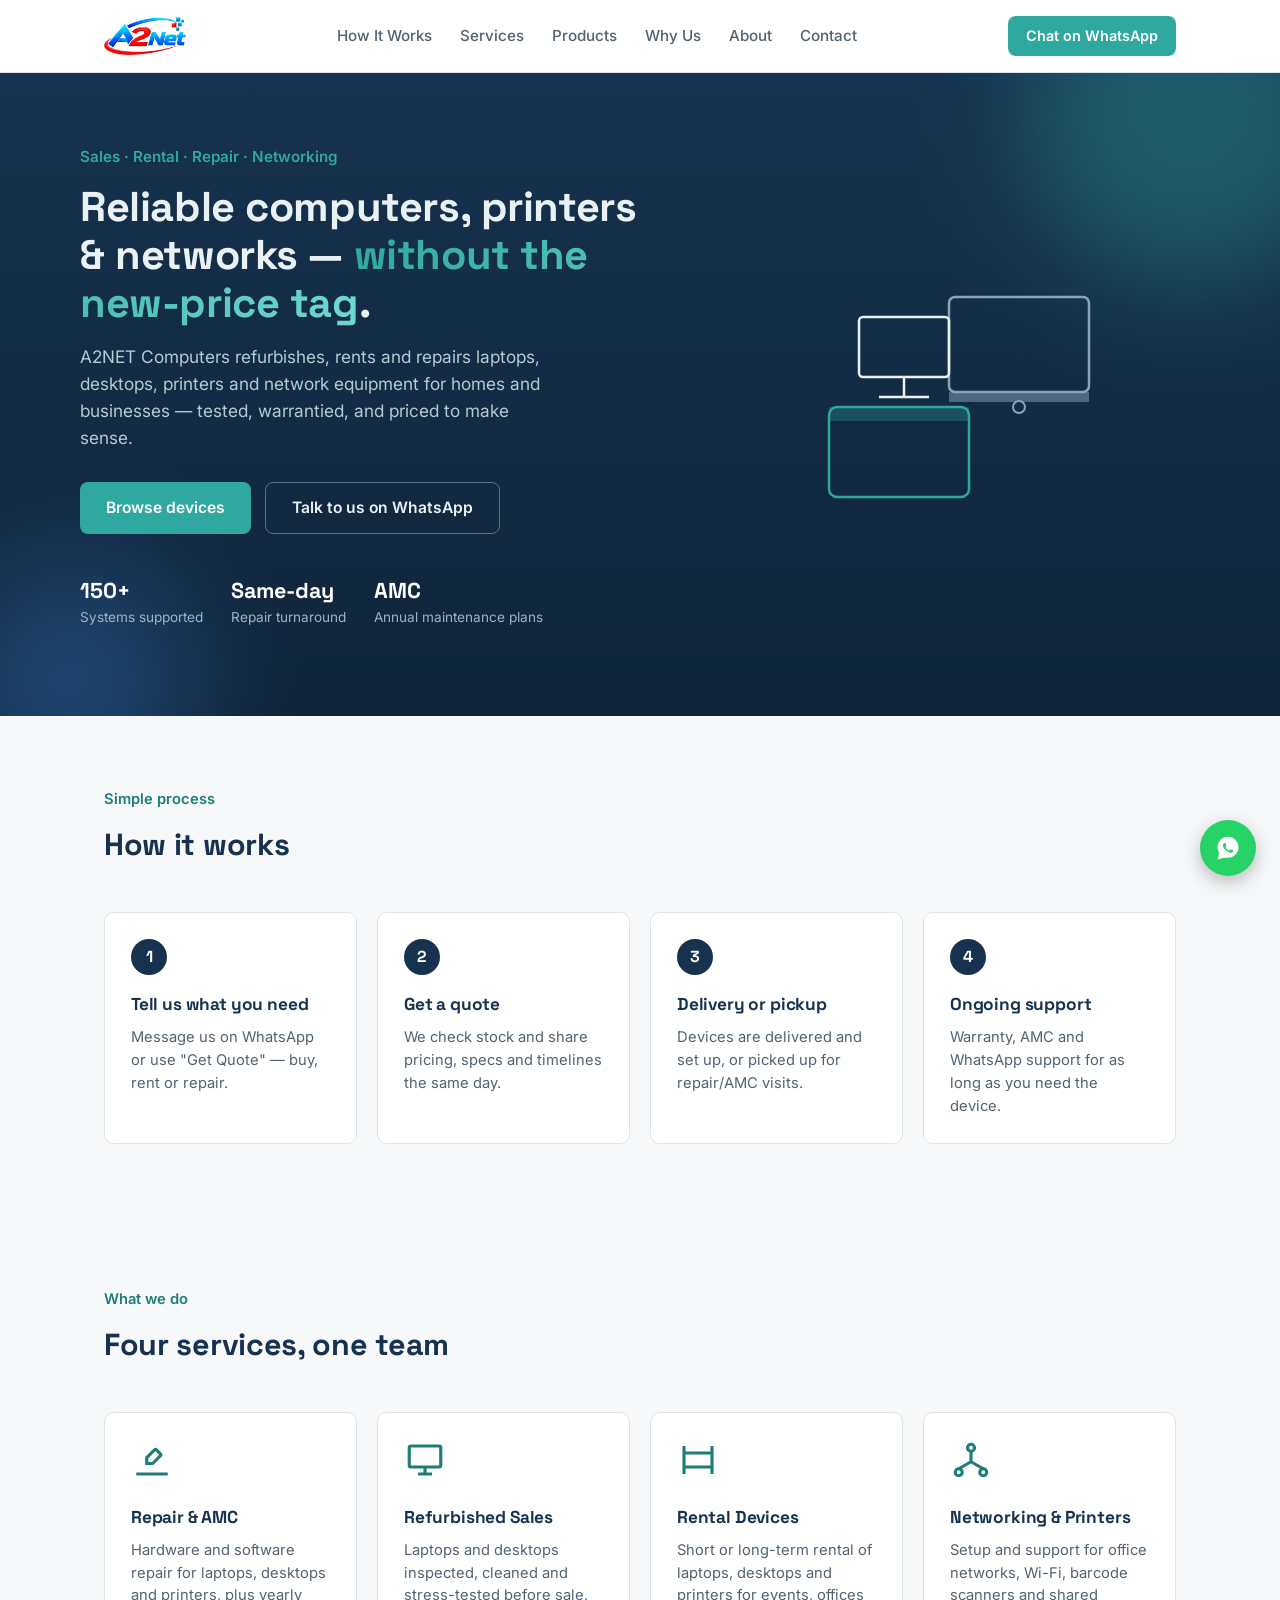
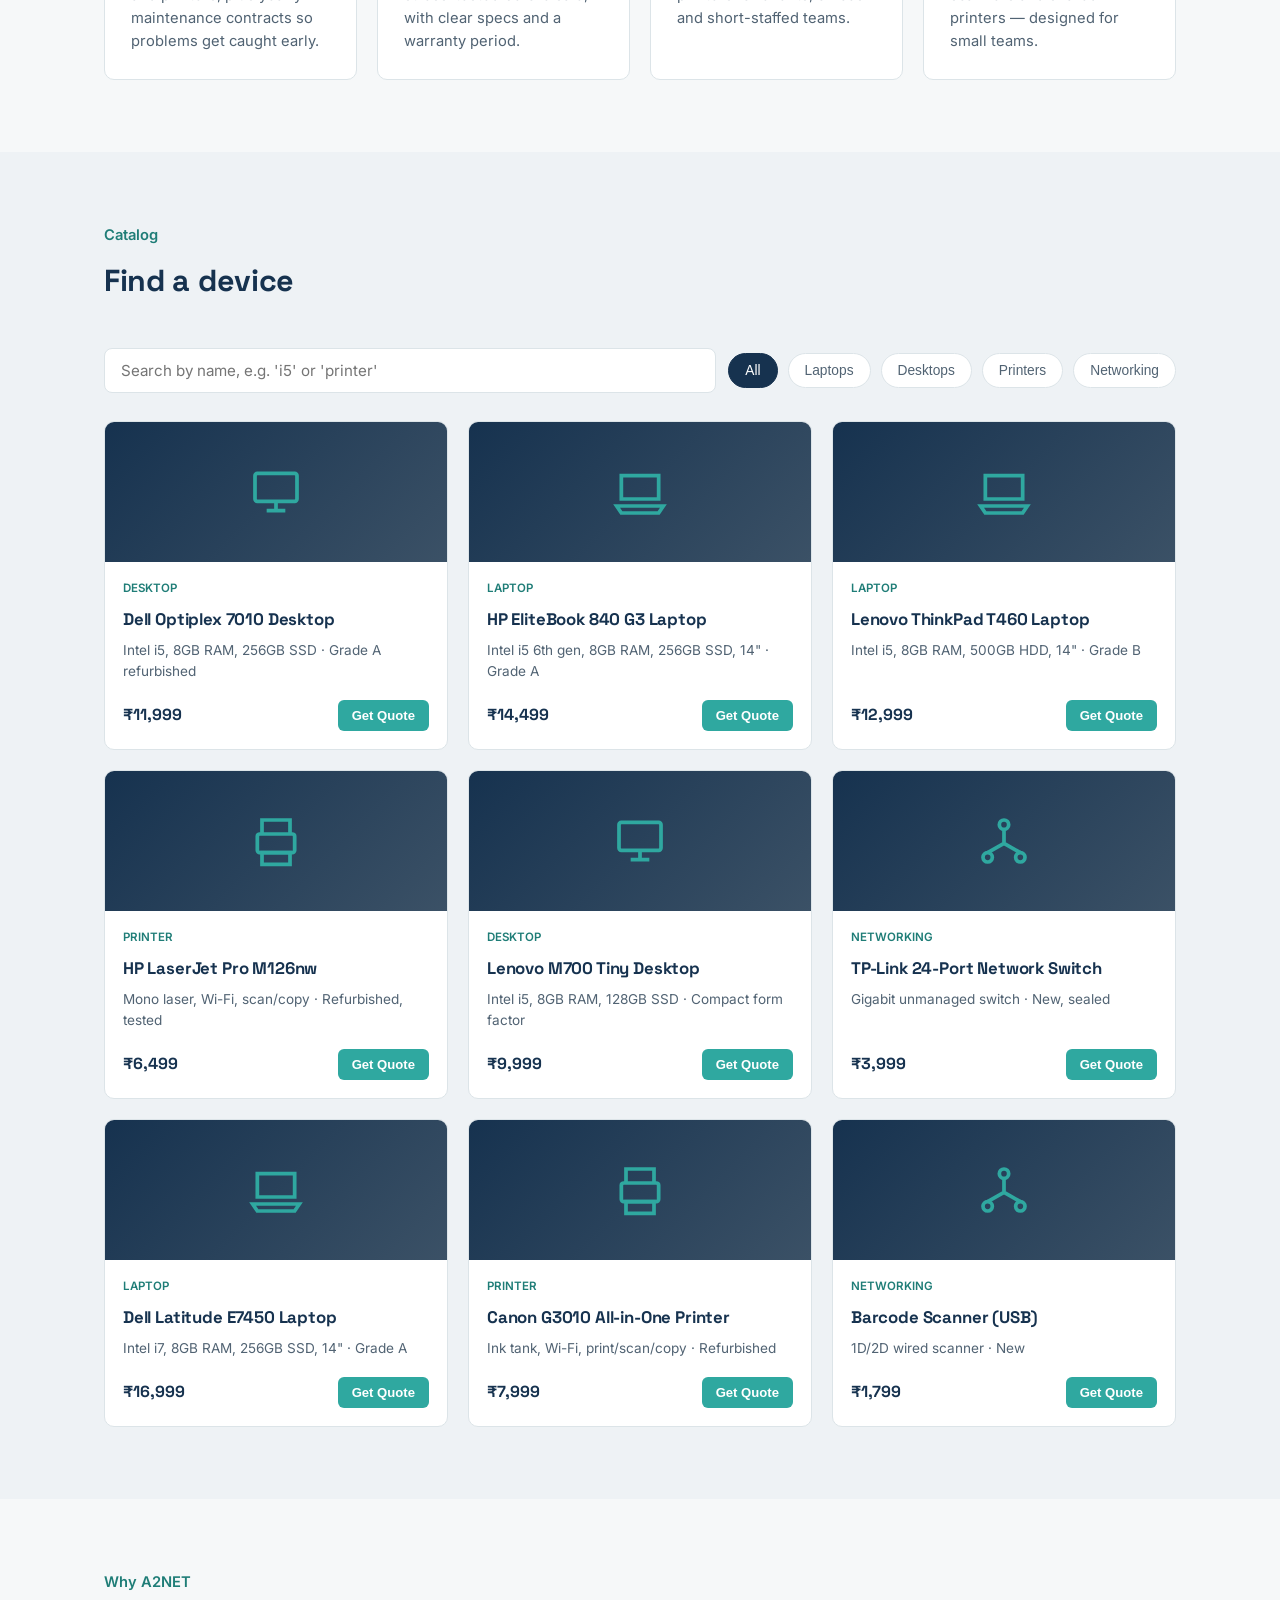
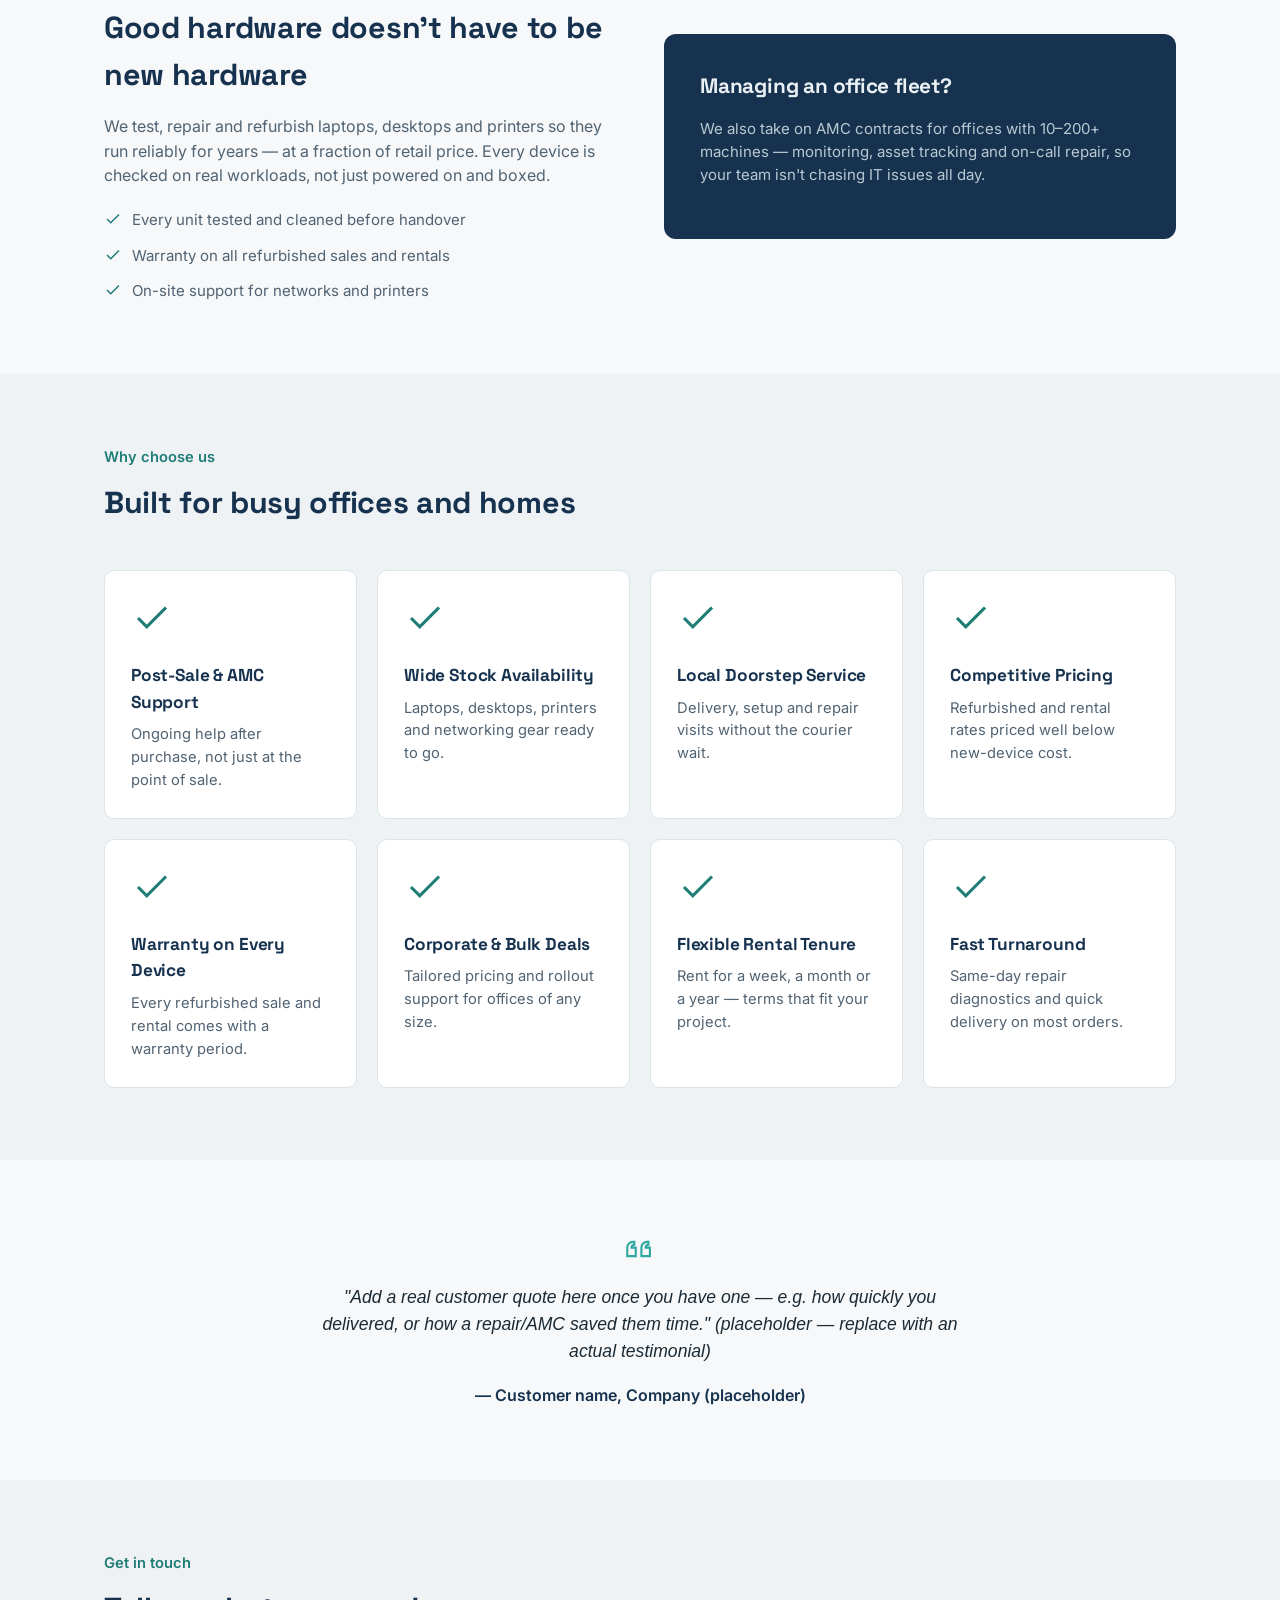
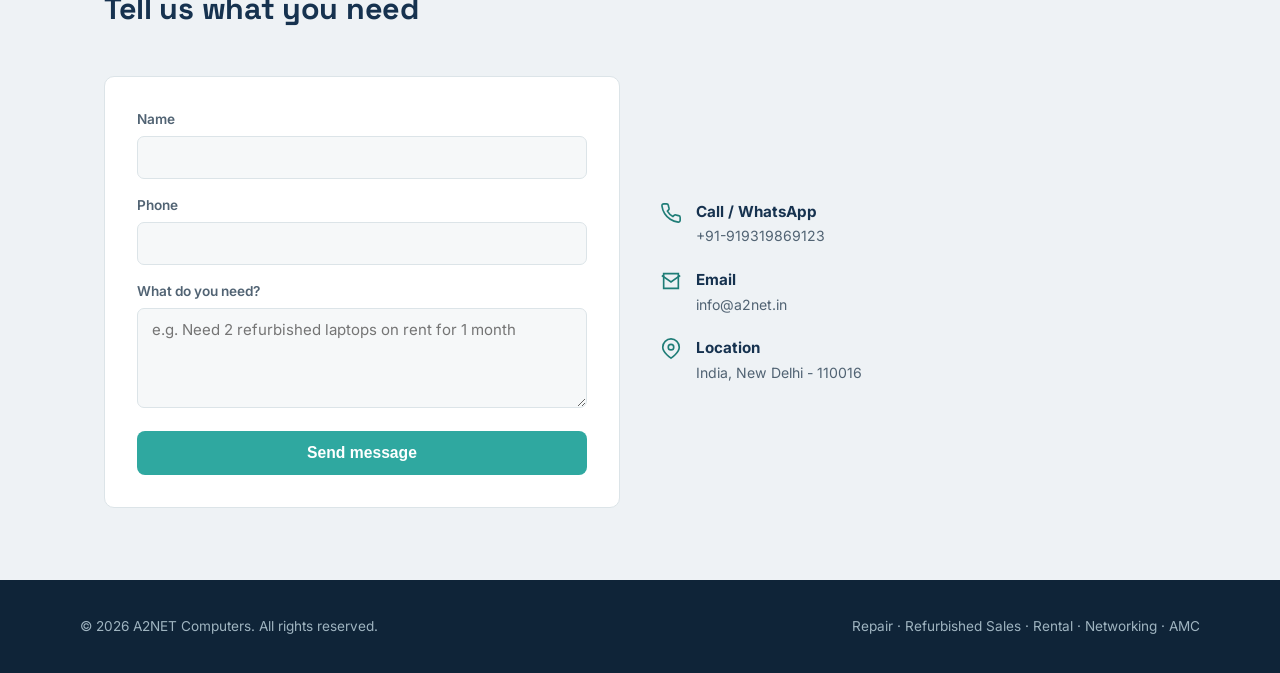
==== commit e5d0d65d: "Update index.html number update" ====
--- a/index.html
+++ b/index.html
@@ -29,7 +29,7 @@
       <a href="#about">About</a>
       <a href="#contact">Contact</a>
     </div>
-    <a class="nav-cta" href="https://wa.me/916389074492" target="_blank" rel="noopener">Chat on WhatsApp</a>
+    <a class="nav-cta" href="https://wa.me/919319869123" target="_blank" rel="noopener">Chat on WhatsApp</a>
     <button class="menu-toggle" id="menuToggle" aria-label="Menu">☰</button>
   </nav>
 </header>
@@ -58,7 +58,7 @@
       </div>
       <div class="hero-actions">
         <a href="#products" class="btn-primary">Browse devices</a>
-        <a href="https://wa.me/916389074492" target="_blank" rel="noopener" class="btn-ghost">Talk to us on WhatsApp</a>
+        <a href="https://wa.me/919319869123" target="_blank" rel="noopener" class="btn-ghost">Talk to us on WhatsApp</a>
       </div>
       <div class="hero-stats">
         <div><strong><span class="counter" data-target="150">0</span>+</strong>Systems supported</div>
@@ -271,7 +271,7 @@
       <div class="contact-info">
         <div class="info-row">
           <svg viewBox="0 0 24 24" fill="none" stroke="currentColor" stroke-width="1.8"><path d="M22 16.92v3a2 2 0 0 1-2.18 2 19.79 19.79 0 0 1-8.63-3.07 19.5 19.5 0 0 1-6-6 19.79 19.79 0 0 1-3.07-8.67A2 2 0 0 1 4.11 2h3a2 2 0 0 1 2 1.72c.127.96.361 1.903.7 2.81a2 2 0 0 1-.45 2.11L8.09 9.91a16 16 0 0 0 6 6l1.27-1.27a2 2 0 0 1 2.11-.45c.907.339 1.85.573 2.81.7A2 2 0 0 1 22 16.92z"/></svg>
-          <div><strong>Call / WhatsApp</strong><span>+91-9163890-74492 </span></div>
+          <div><strong>Call / WhatsApp</strong><span>+91-919319869123 </span></div>
         </div>
         <div class="info-row">
           <svg viewBox="0 0 24 24" fill="none" stroke="currentColor" stroke-width="1.8"><path d="M4 4h16v16H4z"/><path d="M22 6l-10 7L2 6"/></svg>
@@ -293,7 +293,7 @@
   </div>
 </footer>
 
-<a class="wa-float" href="https://wa.me/916389074492" target="_blank" rel="noopener" aria-label="Chat on WhatsApp">
+<a class="wa-float" href="https://wa.me/919319869123" target="_blank" rel="noopener" aria-label="Chat on WhatsApp">
   <svg viewBox="0 0 32 32" xmlns="http://www.w3.org/2000/svg"><path d="M16.001 3C9.373 3 4 8.373 4 15c0 2.408.71 4.65 1.93 6.53L4 29l7.66-1.9A11.94 11.94 0 0 0 16 27c6.628 0 12-5.373 12-12S22.629 3 16.001 3zm5.89 17.02c-.25.7-1.45 1.33-2 1.42-.51.08-1.14.11-1.84-.12-.42-.14-.97-.32-1.67-.63-2.94-1.27-4.86-4.24-5.01-4.44-.15-.2-1.2-1.6-1.2-3.05 0-1.45.76-2.16 1.03-2.46.27-.3.6-.37.8-.37.2 0 .4 0 .57.01.18.01.43-.07.67.51.25.6.85 2.08.92 2.23.07.15.12.33.02.53-.1.2-.15.32-.3.5-.15.18-.31.4-.44.54-.15.15-.3.31-.13.6.17.3.76 1.25 1.63 2.02 1.12.99 2.06 1.3 2.36 1.45.3.15.47.12.65-.07.17-.2.73-.85.93-1.14.2-.3.4-.24.66-.14.27.1 1.7.8 1.99.95.3.14.49.22.56.34.08.13.08.72-.17 1.41z"/></svg>
 </a>
 
